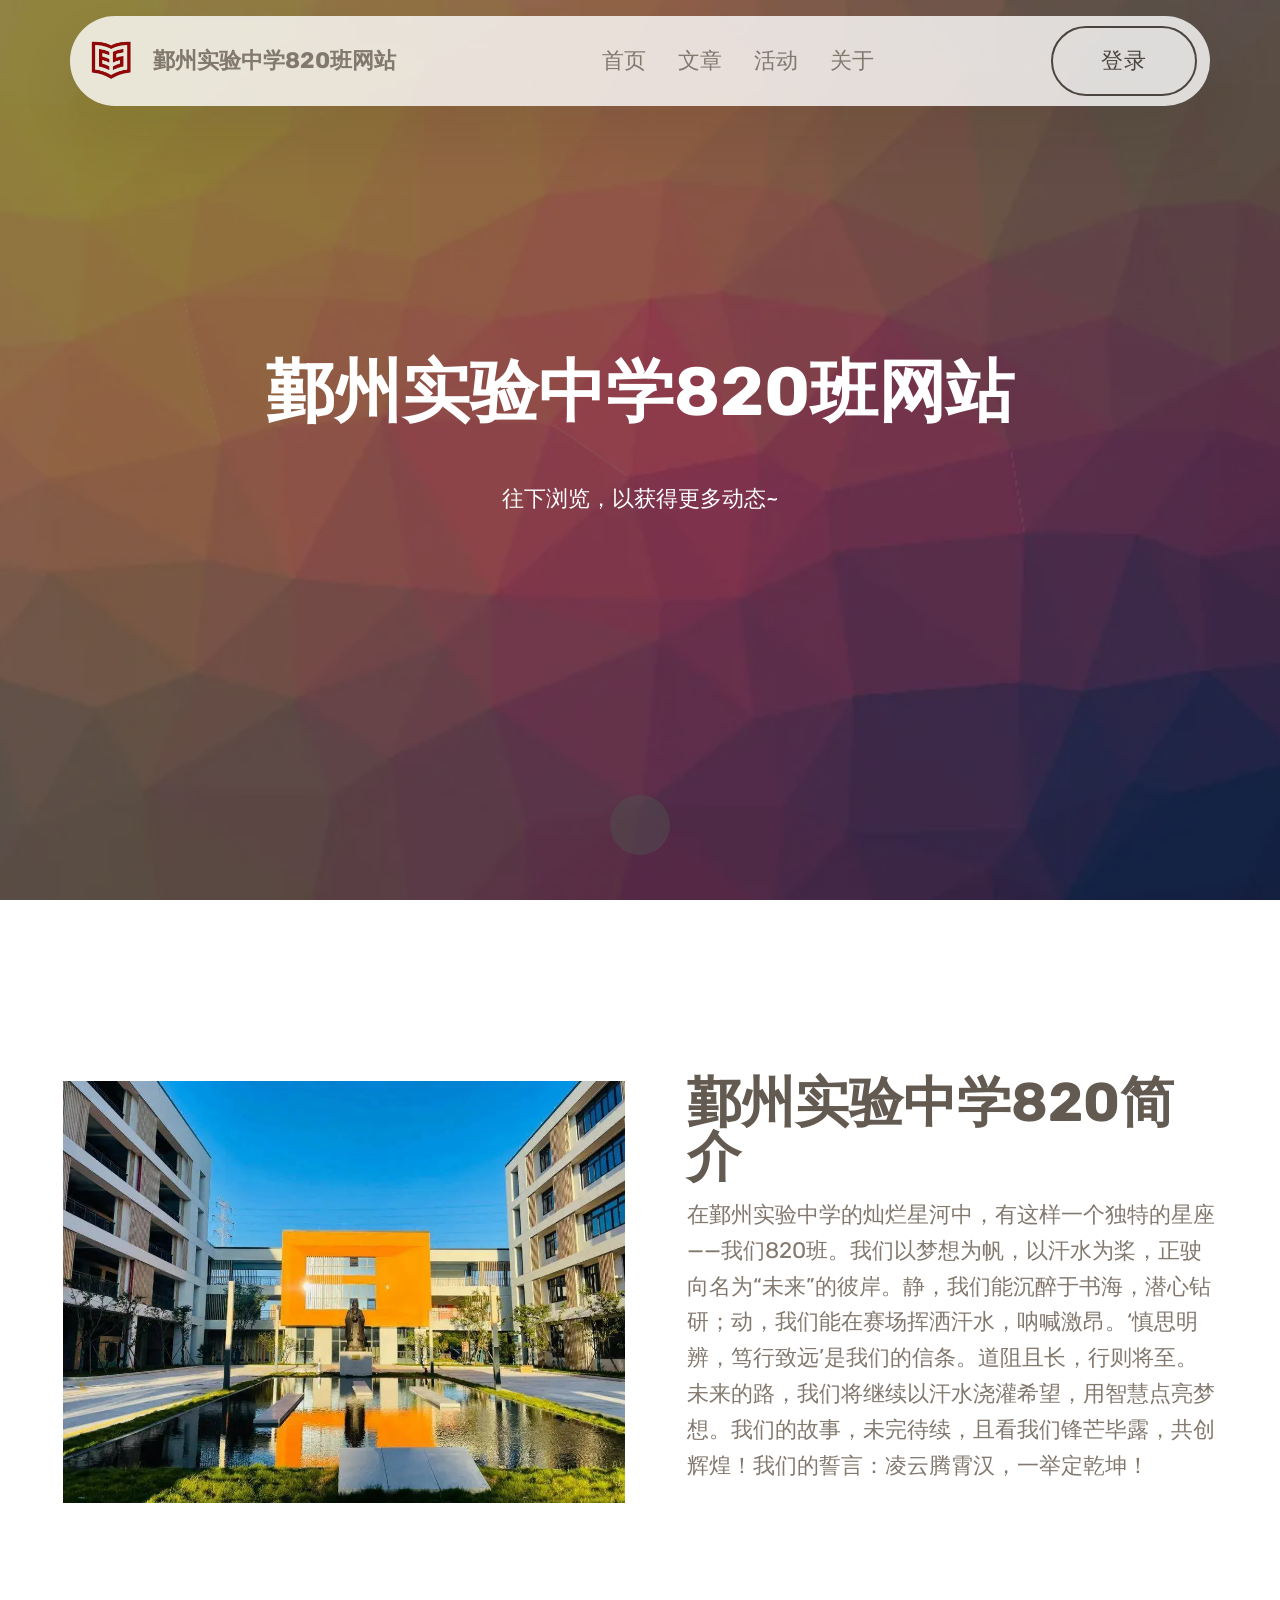
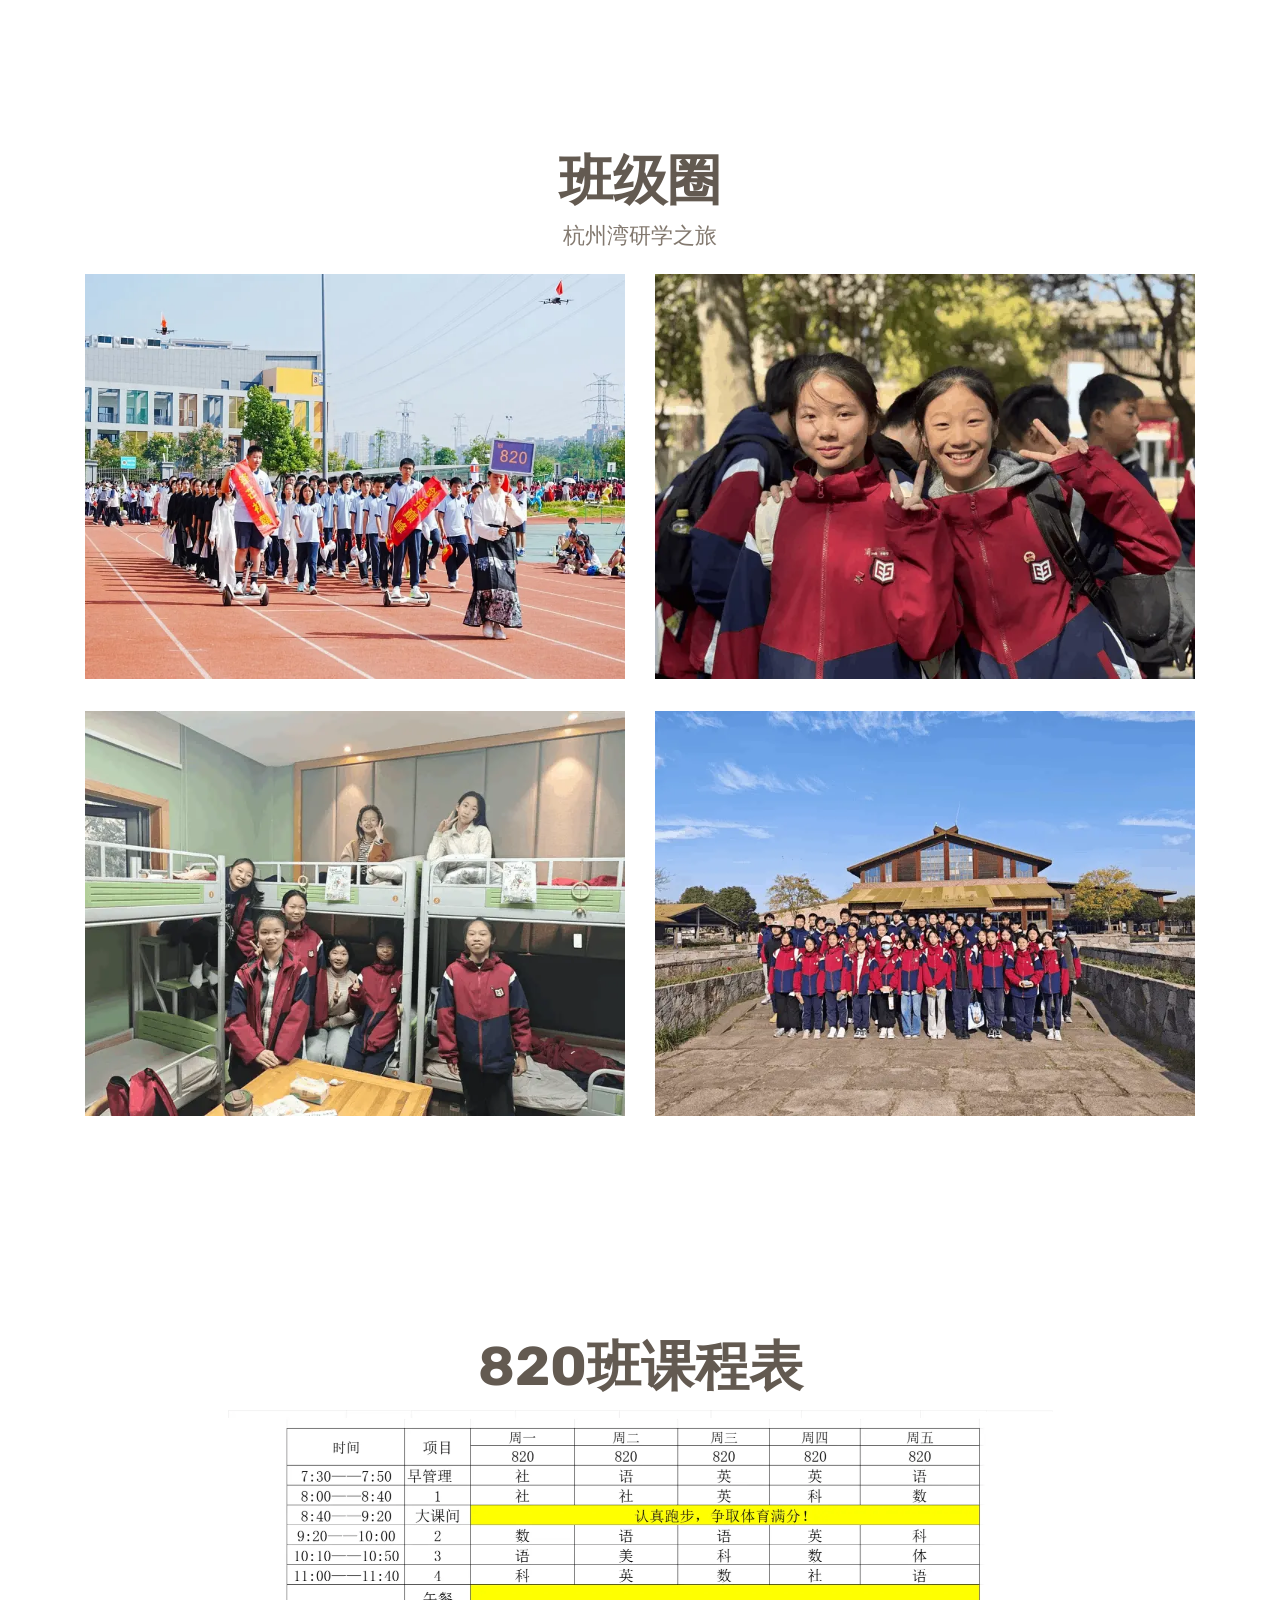
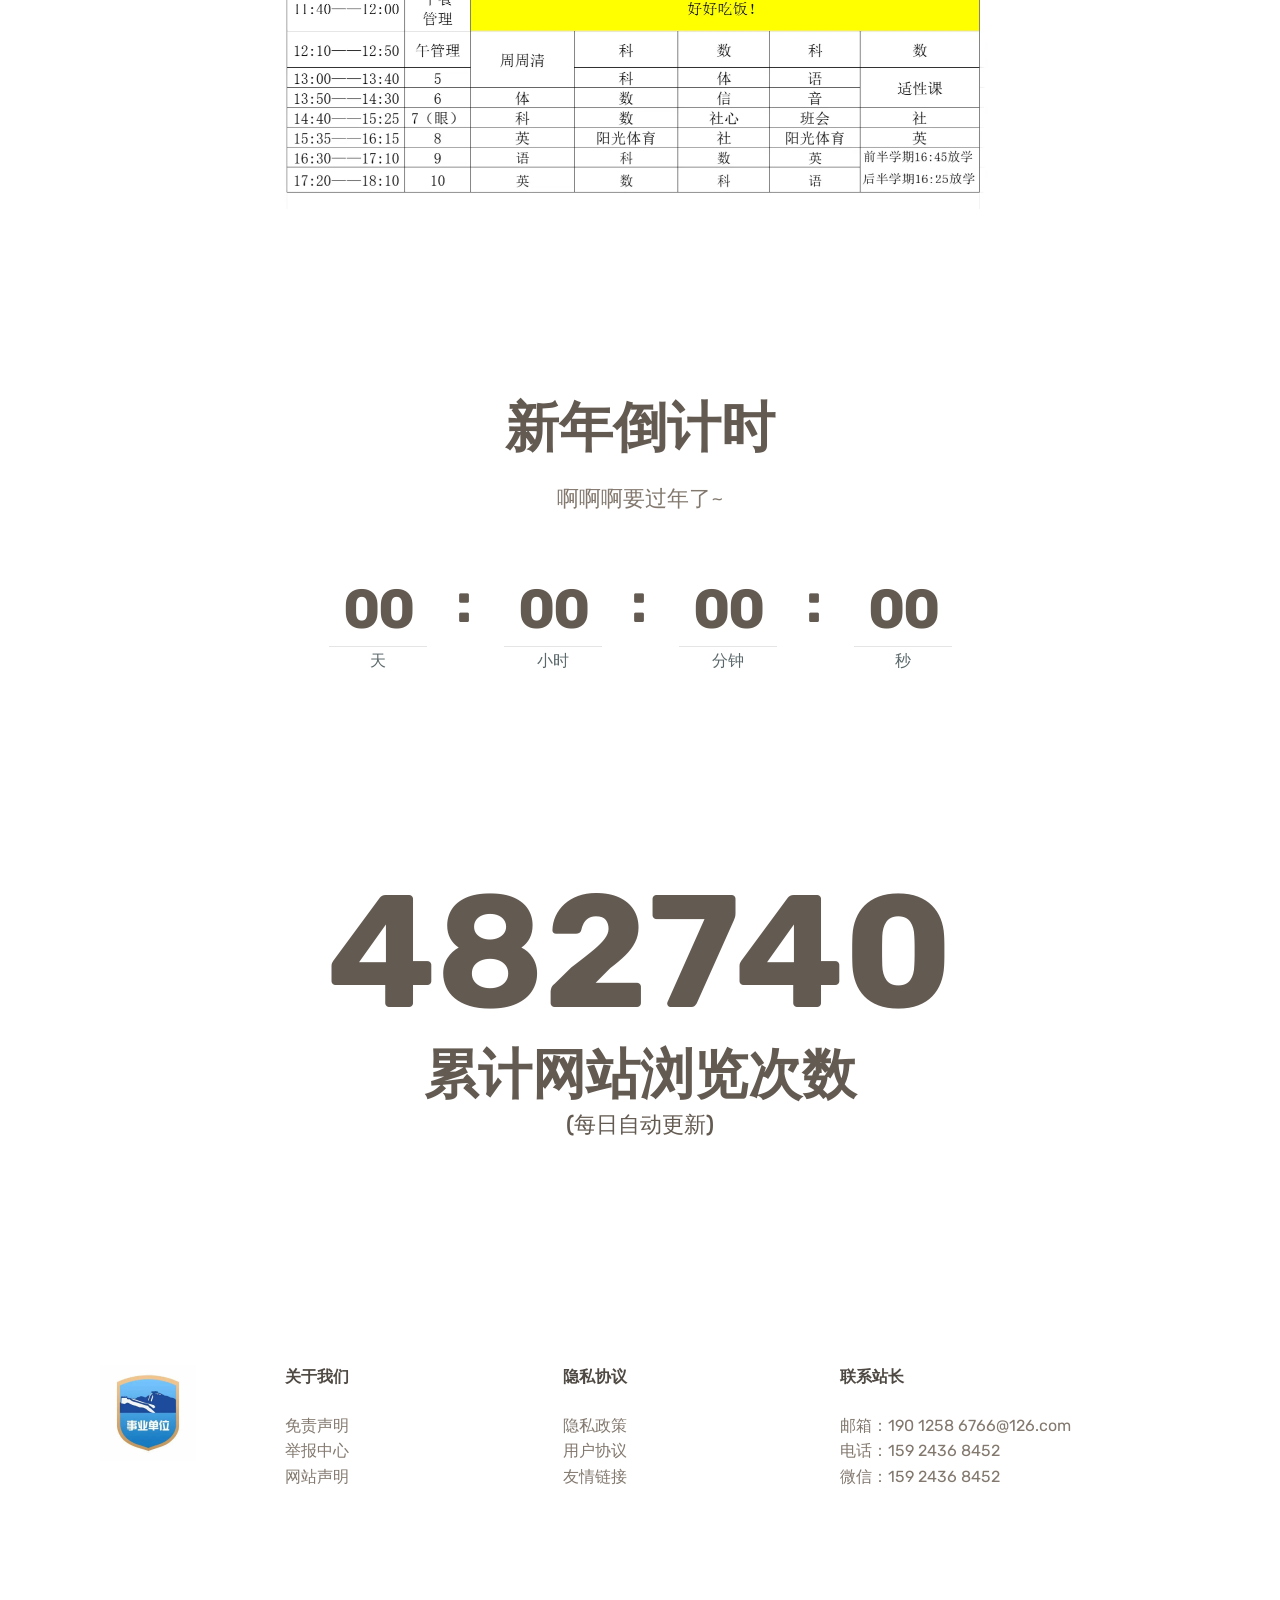
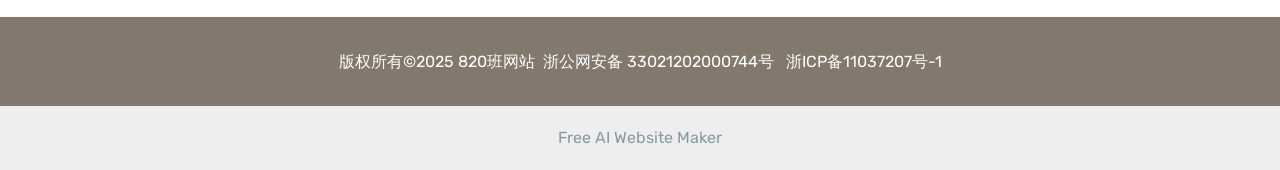
==== index.html @ 83cefc86 "Add files via upload" ====
<!DOCTYPE html>
<html  >
<head>
  <!-- Site made with Mobirise Website Builder v5.9.24, https://mobirise.com -->
  <meta charset="UTF-8">
  <meta http-equiv="X-UA-Compatible" content="IE=edge">
  <meta name="generator" content="Mobirise v5.9.24, mobirise.com">
  <meta name="twitter:card" content="summary_large_image"/>
  <meta name="twitter:image:src" content="assets/images/index-meta.png">
  <meta property="og:image" content="assets/images/index-meta.png">
  <meta name="twitter:title" content="鄞州实验中学820班网站">
  <meta name="viewport" content="width=device-width, initial-scale=1, minimum-scale=1">
  <link rel="shortcut icon" href="assets/images/80.png-96x91.png" type="image/x-icon">
  <meta name="description" content="在鄞州实验中学的灿烂星河中，有这样一个独特的星座——我们820班。我们以梦想为帆，以汗水为桨，正驶向名为“未来”的彼岸。静，我们能沉醉于书海，潜心钻研；动，我们能在赛场挥洒汗水，呐喊激昂。‘慎思明辨，笃行致远’是我们的信条。道阻且长，行则将至。未来的路，我们将继续以汗水浇灌希望，用智慧点亮梦想。我们的故事，未完待续，且看我们锋芒毕露，共创辉煌！我们的誓言：凌云腾霄汉，一举定乾坤！">
  
  
  <title>鄞州实验中学820班网站</title>
  <link rel="stylesheet" href="assets/web/assets/mobirise-icons2/mobirise2.css">
  <link rel="stylesheet" href="assets/web/assets/mobirise-icons/mobirise-icons.css">
  <link rel="stylesheet" href="assets/bootstrap/css/bootstrap.min.css">
  <link rel="stylesheet" href="assets/bootstrap/css/bootstrap-grid.min.css">
  <link rel="stylesheet" href="assets/bootstrap/css/bootstrap-reboot.min.css">
  <link rel="stylesheet" href="assets/web/assets/gdpr-plugin/gdpr-styles.css">
  <link rel="stylesheet" href="assets/tether/tether.min.css">
  <link rel="stylesheet" href="assets/dropdown/css/style.css">
  <link rel="stylesheet" href="assets/socicon/css/styles.css">
  <link rel="stylesheet" href="assets/theme/css/style.css">
  <link rel="preload" href="https://fonts.googleapis.com/css?family=Rubik:300,300i,400,400i,500,500i,700,700i,900,900i&display=swap" as="style" onload="this.onload=null;this.rel='stylesheet'">
  <noscript><link rel="stylesheet" href="https://fonts.googleapis.com/css?family=Rubik:300,300i,400,400i,500,500i,700,700i,900,900i&display=swap"></noscript>
  <link rel="preload" as="style" href="assets/mobirise/css/mbr-additional.css?v=nUseyw"><link rel="stylesheet" href="assets/mobirise/css/mbr-additional.css?v=nUseyw" type="text/css">

  
  
  
</head>
<body>
  
  <section class="menu menu5 cid-uEL78Du2ur" once="menu" id="menu05-l">
	

	<nav class="navbar navbar-dropdown navbar-fixed-top navbar-expand-lg">
		<div class="container">
			<div class="navbar-brand">
				<span class="navbar-logo">
					<a href="http://www.moe.gov.cn" target="_blank">
						<img src="assets/images/80.png-96x91.png" alt="鄞州实验中学校徽" style="height: 3rem;">
					</a>
				</span>
				<span class="navbar-caption-wrap"><a class="navbar-caption text-info text-primary display-5" href="index.html#footer3-z">鄞州实验中学820班网站</a></span>
			</div>
			<button class="navbar-toggler" type="button" data-toggle="collapse" data-bs-toggle="collapse" data-target="#navbarSupportedContent" data-bs-target="#navbarSupportedContent" aria-controls="navbarNavAltMarkup" aria-expanded="false" aria-label="Toggle navigation">
				<div class="hamburger">
					<span></span>
					<span></span>
					<span></span>
					<span></span>
				</div>
			</button>
			<div class="collapse navbar-collapse" id="navbarSupportedContent">
				<ul class="navbar-nav nav-dropdown" data-app-modern-menu="true"><li class="nav-item">
						<a class="nav-link link text-info display-5" href="index.html#header4-h">首页</a>
					</li>
					<li class="nav-item">
						<a class="nav-link link text-info display-5" href="index.html#features17-21" aria-expanded="false">文章</a>
					</li>
					<li class="nav-item"><a class="nav-link link text-info display-5" href="index.html#gallery1-w">活动</a></li><li class="nav-item">
						<a class="nav-link link text-info display-5" href="index.html#footer3-z">关于</a>
					</li></ul>
				<div class="navbar-buttons mbr-section-btn"><a class="btn btn-info-outline display-5" href="https://rz.moe.gov.cn/tacs-uc//login/index?authCode=323430653A3339303A323436633A373030303A313832343A343938653A353831363A613166623137363437383334323633343231393439303535323131&backUrl=http://www.moe.gov.cn/hd/login/cas?refer=&state=http://www.moe.gov.cn/&refer=" target="_blank">登录</a></div>
			</div>
		</div>
	</nav>
</section>

<section class="cid-uFzHqeNHWe mbr-fullscreen mbr-parallax-background" id="header2-s">

    

    <div class="mbr-overlay" style="opacity: 0.5; background-color: rgb(35, 35, 35);"></div>

    <div class="container align-center">
        <div class="row justify-content-md-center">
            <div class="mbr-white col-md-10">
                <h1 class="mbr-section-title mbr-bold pb-3 mbr-fonts-style display-1">鄞州实验中学820班网站</h1>
                <h3 class="mbr-section-subtitle align-center mbr-light pb-3 mbr-fonts-style display-2"></h3>
                <p class="mbr-text pb-3 mbr-fonts-style display-5">往下浏览，以获得更多动态~</p>
                
            </div>
        </div>
    </div>
    <div class="mbr-arrow hidden-sm-down" aria-hidden="true">
        <a href="#next">
            <i class="mbri-down mbr-iconfont"></i>
        </a>
    </div>
</section>

<section class="features17 cid-uHtK2E7dHL" id="features17-21">
    

    
    
    <div class="container-fluid">
        <div class="content-wrapper">
            <div class="row align-items-center">
                <div class="col-12 col-lg-6">
                    <div class="image-wrapper">
                        <a href="https://baike.baidu.com/item/%E5%AE%81%E6%B3%A2%E5%B8%82%E9%84%9E%E5%B7%9E%E5%AE%9E%E9%AA%8C%E4%B8%AD%E5%AD%A6/62876838" target="_blank"><img src="assets/images/mat.jpeg-1080x810.jpg-1080x810.webp" alt="鄞州实验中学校园风光"></a>
                    </div>
                </div>
                <div class="col-12 col-lg">
                    <div class="text-wrapper">
                        <h6 class="card-title mbr-fonts-style display-2"><strong>鄞州实验中学820简介</strong></h6>
                        <p class="mbr-text mbr-fonts-style mb-4 display-5">在鄞州实验中学的灿烂星河中，有这样一个独特的星座——我们820班。我们以梦想为帆，以汗水为桨，正驶向名为“未来”的彼岸。静，我们能沉醉于书海，潜心钻研；动，我们能在赛场挥洒汗水，呐喊激昂。‘慎思明辨，笃行致远’是我们的信条。道阻且长，行则将至。未来的路，我们将继续以汗水浇灌希望，用智慧点亮梦想。我们的故事，未完待续，且看我们锋芒毕露，共创辉煌！我们的誓言：凌云腾霄汉，一举定乾坤！</p>
                        
                    </div>
                </div>
            </div>
        </div>
    </div>
</section>

<section class="gallery1 cid-uG7s3fQnhG" id="gallery1-w">
    
    
    <div class="container">
        <div class="mbr-section-head">
            <h4 class="mbr-section-title mbr-fonts-style align-center mb-0 display-2"><strong>班级圈</strong></h4>
            <h5 class="mbr-section-subtitle mbr-fonts-style align-center mb-0 mt-2 display-5">杭州湾研学之旅</h5>
        </div>
        <div class="row mt-4">
            <div class="item features-image col-12 col-md-6 col-lg-6 active">
                <div class="item-wrapper">
                    <div class="item-img">
                        <a href="index.html#gallery1-w" target="_blank"><img src="assets/images/4eb4a743f92c4a2ea159fa029d236be2.jpeg-1080x724.webp" alt="鄞州实验中学820班班级图片"></a>
                    </div>
                    
                    
                </div>
            </div>
            <div class="item features-image col-12 col-md-6 col-lg-6">
                <div class="item-wrapper">
                    <div class="item-img">
                        <a href="index.html#gallery1-w" target="_blank"><img src="assets/images/d9f1c5ff1b484d0abba1d566f5839fc3-720x540.webp" alt="鄞州实验中学820班班级图片"></a>
                    </div>
                    
                    
                </div>
            </div>
            
            <div class="item features-image col-12 col-md-6 col-lg-6">
                <div class="item-wrapper">
                    <div class="item-img">
                        <a href="index.html#gallery1-w" target="_blank"><img src="assets/images/933137412b6b45e683bbdfe7ee911adc-720x540.webp" alt="鄞州实验中学820班班级图片" title="" data-slide-to="2" data-bs-slide-to="2"></a>
                    </div>
                    
                    
                </div>
            </div><div class="item features-image col-12 col-md-6 col-lg-6">
                <div class="item-wrapper">
                    <div class="item-img">
                        <a href="index.html#gallery1-w" target="_blank"><img src="assets/images/7d7bd830d9214b00995ee8ab5612f538-720x540.webp" alt="鄞州实验中学820班班级图片" data-slide-to="3" data-bs-slide-to="3"></a>
                    </div>
                    
                    
                </div>
            </div>
        </div>
    </div>
</section>

<section class="image3 cid-uGi2BMgxmJ" id="image03-1o">
  

  
  

  <div class="container">
    <div class="row justify-content-center">
      <div class="col-12 col-lg-9">
        <h4 class="mbr-description mbr-fonts-style mb-3 align-center display-2"><strong>820班课程表</strong></h4>
        
        <div class="image-wrapper">
          <a href="index.html#image03-1o"><img class="w-100" src="assets/images/84addc0d-0d6c-4bb4-9e5e-a1d1c8d9f837.png-2-1650x797.webp" alt="鄞州实验中学820班课程表"></a>
        </div>
      </div>
    </div>
  </div>
</section>

<section class="countdown1 cid-uGnxId0BdF" id="countdown1-1u">
    
    
    
    <div class="container ">
        <h2 class="mbr-section-title pb-3 align-center mbr-fonts-style display-2"><strong>新年倒计时</strong></h2>
        <h3 class="mbr-section-subtitle align-center mbr-fonts-style display-5">啊啊啊要过年了~</h3>
        
    </div>
    <div class="container countdown-cont align-center">
        <div class="daysCountdown col-xs-3 col-sm-3 col-md-3" title="天"></div>
        <div class="hoursCountdown col-xs-3 col-sm-3 col-md-3" title="小时"></div> 
        <div class="minutesCountdown col-xs-3 col-sm-3 col-md-3" title="分钟"></div> 
        <div class="secondsCountdown col-xs-3 col-sm-3 col-md-3" title="秒"></div>
        <div class="countdown pt-5 mt-2" data-due-date="2026/01/01"> 
        </div>
    </div>
</section>

<section class="features22 cid-uJti7hLI5e" id="features22-25">

    

    
    
    <div class="container">
        <div class="row justify-content-center">
            <div class="col-12 col-md-8">
                <div class="item mbr-flex">
                    <div class="icon-box w-100">
                        <span class="step-number mbr-fonts-style display-1">482740</span>
                    </div>
                    <div class="text-box">
                        <h4 class="icon-title card-title mbr-black mbr-fonts-style display-2"><strong style="">累计网站浏览次数</strong></h4>
                        <h5 class="icon-text mbr-black mbr-fonts-style display-5">(每日自动更新)</h5>
                        
                    </div>
                </div>
                
                
                
                
                
                
                
            </div>
        </div>
    </div>
</section>

<section class="footer3 cid-uG8d6Pg2Tj" id="footer3-z">

    

    

    <div class="container">
        <div class="media-container-row content">
            <div class="col-md-2 col-sm-4">
                <div class="mb-3 img-logo">
                    <a href="http://bszs.conac.cn/sitename?method=show&id=05FDD4B7206C29B0E053012819AC4C18" target="_blank">
                         <img src="assets/images/oip-c.jpg-384x384.webp" alt="事业单位">
                    </a>
                </div>
                <p class="mbr-fonts-style foot-logo display-7"></p>
            </div>
            <div class="col-md-3 col-sm-4">
                <p class="mb-4 mbr-fonts-style foot-title display-7"><strong>关于我们</strong></p>
                <p class="mbr-text mbr-links-column mbr-fonts-style display-7"><a href="yyds.html#step1-1g" class="text-info" target="_blank">免责声明</a><br><a href="https://www.12377.cn" class="text-info text-primary" target="_blank">举报中心</a><br><a href="1.html#counters5-2l" class="text-info">网站声明</a><a href="https://www.12377.cn" class="text-info" target="_blank"><br></a><br></p>
            </div>
            <div class="col-md-3 col-sm-4">
                <p class="mb-4 mbr-fonts-style foot-title display-7"><strong>隐私协议</strong></p>
                <p class="mbr-text mbr-fonts-style mbr-links-column display-7"><a href="yyds.html#step1-1h" class="text-info" target="_blank">隐私政策</a><br><a href="yyds.html#step1-1a" class="text-info" target="_blank">用户协议</a><br><a href="http://www.moe.gov.cn/index.html" class="text-info" target="_blank">友情链接</a><a href="yyds.html#step1-1a" class="text-info" target="_blank"><br></a><br><br></p>
            </div>
            <div class="col-md-4 col-sm-12">
                <p class="mb-4 mbr-fonts-style foot-title display-7"><strong>联系站长</strong></p>
                <p class="mbr-text form-text mbr-fonts-style display-7">邮箱：190 1258 6766<a href="mailto:lantingguyou@126.com" class="text-info">@126.com</a><br>电话：159 2436 8452<br>微信：159 2436 8452<br></p>
                

            </div>
        </div>
        
    </div>
</section>

<section class="footer4 cid-uEL0j9SiN2" once="footers" id="footer04-k">

    

    

    <div class="container">
        <div class="media-container-row align-center mbr-white">
            <div class="col-12">
                <p class="mbr-text mb-0 mbr-fonts-style display-7">&nbsp;&nbsp;<a href="https://register.ccopyright.com.cn/query.html" class="text-white" target="_blank">版权所有©2025 820班网站&nbsp;</a> <a href="https://beian.mps.gov.cn/#/query/webSearch" class="text-white text-primary" target="_blank">浙公网安备 33021202000744号</a>&nbsp; &nbsp;<a href="https://beian.miit.gov.cn/#/Integrated/index" class="text-white" target="_blank">浙ICP备11037207号-1</a>&nbsp;&nbsp;<br></p>
            </div>
        </div>
    </div>
</section><section class="display-7" style="padding: 0;align-items: center;justify-content: center;flex-wrap: wrap;    align-content: center;display: flex;position: relative;height: 4rem;"><a href="https://mobiri.se/3842432" style="flex: 1 1;height: 4rem;position: absolute;width: 100%;z-index: 1;"><img alt="" style="height: 4rem;" src="[data-uri]"></a><p style="margin: 0;text-align: center;" class="display-7">&#8204;</p><a style="z-index:1" href="https://mobirise.com/builder/ai-website-maker.html">Free AI Website Maker</a></section><script src="assets/popper/popper.min.js"></script>  <script src="assets/web/assets/jquery/jquery.min.js"></script>  <script src="assets/bootstrap/js/bootstrap.min.js"></script>  <script src="assets/tether/tether.min.js"></script>  <script src="assets/smoothscroll/smooth-scroll.js"></script>  <script src="assets/dropdown/js/nav-dropdown.js"></script>  <script src="assets/dropdown/js/navbar-dropdown.js"></script>  <script src="assets/touchswipe/jquery.touch-swipe.min.js"></script>  <script src="assets/parallax/jarallax.min.js"></script>  <script src="assets/countdown/jquery.countdown.min.js"></script>  <script src="assets/theme/js/script.js"></script>  <script src="assets/formoid/formoid.min.js"></script>  
  
  
</body>
</html>
---- assets/web/assets/gdpr-plugin/gdpr-styles.css ----
.gdpr-block {
    padding: 10px;
    font-size: 14px;
    display: block;
    width: 100%;
    text-align: center;
}
.gdpr-block.covert {
	display: none;
}
.textGDPR {
    position: relative;
}
.gdpr-block label span.textGDPR input[name='gdpr']{
    width: 15px;
    height: 15px;
    margin: 0;
    position: absolute;
    top: 3px;
    left: -20px;
}
.gdpr-block label {
    color: #a7a7a7;
    vertical-align: middle;
    user-select: none;
    margin-bottom: 0;
}
---- assets/dropdown/css/style.css ----
.navbar-dropdown {
  left: 0;
  padding: 0;
  position: absolute;
  right: 0;
  top: 0;
  transition: all 0.45s ease;
  z-index: 1030;
  background: #282828; }
  .navbar-dropdown .navbar-logo {
    margin-right: 0.8rem;
    transition: margin 0.3s ease-in-out;
    vertical-align: middle; }
    .navbar-dropdown .navbar-logo img {
      height: 3.125rem;
      transition: all 0.3s ease-in-out; }
    .navbar-dropdown .navbar-logo.mbr-iconfont {
      font-size: 3.125rem;
      line-height: 3.125rem; }
  .navbar-dropdown .navbar-caption {
    font-weight: 700;
    white-space: normal;
    vertical-align: -4px;
    line-height: 3.125rem !important; }
    .navbar-dropdown .navbar-caption, .navbar-dropdown .navbar-caption:hover {
      color: inherit;
      text-decoration: none; }
  .navbar-dropdown .mbr-iconfont + .navbar-caption {
    vertical-align: -1px; }
  .navbar-dropdown.navbar-fixed-top {
    position: fixed; }
  .navbar-dropdown .navbar-brand span {
    vertical-align: -4px; }
  .navbar-dropdown.bg-color.transparent {
    background: none; }
  .navbar-dropdown.navbar-short .navbar-brand {
    padding: 0.625rem 0; }
    .navbar-dropdown.navbar-short .navbar-brand span {
      vertical-align: -1px; }
  .navbar-dropdown.navbar-short .navbar-caption {
    line-height: 2.375rem !important;
    vertical-align: -2px; }
  .navbar-dropdown.navbar-short .navbar-logo {
    margin-right: 0.5rem; }
    .navbar-dropdown.navbar-short .navbar-logo img {
      height: 2.375rem; }
    .navbar-dropdown.navbar-short .navbar-logo.mbr-iconfont {
      font-size: 2.375rem;
      line-height: 2.375rem; }
  .navbar-dropdown.navbar-short .mbr-table-cell {
    height: 3.625rem; }
  .navbar-dropdown .navbar-close {
    left: 0.6875rem;
    position: fixed;
    top: 0.75rem;
    z-index: 1000; }
  .navbar-dropdown .hamburger-icon {
    content: "";
    display: inline-block;
    vertical-align: middle;
    width: 16px;
    -webkit-box-shadow: 0 -6px 0 1px #282828,0 0 0 1px #282828,0 6px 0 1px #282828;
    -moz-box-shadow: 0 -6px 0 1px #282828,0 0 0 1px #282828,0 6px 0 1px #282828;
    box-shadow: 0 -6px 0 1px #282828,0 0 0 1px #282828,0 6px 0 1px #282828; }

.dropdown-menu .dropdown-toggle[data-toggle="dropdown-submenu"]::after {
  border-bottom: 0.35em solid transparent;
  border-left: 0.35em solid;
  border-right: 0;
  border-top: 0.35em solid transparent;
  margin-left: 0.3rem; }

.dropdown-menu .dropdown-item:focus {
  outline: 0; }

.nav-dropdown {
  font-size: 0.75rem;
  font-weight: 500;
  height: auto !important; }
  .nav-dropdown .nav-btn {
    padding-left: 1rem; }
  .nav-dropdown .link {
    margin: .667em 1.667em;
    font-weight: 500;
    padding: 0;
    transition: color .2s ease-in-out; }
    .nav-dropdown .link.dropdown-toggle {
      margin-right: 2.583em; }
      .nav-dropdown .link.dropdown-toggle::after {
        margin-left: .25rem;
        border-top: 0.35em solid;
        border-right: 0.35em solid transparent;
        border-left: 0.35em solid transparent;
        border-bottom: 0; }
      .nav-dropdown .link.dropdown-toggle[aria-expanded="true"] {
        margin: 0;
        padding: 0.667em 3.263em  0.667em 1.667em; }
  .nav-dropdown .link::after,
  .nav-dropdown .dropdown-item::after {
    color: inherit; }
  .nav-dropdown .btn {
    font-size: 0.75rem;
    font-weight: 700;
    letter-spacing: 0;
    margin-bottom: 0;
    padding-left: 1.25rem;
    padding-right: 1.25rem; }
  .nav-dropdown .dropdown-menu {
    border-radius: 0;
    border: 0;
    left: 0;
    margin: 0;
    padding-bottom: 1.25rem;
    padding-top: 1.25rem;
    position: relative; }
  .nav-dropdown .dropdown-submenu {
    margin-left: 0.125rem;
    top: 0; }
  .nav-dropdown .dropdown-item {
    font-weight: 500;
    line-height: 2;
    padding: 0.3846em 4.615em 0.3846em 1.5385em;
    position: relative;
    transition: color .2s ease-in-out, background-color .2s ease-in-out; }
    .nav-dropdown .dropdown-item::after {
      margin-top: -0.3077em;
      position: absolute;
      right: 1.1538em;
      top: 50%; }
    .nav-dropdown .dropdown-item:focus, .nav-dropdown .dropdown-item:hover {
      background: none; }

@media (max-width: 767px) {
  .nav-dropdown.navbar-toggleable-sm {
    bottom: 0;
    display: none;
    left: 0;
    overflow-x: hidden;
    position: fixed;
    top: 0;
    transform: translateX(-100%);
    -ms-transform: translateX(-100%);
    -webkit-transform: translateX(-100%);
    width: 18.75rem;
    z-index: 999; } }
.nav-dropdown.navbar-toggleable-xl {
  bottom: 0;
  display: none;
  left: 0;
  overflow-x: hidden;
  position: fixed;
  top: 0;
  transform: translateX(-100%);
  -ms-transform: translateX(-100%);
  -webkit-transform: translateX(-100%);
  width: 18.75rem;
  z-index: 999; }

.nav-dropdown-sm {
  display: block !important;
  overflow-x: hidden;
  overflow: auto;
  padding-top: 3.875rem; }
  .nav-dropdown-sm::after {
    content: "";
    display: block;
    height: 3rem;
    width: 100%; }
  .nav-dropdown-sm.collapse.in ~ .navbar-close {
    display: block !important; }
  .nav-dropdown-sm.collapsing, .nav-dropdown-sm.collapse.in {
    transform: translateX(0);
    -ms-transform: translateX(0);
    -webkit-transform: translateX(0);
    transition: all 0.25s ease-out;
    -webkit-transition: all 0.25s ease-out;
    background: #282828; }
  .nav-dropdown-sm.collapsing[aria-expanded="false"] {
    transform: translateX(-100%);
    -ms-transform: translateX(-100%);
    -webkit-transform: translateX(-100%); }
  .nav-dropdown-sm .nav-item {
    display: block;
    margin-left: 0 !important;
    padding-left: 0; }
  .nav-dropdown-sm .link,
  .nav-dropdown-sm .dropdown-item {
    border-top: 1px dotted rgba(255, 255, 255, 0.1);
    font-size: 0.8125rem;
    line-height: 1.6;
    margin: 0 !important;
    padding: 0.875rem 2.4rem 0.875rem 1.5625rem !important;
    position: relative;
    white-space: normal; }
    .nav-dropdown-sm .link:focus, .nav-dropdown-sm .link:hover,
    .nav-dropdown-sm .dropdown-item:focus,
    .nav-dropdown-sm .dropdown-item:hover {
      background: rgba(0, 0, 0, 0.2) !important;
      color: #c0a375; }
  .nav-dropdown-sm .nav-btn {
    position: relative;
    padding: 1.5625rem 1.5625rem 0 1.5625rem; }
    .nav-dropdown-sm .nav-btn::before {
      border-top: 1px dotted rgba(255, 255, 255, 0.1);
      content: "";
      left: 0;
      position: absolute;
      top: 0;
      width: 100%; }
    .nav-dropdown-sm .nav-btn + .nav-btn {
      padding-top: 0.625rem; }
      .nav-dropdown-sm .nav-btn + .nav-btn::before {
        display: none; }
  .nav-dropdown-sm .btn {
    padding: 0.625rem 0; }
  .nav-dropdown-sm .dropdown-toggle[data-toggle="dropdown-submenu"]::after {
    margin-left: .25rem;
    border-top: 0.35em solid;
    border-right: 0.35em solid transparent;
    border-left: 0.35em solid transparent;
    border-bottom: 0; }
  .nav-dropdown-sm .dropdown-toggle[data-toggle="dropdown-submenu"][aria-expanded="true"]::after {
    border-top: 0;
    border-right: 0.35em solid transparent;
    border-left: 0.35em solid transparent;
    border-bottom: 0.35em solid; }
  .nav-dropdown-sm .dropdown-menu {
    margin: 0;
    padding: 0;
    position: relative;
    top: 0;
    left: 0;
    width: 100%;
    border: 0;
    float: none;
    border-radius: 0;
    background: none; }
  .nav-dropdown-sm .dropdown-submenu {
    left: 100%;
    margin-left: 0.125rem;
    margin-top: -1.25rem;
    top: 0; }

.navbar-toggleable-sm .nav-dropdown .dropdown-menu {
  position: absolute; }

.navbar-toggleable-sm .nav-dropdown .dropdown-submenu {
  left: 100%;
  margin-left: 0.125rem;
  margin-top: -1.25rem;
  top: 0; }

.navbar-toggleable-sm.opened .nav-dropdown .dropdown-menu {
  position: relative; }

.navbar-toggleable-sm.opened .nav-dropdown .dropdown-submenu {
  left: 0;
  margin-left: 00rem;
  margin-top: 0rem;
  top: 0; }

.is-builder .nav-dropdown.collapsing {
  transition: none !important; }

/*# sourceMappingURL=style.css.map */
---- assets/socicon/css/styles.css ----
@charset "UTF-8";

@font-face {
  font-family: 'Socicon';
  src:  url('../fonts/socicon.eot');
  src:  url('../fonts/socicon.eot?#iefix') format('embedded-opentype'),
    url('../fonts/socicon.woff2') format('woff2'),
    url('../fonts/socicon.ttf') format('truetype'),
    url('../fonts/socicon.woff') format('woff'),
    url('../fonts/socicon.svg#socicon') format('svg');
  font-weight: normal;
  font-style: normal;
}

[data-icon]:before {
  font-family: "socicon" !important;
  content: attr(data-icon);
  font-style: normal !important;
  font-weight: normal !important;
  font-variant: normal !important;
  text-transform: none !important;
  speak: none;
  line-height: 1;
  -webkit-font-smoothing: antialiased;
  -moz-osx-font-smoothing: grayscale;
}

[class^="socicon-"], [class*=" socicon-"] {
  /* use !important to prevent issues with browser extensions that change fonts */
  font-family: 'Socicon' !important;
  speak: none;
  font-style: normal;
  font-weight: normal;
  font-variant: normal;
  text-transform: none;
  line-height: 1;

  /* Better Font Rendering =========== */
  -webkit-font-smoothing: antialiased;
  -moz-osx-font-smoothing: grayscale;
}

.socicon-eitaa:before {
  content: "\e97c";
}
.socicon-soroush:before {
  content: "\e97d";
}
.socicon-bale:before {
  content: "\e97e";
}
.socicon-zazzle:before {
  content: "\e97b";
}
.socicon-society6:before {
  content: "\e97a";
}
.socicon-redbubble:before {
  content: "\e979";
}
.socicon-avvo:before {
  content: "\e978";
}
.socicon-stitcher:before {
  content: "\e977";
}
.socicon-googlehangouts:before {
  content: "\e974";
}
.socicon-dlive:before {
  content: "\e975";
}
.socicon-vsco:before {
  content: "\e976";
}
.socicon-flipboard:before {
  content: "\e973";
}
.socicon-ubuntu:before {
  content: "\e958";
}
.socicon-artstation:before {
  content: "\e959";
}
.socicon-invision:before {
  content: "\e95a";
}
.socicon-torial:before {
  content: "\e95b";
}
.socicon-collectorz:before {
  content: "\e95c";
}
.socicon-seenthis:before {
  content: "\e95d";
}
.socicon-googleplaymusic:before {
  content: "\e95e";
}
.socicon-debian:before {
  content: "\e95f";
}
.socicon-filmfreeway:before {
  content: "\e960";
}
.socicon-gnome:before {
  content: "\e961";
}
.socicon-itchio:before {
  content: "\e962";
}
.socicon-jamendo:before {
  content: "\e963";
}
.socicon-mix:before {
  content: "\e964";
}
.socicon-sharepoint:before {
  content: "\e965";
}
.socicon-tinder:before {
  content: "\e966";
}
.socicon-windguru:before {
  content: "\e967";
}
.socicon-cdbaby:before {
  content: "\e968";
}
.socicon-elementaryos:before {
  content: "\e969";
}
.socicon-stage32:before {
  content: "\e96a";
}
.socicon-tiktok:before {
  content: "\e96b";
}
.socicon-gitter:before {
  content: "\e96c";
}
.socicon-letterboxd:before {
  content: "\e96d";
}
.socicon-threema:before {
  content: "\e96e";
}
.socicon-splice:before {
  content: "\e96f";
}
.socicon-metapop:before {
  content: "\e970";
}
.socicon-naver:before {
  content: "\e971";
}
.socicon-remote:before {
  content: "\e972";
}
.socicon-internet:before {
  content: "\e957";
}
.socicon-moddb:before {
  content: "\e94b";
}
.socicon-indiedb:before {
  content: "\e94c";
}
.socicon-traxsource:before {
  content: "\e94d";
}
.socicon-gamefor:before {
  content: "\e94e";
}
.socicon-pixiv:before {
  content: "\e94f";
}
.socicon-myanimelist:before {
  content: "\e950";
}
.socicon-blackberry:before {
  content: "\e951";
}
.socicon-wickr:before {
  content: "\e952";
}
.socicon-spip:before {
  content: "\e953";
}
.socicon-napster:before {
  content: "\e954";
}
.socicon-beatport:before {
  content: "\e955";
}
.socicon-hackerone:before {
  content: "\e956";
}
.socicon-hackernews:before {
  content: "\e946";
}
.socicon-smashwords:before {
  content: "\e947";
}
.socicon-kobo:before {
  content: "\e948";
}
.socicon-bookbub:before {
  content: "\e949";
}
.socicon-mailru:before {
  content: "\e94a";
}
.socicon-gitlab:before {
  content: "\e945";
}
.socicon-instructables:before {
  content: "\e944";
}
.socicon-portfolio:before {
  content: "\e943";
}
.socicon-codered:before {
  content: "\e940";
}
.socicon-origin:before {
  content: "\e941";
}
.socicon-nextdoor:before {
  content: "\e942";
}
.socicon-udemy:before {
  content: "\e93f";
}
.socicon-livemaster:before {
  content: "\e93e";
}
.socicon-crunchbase:before {
  content: "\e93b";
}
.socicon-homefy:before {
  content: "\e93c";
}
.socicon-calendly:before {
  content: "\e93d";
}
.socicon-realtor:before {
  content: "\e90f";
}
.socicon-tidal:before {
  content: "\e910";
}
.socicon-qobuz:before {
  content: "\e911";
}
.socicon-natgeo:before {
  content: "\e912";
}
.socicon-mastodon:before {
  content: "\e913";
}
.socicon-unsplash:before {
  content: "\e914";
}
.socicon-homeadvisor:before {
  content: "\e915";
}
.socicon-angieslist:before {
  content: "\e916";
}
.socicon-codepen:before {
  content: "\e917";
}
.socicon-slack:before {
  content: "\e918";
}
.socicon-openaigym:before {
  content: "\e919";
}
.socicon-logmein:before {
  content: "\e91a";
}
.socicon-fiverr:before {
  content: "\e91b";
}
.socicon-gotomeeting:before {
  content: "\e91c";
}
.socicon-aliexpress:before {
  content: "\e91d";
}
.socicon-guru:before {
  content: "\e91e";
}
.socicon-appstore:before {
  content: "\e91f";
}
.socicon-homes:before {
  content: "\e920";
}
.socicon-zoom:before {
  content: "\e921";
}
.socicon-alibaba:before {
  content: "\e922";
}
.socicon-craigslist:before {
  content: "\e923";
}
.socicon-wix:before {
  content: "\e924";
}
.socicon-redfin:before {
  content: "\e925";
}
.socicon-googlecalendar:before {
  content: "\e926";
}
.socicon-shopify:before {
  content: "\e927";
}
.socicon-freelancer:before {
  content: "\e928";
}
.socicon-seedrs:before {
  content: "\e929";
}
.socicon-bing:before {
  content: "\e92a";
}
.socicon-doodle:before {
  content: "\e92b";
}
.socicon-bonanza:before {
  content: "\e92c";
}
.socicon-squarespace:before {
  content: "\e92d";
}
.socicon-toptal:before {
  content: "\e92e";
}
.socicon-gust:before {
  content: "\e92f";
}
.socicon-ask:before {
  content: "\e930";
}
.socicon-trulia:before {
  content: "\e931";
}
.socicon-loomly:before {
  content: "\e932";
}
.socicon-ghost:before {
  content: "\e933";
}
.socicon-upwork:before {
  content: "\e934";
}
.socicon-fundable:before {
  content: "\e935";
}
.socicon-booking:before {
  content: "\e936";
}
.socicon-googlemaps:before {
  content: "\e937";
}
.socicon-zillow:before {
  content: "\e938";
}
.socicon-niconico:before {
  content: "\e939";
}
.socicon-toneden:before {
  content: "\e93a";
}
.socicon-augment:before {
  content: "\e908";
}
.socicon-bitbucket:before {
  content: "\e909";
}
.socicon-fyuse:before {
  content: "\e90a";
}
.socicon-yt-gaming:before {
  content: "\e90b";
}
.socicon-sketchfab:before {
  content: "\e90c";
}
.socicon-mobcrush:before {
  content: "\e90d";
}
.socicon-microsoft:before {
  content: "\e90e";
}
.socicon-pandora:before {
  content: "\e907";
}
.socicon-messenger:before {
  content: "\e906";
}
.socicon-gamewisp:before {
  content: "\e905";
}
.socicon-bloglovin:before {
  content: "\e904";
}
.socicon-tunein:before {
  content: "\e903";
}
.socicon-gamejolt:before {
  content: "\e901";
}
.socicon-trello:before {
  content: "\e902";
}
.socicon-spreadshirt:before {
  content: "\e900";
}
.socicon-500px:before {
  content: "\e000";
}
.socicon-8tracks:before {
  content: "\e001";
}
.socicon-airbnb:before {
  content: "\e002";
}
.socicon-alliance:before {
  content: "\e003";
}
.socicon-amazon:before {
  content: "\e004";
}
.socicon-amplement:before {
  content: "\e005";
}
.socicon-android:before {
  content: "\e006";
}
.socicon-angellist:before {
  content: "\e007";
}
.socicon-apple:before {
  content: "\e008";
}
.socicon-appnet:before {
  content: "\e009";
}
.socicon-baidu:before {
  content: "\e00a";
}
.socicon-bandcamp:before {
  content: "\e00b";
}
.socicon-battlenet:before {
  content: "\e00c";
}
.socicon-mixer:before {
  content: "\e00d";
}
.socicon-bebee:before {
  content: "\e00e";
}
.socicon-bebo:before {
  content: "\e00f";
}
.socicon-behance:before {
  content: "\e010";
}
.socicon-blizzard:before {
  content: "\e011";
}
.socicon-blogger:before {
  content: "\e012";
}
.socicon-buffer:before {
  content: "\e013";
}
.socicon-chrome:before {
  content: "\e014";
}
.socicon-coderwall:before {
  content: "\e015";
}
.socicon-curse:before {
  content: "\e016";
}
.socicon-dailymotion:before {
  content: "\e017";
}
.socicon-deezer:before {
  content: "\e018";
}
.socicon-delicious:before {
  content: "\e019";
}
.socicon-deviantart:before {
  content: "\e01a";
}
.socicon-diablo:before {
  content: "\e01b";
}
.socicon-digg:before {
  content: "\e01c";
}
.socicon-discord:before {
  content: "\e01d";
}
.socicon-disqus:before {
  content: "\e01e";
}
.socicon-douban:before {
  content: "\e01f";
}
.socicon-draugiem:before {
  content: "\e020";
}
.socicon-dribbble:before {
  content: "\e021";
}
.socicon-drupal:before {
  content: "\e022";
}
.socicon-ebay:before {
  content: "\e023";
}
.socicon-ello:before {
  content: "\e024";
}
.socicon-endomodo:before {
  content: "\e025";
}
.socicon-envato:before {
  content: "\e026";
}
.socicon-etsy:before {
  content: "\e027";
}
.socicon-facebook:before {
  content: "\e028";
}
.socicon-feedburner:before {
  content: "\e029";
}
.socicon-filmweb:before {
  content: "\e02a";
}
.socicon-firefox:before {
  content: "\e02b";
}
.socicon-flattr:before {
  content: "\e02c";
}
.socicon-flickr:before {
  content: "\e02d";
}
.socicon-formulr:before {
  content: "\e02e";
}
.socicon-forrst:before {
  content: "\e02f";
}
.socicon-foursquare:before {
  content: "\e030";
}
.socicon-friendfeed:before {
  content: "\e031";
}
.socicon-github:before {
  content: "\e032";
}
.socicon-goodreads:before {
  content: "\e033";
}
.socicon-google:before {
  content: "\e034";
}
.socicon-googlescholar:before {
  content: "\e035";
}
.socicon-googlegroups:before {
  content: "\e036";
}
.socicon-googlephotos:before {
  content: "\e037";
}
.socicon-googleplus:before {
  content: "\e038";
}
.socicon-grooveshark:before {
  content: "\e039";
}
.socicon-hackerrank:before {
  content: "\e03a";
}
.socicon-hearthstone:before {
  content: "\e03b";
}
.socicon-hellocoton:before {
  content: "\e03c";
}
.socicon-heroes:before {
  content: "\e03d";
}
.socicon-smashcast:before {
  content: "\e03e";
}
.socicon-horde:before {
  content: "\e03f";
}
.socicon-houzz:before {
  content: "\e040";
}
.socicon-icq:before {
  content: "\e041";
}
.socicon-identica:before {
  content: "\e042";
}
.socicon-imdb:before {
  content: "\e043";
}
.socicon-instagram:before {
  content: "\e044";
}
.socicon-issuu:before {
  content: "\e045";
}
.socicon-istock:before {
  content: "\e046";
}
.socicon-itunes:before {
  content: "\e047";
}
.socicon-keybase:before {
  content: "\e048";
}
.socicon-lanyrd:before {
  content: "\e049";
}
.socicon-lastfm:before {
  content: "\e04a";
}
.socicon-line:before {
  content: "\e04b";
}
.socicon-linkedin:before {
  content: "\e04c";
}
.socicon-livejournal:before {
  content: "\e04d";
}
.socicon-lyft:before {
  content: "\e04e";
}
.socicon-macos:before {
  content: "\e04f";
}
.socicon-mail:before {
  content: "\e050";
}
.socicon-medium:before {
  content: "\e051";
}
.socicon-meetup:before {
  content: "\e052";
}
.socicon-mixcloud:before {
  content: "\e053";
}
.socicon-modelmayhem:before {
  content: "\e054";
}
.socicon-mumble:before {
  content: "\e055";
}
.socicon-myspace:before {
  content: "\e056";
}
.socicon-newsvine:before {
  content: "\e057";
}
.socicon-nintendo:before {
  content: "\e058";
}
.socicon-npm:before {
  content: "\e059";
}
.socicon-odnoklassniki:before {
  content: "\e05a";
}
.socicon-openid:before {
  content: "\e05b";
}
.socicon-opera:before {
  content: "\e05c";
}
.socicon-outlook:before {
  content: "\e05d";
}
.socicon-overwatch:before {
  content: "\e05e";
}
.socicon-patreon:before {
  content: "\e05f";
}
.socicon-paypal:before {
  content: "\e060";
}
.socicon-periscope:before {
  content: "\e061";
}
.socicon-persona:before {
  content: "\e062";
}
.socicon-pinterest:before {
  content: "\e063";
}
.socicon-play:before {
  content: "\e064";
}
.socicon-player:before {
  content: "\e065";
}
.socicon-playstation:before {
  content: "\e066";
}
.socicon-pocket:before {
  content: "\e067";
}
.socicon-qq:before {
  content: "\e068";
}
.socicon-quora:before {
  content: "\e069";
}
.socicon-raidcall:before {
  content: "\e06a";
}
.socicon-ravelry:before {
  content: "\e06b";
}
.socicon-reddit:before {
  content: "\e06c";
}
.socicon-renren:before {
  content: "\e06d";
}
.socicon-researchgate:before {
  content: "\e06e";
}
.socicon-residentadvisor:before {
  content: "\e06f";
}
.socicon-reverbnation:before {
  content: "\e070";
}
.socicon-rss:before {
  content: "\e071";
}
.socicon-sharethis:before {
  content: "\e072";
}
.socicon-skype:before {
  content: "\e073";
}
.socicon-slideshare:before {
  content: "\e074";
}
.socicon-smugmug:before {
  content: "\e075";
}
.socicon-snapchat:before {
  content: "\e076";
}
.socicon-songkick:before {
  content: "\e077";
}
.socicon-soundcloud:before {
  content: "\e078";
}
.socicon-spotify:before {
  content: "\e079";
}
.socicon-stackexchange:before {
  content: "\e07a";
}
.socicon-stackoverflow:before {
  content: "\e07b";
}
.socicon-starcraft:before {
  content: "\e07c";
}
.socicon-stayfriends:before {
  content: "\e07d";
}
.socicon-steam:before {
  content: "\e07e";
}
.socicon-storehouse:before {
  content: "\e07f";
}
.socicon-strava:before {
  content: "\e080";
}
.socicon-streamjar:before {
  content: "\e081";
}
.socicon-stumbleupon:before {
  content: "\e082";
}
.socicon-swarm:before {
  content: "\e083";
}
.socicon-teamspeak:before {
  content: "\e084";
}
.socicon-teamviewer:before {
  content: "\e085";
}
.socicon-technorati:before {
  content: "\e086";
}
.socicon-telegram:before {
  content: "\e087";
}
.socicon-tripadvisor:before {
  content: "\e088";
}
.socicon-tripit:before {
  content: "\e089";
}
.socicon-triplej:before {
  content: "\e08a";
}
.socicon-tumblr:before {
  content: "\e08b";
}
.socicon-twitch:before {
  content: "\e08c";
}
.socicon-twitter:before {
  content: "\e08d";
}
.socicon-uber:before {
  content: "\e08e";
}
.socicon-ventrilo:before {
  content: "\e08f";
}
.socicon-viadeo:before {
  content: "\e090";
}
.socicon-viber:before {
  content: "\e091";
}
.socicon-viewbug:before {
  content: "\e092";
}
.socicon-vimeo:before {
  content: "\e093";
}
.socicon-vine:before {
  content: "\e094";
}
.socicon-vkontakte:before {
  content: "\e095";
}
.socicon-warcraft:before {
  content: "\e096";
}
.socicon-wechat:before {
  content: "\e097";
}
.socicon-weibo:before {
  content: "\e098";
}
.socicon-whatsapp:before {
  content: "\e099";
}
.socicon-wikipedia:before {
  content: "\e09a";
}
.socicon-windows:before {
  content: "\e09b";
}
.socicon-wordpress:before {
  content: "\e09c";
}
.socicon-wykop:before {
  content: "\e09d";
}
.socicon-xbox:before {
  content: "\e09e";
}
.socicon-xing:before {
  content: "\e09f";
}
.socicon-yahoo:before {
  content: "\e0a0";
}
.socicon-yammer:before {
  content: "\e0a1";
}
.socicon-yandex:before {
  content: "\e0a2";
}
.socicon-yelp:before {
  content: "\e0a3";
}
.socicon-younow:before {
  content: "\e0a4";
}
.socicon-youtube:before {
  content: "\e0a5";
}
.socicon-zapier:before {
  content: "\e0a6";
}
.socicon-zerply:before {
  content: "\e0a7";
}
.socicon-zomato:before {
  content: "\e0a8";
}
.socicon-zynga:before {
  content: "\e0a9";
}
---- assets/theme/css/style.css ----
/*!
 * Mobirise v4 theme (https://mobirise.com/)
 * Copyright 2017 Mobirise
 */
section {
  background-color: #eeeeee;
}

.form-control:focus {
  box-shadow: none;
}

:focus {
  outline: none;
}

body {
  font-style: normal;
  line-height: 1.5;
}

section,
.container,
.container-fluid {
  position: relative;
  word-wrap: break-word;
}

a.mbr-iconfont:hover {
  text-decoration: none;
}

.article .lead p,
.article .lead ul,
.article .lead ol,
.article .lead pre,
.article .lead blockquote {
  margin-bottom: 0;
}

ul,
ol,
pre,
blockquote {
  margin-bottom: 2.3125rem;
}

pre {
  background: #f4f4f4;
  padding: 10px 24px;
  white-space: pre-wrap;
}

.inactive {
  -webkit-user-select: none;
  -moz-user-select: none;
  -ms-user-select: none;
  user-select: none;
  pointer-events: none;
  -webkit-user-drag: none;
  user-drag: none;
}

.mbr-section__comments .row {
  justify-content: center;
  -webkit-justify-content: center;
}

a {
  font-style: normal;
  font-weight: 400;
  cursor: pointer;
}

a, a:hover {
  text-decoration: none;
}

figure {
  margin-bottom: 0;
}

body {
  color: #232323;
}

h1,
h2,
h3,
h4,
h5,
h6,
.h1,
.h2,
.h3,
.h4,
.h5,
.h6,
.display-1,
.display-2,
.display-3,
.display-4 {
  line-height: 1;
  word-break: break-word;
  word-wrap: break-word;
}

.mbr-section-title {
  font-style: normal;
  line-height: 1.2;
}

.mbr-section-subtitle {
  line-height: 1.3;
}

.mbr-text {
  font-style: normal;
  line-height: 1.6;
}

b,
strong {
  font-weight: bold;
}

blockquote {
  padding: 10px 0 10px 20px;
  position: relative;
  border-left: 2px solid;
  border-color: #ff3366;
}

input:-webkit-autofill, input:-webkit-autofill:hover, input:-webkit-autofill:focus, input:-webkit-autofill:active {
  transition-delay: 9999s;
  transition-property: background-color, color;
}

textarea[type='hidden'] {
  display: none;
}

body {
  position: relative;
}

section {
  background-position: 50% 50%;
  background-repeat: no-repeat;
  background-size: cover;
}

section .mbr-background-video,
section .mbr-background-video-preview {
  position: absolute;
  bottom: 0;
  left: 0;
  right: 0;
  top: 0;
}

.hidden {
  visibility: hidden;
}

.mbr-z-index20 {
  z-index: 20;
}

/*! Base colors */
.mbr-white {
  color: #ffffff;
}

.mbr-black {
  color: #000000;
}

.mbr-bg-white {
  background-color: #ffffff;
}

.mbr-bg-black {
  background-color: #000000;
}

/*! Text-aligns */
.align-left {
  text-align: left;
}

.align-center {
  text-align: center;
}

.align-right {
  text-align: right;
}

@media (max-width: 767px) {
  .align-left,
  .align-center,
  .align-right,
  .mbr-section-btn,
  .mbr-section-title {
    text-align: center;
  }
}

/*! Font-weight  */
.mbr-light {
  font-weight: 300;
}

.mbr-regular {
  font-weight: 400;
}

.mbr-semibold {
  font-weight: 500;
}

.mbr-bold {
  font-weight: 700;
}

/*! Media  */
.media-size-item {
  -moz-flex: 1 1 auto;
  -o-flex: 1 1 auto;
  flex: 1 1 auto;
}

.media-content {
  flex-basis: 100%;
}

.media-container-row {
  display: flex;
  flex-direction: row;
  flex-wrap: wrap;
  justify-content: center;
  align-content: center;
  align-items: start;
}

.media-container-row .media-size-item {
  width: 400px;
}

.media-container-column {
  display: flex;
  flex-direction: column;
  flex-wrap: wrap;
  justify-content: center;
  align-content: center;
  align-items: stretch;
}

.media-container-column > * {
  width: 100%;
}

@media (min-width: 992px) {
  .media-container-row {
    flex-wrap: nowrap;
  }
}

figure {
  overflow: hidden;
}

figure[mbr-media-size] {
  transition: width 0.1s;
}

.mbr-figure img,
.mbr-figure iframe {
  display: block;
  width: 100%;
}

.card {
  background-color: transparent;
  border: none;
}

.card-box {
  width: 100%;
}

.card-img {
  text-align: center;
  flex-shrink: 0;
  -webkit-flex-shrink: 0;
}

.media {
  max-width: 100%;
  margin: 0 auto;
}

.mbr-figure {
  -ms-grid-row-align: center;
  align-self: center;
}

.media-container > div {
  max-width: 100%;
}

.mbr-figure img,
.card-img img {
  width: 100%;
}

@media (max-width: 991px) {
  .media-size-item {
    width: auto !important;
  }
  .media {
    width: auto;
  }
  .mbr-figure {
    width: 100% !important;
  }
}

/*! Buttons */
.btn {
  font-weight: 500;
  border-width: 2px;
  font-style: normal;
  letter-spacing: 1px;
  margin: .4rem .8rem;
  white-space: normal;
  transition: all .3s ease-in-out;
  display: inline-flex;
  align-items: center;
  justify-content: center;
  word-break: break-word;
  -webkit-align-items: center;
  -webkit-justify-content: center;
  display: -webkit-inline-flex;
}

.btn-sm {
  font-weight: 500;
  letter-spacing: 1px;
  transition: all .3s ease-in-out;
}

.btn-md {
  font-weight: 500;
  letter-spacing: 1px;
  margin: .4rem .8rem !important;
  transition: all .3s ease-in-out;
}

.btn-lg {
  font-weight: 500;
  letter-spacing: 1px;
  margin: .4rem .8rem !important;
  transition: all .3s ease-in-out;
}

.mbr-section-btn {
  margin-left: -0.25rem;
  margin-right: -0.25rem;
  font-size: 0;
}

nav .mbr-section-btn {
  margin-left: 0rem;
  margin-right: 0rem;
}

.btn-form {
  border-radius: 0;
}

.btn-form:hover {
  cursor: pointer;
}

/*! Btn icon margin */
.btn .mbr-iconfont,
.btn.btn-sm .mbr-iconfont {
  cursor: pointer;
  margin-right: 0.5rem;
}

.btn.btn-md .mbr-iconfont,
.btn.btn-md .mbr-iconfont {
  margin-right: 0.8rem;
}

.mbr-regular {
  font-weight: 400;
}

.mbr-semibold {
  font-weight: 500;
}

.mbr-bold {
  font-weight: 700;
}

[type='submit'] {
  -webkit-appearance: none;
}

/*! Full-screen */
.mbr-fullscreen .mbr-overlay {
  min-height: 100vh;
}

.mbr-fullscreen {
  display: flex;
  display: -moz-flex;
  display: -ms-flex;
  display: -o-flex;
  align-items: center;
  -webkit-align-items: center;
  min-height: 100vh;
  padding-top: 3rem;
  padding-bottom: 3rem;
}

/*! Map */
.map {
  height: 25rem;
  position: relative;
}

.map iframe {
  width: 100%;
  height: 100%;
}

.mbr-overlay {
  background-color: #000;
  bottom: 0;
  left: 0;
  opacity: .5;
  position: absolute;
  right: 0;
  top: 0;
  z-index: 0;
  pointer-events: none;
}

/* Form */
blockquote {
  font-style: italic;
  padding: 10px 0 10px 20px;
  font-size: 1.09rem;
  position: relative;
  border-width: 3px;
}

.form-control {
  background-color: #f5f5f5;
  box-shadow: none;
  color: #565656;
  line-height: 1.43;
  min-height: 3.5em;
  padding: 1.07em .5em;
}

.form-control, .form-control:focus {
  border: 1px solid #e8e8e8;
}

.form-active .form-control:invalid {
  border-color: red;
}

.form-control-label {
  position: relative;
  cursor: pointer;
  margin-bottom: .357em;
  padding: 0;
}

.alert {
  color: #ffffff;
  border-radius: 0;
  border: 0;
  font-size: .875rem;
  line-height: 1.5;
  margin-bottom: 1.875rem;
  padding: 1.25rem;
  position: relative;
}

.alert.alert-form::after {
  background-color: inherit;
  bottom: -7px;
  content: "";
  display: block;
  height: 14px;
  left: 50%;
  margin-left: -7px;
  position: absolute;
  transform: rotate(45deg);
  width: 14px;
  -webkit-transform: rotate(45deg);
}

.form-asterisk {
  font-family: initial;
  position: absolute;
  top: -2px;
  font-weight: normal;
}

/*! Scroll to top arrow */
#scrollToTop a i:before {
  content: '';
  position: absolute;
  height: 40%;
  top: 25%;
  background: #fff;
  width: 2px;
  left: calc(50% - 1px);
}

#scrollToTop a i:after {
  content: '';
  position: absolute;
  display: block;
  border-top: 2px solid #fff;
  border-right: 2px solid #fff;
  width: 40%;
  height: 40%;
  left: 30%;
  bottom: 30%;
  transform: rotate(135deg);
  -webkit-transform: rotate(135deg);
}

.mbr-arrow-up {
  bottom: 25px;
  right: 90px;
  position: fixed;
  text-align: right;
  z-index: 5000;
  color: #ffffff;
  font-size: 32px;
  transform: rotate(180deg);
  -webkit-transform: rotate(180deg);
}

.mbr-arrow-up a {
  background: rgba(0, 0, 0, 0.2);
  border-radius: 3px;
  color: #fff;
  display: inline-block;
  height: 60px;
  width: 60px;
  outline-style: none !important;
  position: relative;
  text-decoration: none;
  transition: all 0.3s ease-in-out;
  cursor: pointer;
  text-align: center;
}

.mbr-arrow-up a:hover {
  background-color: rgba(0, 0, 0, 0.4);
}

.mbr-arrow-up a i {
  line-height: 60px;
}

.mbr-arrow-up-icon {
  display: block;
  color: #fff;
}

.mbr-arrow-up-icon::before {
  content: '\203a';
  display: inline-block;
  font-family: serif;
  font-size: 32px;
  line-height: 1;
  font-style: normal;
  position: relative;
  top: 6px;
  left: -4px;
  -webkit-transform: rotate(-90deg);
  transform: rotate(-90deg);
}

/*! Arrow Down */
.mbr-arrow {
  position: absolute;
  bottom: 45px;
  left: 50%;
  width: 60px;
  height: 60px;
  cursor: pointer;
  background-color: rgba(80, 80, 80, 0.5);
  border-radius: 50%;
  -webkit-transform: translateX(-50%);
  transform: translateX(-50%);
}

.mbr-arrow > a {
  display: inline-block;
  text-decoration: none;
  outline-style: none;
  -webkit-animation: arrowdown 1.7s ease-in-out infinite;
  animation: arrowdown 1.7s ease-in-out infinite;
}

.mbr-arrow > a > i {
  position: absolute;
  top: -2px;
  left: 15px;
  font-size: 2rem;
}

@keyframes arrowdown {
  0% {
    transform: translateY(0px);
    -webkit-transform: translateY(0px);
  }
  50% {
    transform: translateY(-5px);
    -webkit-transform: translateY(-5px);
  }
  100% {
    transform: translateY(0px);
    -webkit-transform: translateY(0px);
  }
}

@-webkit-keyframes arrowdown {
  0% {
    transform: translateY(0px);
    -webkit-transform: translateY(0px);
  }
  50% {
    transform: translateY(-5px);
    -webkit-transform: translateY(-5px);
  }
  100% {
    transform: translateY(0px);
    -webkit-transform: translateY(0px);
  }
}

@media (max-width: 500px) {
  .mbr-arrow-up {
    left: 50%;
    right: auto;
    transform: translateX(-50%) rotate(180deg);
    -webkit-transform: translateX(-50%) rotate(180deg);
  }
}

/*Gradients animation*/
@keyframes gradient-animation {
  from {
    background-position: 0% 100%;
    -webkit-animation-timing-function: ease-in-out;
            animation-timing-function: ease-in-out;
  }
  to {
    background-position: 100% 0%;
    -webkit-animation-timing-function: ease-in-out;
            animation-timing-function: ease-in-out;
  }
}

@-webkit-keyframes gradient-animation {
  from {
    background-position: 0% 100%;
    -webkit-animation-timing-function: ease-in-out;
            animation-timing-function: ease-in-out;
  }
  to {
    background-position: 100% 0%;
    -webkit-animation-timing-function: ease-in-out;
            animation-timing-function: ease-in-out;
  }
}

.bg-gradient {
  background-size: 200% 200%;
  animation: gradient-animation 5s infinite alternate;
  -webkit-animation: gradient-animation 5s infinite alternate;
}

.menu .navbar-brand {
  display: -webkit-flex;
}

.menu .navbar-brand span {
  display: flex;
  display: -webkit-flex;
}

.menu .navbar-brand .navbar-caption-wrap {
  display: -webkit-flex;
}

.menu .navbar-brand .navbar-logo img {
  display: -webkit-flex;
}

@media (min-width: 768px) and (max-width: 1023px) {
  .menu .navbar-toggleable-sm .navbar-nav {
    display: -ms-flexbox;
  }
}

@media (max-width: 1023px) {
  .menu .navbar-collapse {
    max-height: 93.5vh;
  }
  .menu .navbar-collapse.show {
    overflow: auto;
  }
}

@media (min-width: 1024px) {
  .menu .navbar-nav.nav-dropdown {
    display: -webkit-flex;
  }
  .menu .navbar-toggleable-sm .navbar-collapse {
    display: -webkit-flex !important;
  }
  .menu .collapsed .navbar-collapse {
    max-height: 93.5vh;
  }
  .menu .collapsed .navbar-collapse.show {
    overflow: auto;
  }
}

@media (max-width: 767px) {
  .menu .navbar-collapse {
    max-height: 80vh;
  }
}

/* Others*/
.note-check a[data-value=Rubik] {
  font-style: normal;
}

.mbr-arrow a {
  color: #ffffff;
}

@media (max-width: 767px) {
  .mbr-arrow {
    display: none;
  }
}

.navbar {
  display: -webkit-flex;
  -webkit-flex-wrap: wrap;
  -webkit-align-items: center;
  -webkit-justify-content: space-between;
}

.navbar-collapse {
  -webkit-flex-basis: 100%;
  -webkit-flex-grow: 1;
  -webkit-align-items: center;
}

.nav-dropdown .link {
  padding: 0.667em 1.667em !important;
  margin: 0 !important;
}

.nav {
  display: -webkit-flex;
  -webkit-flex-wrap: wrap;
}

.row {
  display: -webkit-flex;
  -webkit-flex-wrap: wrap;
}

.justify-content-center {
  -webkit-justify-content: center;
}

.form-inline {
  display: -webkit-flex;
  -webkit-align-items: center;
}

.card-wrapper {
  -webkit-flex: 1;
}

.carousel-control {
  z-index: 10;
  display: -webkit-flex;
  -webkit-align-items: center;
  -webkit-justify-content: center;
}

.carousel-controls {
  display: -webkit-flex;
}

.media {
  display: -webkit-flex;
}

.form-group:focus {
  outline: none;
}

.jq-selectbox__select {
  padding: 1.07em 0.5em;
  position: absolute;
  top: 0;
  left: 0;
  width: 100%;
}

.jq-selectbox__dropdown {
  position: absolute;
  top: 100%;
  left: 0 !important;
  width: 100% !important;
}

.jq-selectbox__trigger-arrow {
  -webkit-transform: translateY(-50%);
          transform: translateY(-50%);
}

.jq-selectbox li {
  padding: 1.07em 0.5em;
}

input[type='range'] {
  padding-left: 0 !important;
  padding-right: 0 !important;
}

.modal-dialog,
.modal-content {
  height: 100%;
}

.modal-dialog .carousel-inner {
  height: calc(100vh - 1.75rem);
}

@media (max-width: 575px) {
  .modal-dialog .carousel-inner {
    height: calc(100vh - 1rem);
  }
}

.carousel-item {
  text-align: center;
}

.carousel-item img {
  margin: auto;
}

.navbar-toggler {
  align-self: flex-start;
  padding: 0.25rem 0.75rem;
  font-size: 1.25rem;
  line-height: 1;
  background: transparent;
  border: 1px solid transparent;
  border-radius: 0.25rem;
}

.navbar-toggler:focus,
.navbar-toggler:hover {
  text-decoration: none;
}

.navbar-toggler-icon {
  display: inline-block;
  width: 1.5em;
  height: 1.5em;
  vertical-align: middle;
  content: '';
  background: no-repeat center center;
  background-size: 100% 100%;
}

.navbar-toggler-left {
  position: absolute;
  left: 1rem;
}

.navbar-toggler-right {
  position: absolute;
  right: 1rem;
}

@media (max-width: 575px) {
  .navbar-toggleable .navbar-nav .dropdown-menu {
    position: static;
    float: none;
  }
  .navbar-toggleable > .container {
    padding-right: 0;
    padding-left: 0;
  }
}

@media (min-width: 576px) {
  .navbar-toggleable {
    flex-direction: row;
    flex-wrap: nowrap;
    align-items: center;
  }
  .navbar-toggleable .navbar-nav {
    flex-direction: row;
  }
  .navbar-toggleable .navbar-nav .nav-link {
    padding-right: 0.5rem;
    padding-left: 0.5rem;
  }
  .navbar-toggleable > .container {
    display: flex;
    flex-wrap: nowrap;
    align-items: center;
  }
  .navbar-toggleable .navbar-collapse {
    display: flex !important;
    width: 100%;
  }
  .navbar-toggleable .navbar-toggler {
    display: none;
  }
}

@media (max-width: 767px) {
  .navbar-toggleable-sm .navbar-nav .dropdown-menu {
    position: static;
    float: none;
  }
  .navbar-toggleable-sm > .container {
    padding-right: 0;
    padding-left: 0;
  }
}

@media (min-width: 768px) {
  .navbar-toggleable-sm {
    flex-direction: row;
    flex-wrap: nowrap;
    align-items: center;
  }
  .navbar-toggleable-sm .navbar-nav {
    flex-direction: row;
  }
  .navbar-toggleable-sm .navbar-nav .nav-link {
    padding-right: 0.5rem;
    padding-left: 0.5rem;
  }
  .navbar-toggleable-sm > .container {
    display: flex;
    flex-wrap: nowrap;
    align-items: center;
  }
  .navbar-toggleable-sm .navbar-collapse {
    display: none;
    width: 100%;
  }
  .navbar-toggleable-sm .navbar-toggler {
    display: none;
  }
}

@media (max-width: 1023px) {
  .navbar-toggleable-md .navbar-nav .dropdown-menu {
    position: static;
    float: none;
  }
  .navbar-toggleable-md > .container {
    padding-right: 0;
    padding-left: 0;
  }
}

@media (min-width: 1024px) {
  .navbar-toggleable-md {
    flex-direction: row;
    flex-wrap: nowrap;
    align-items: center;
  }
  .navbar-toggleable-md .navbar-nav {
    flex-direction: row;
  }
  .navbar-toggleable-md .navbar-nav .nav-link {
    padding-right: 0.5rem;
    padding-left: 0.5rem;
  }
  .navbar-toggleable-md > .container {
    display: flex;
    flex-wrap: nowrap;
    align-items: center;
  }
  .navbar-toggleable-md .navbar-collapse {
    display: flex !important;
    width: 100%;
  }
  .navbar-toggleable-md .navbar-toggler {
    display: none;
  }
}

@media (max-width: 1199px) {
  .navbar-toggleable-lg .navbar-nav .dropdown-menu {
    position: static;
    float: none;
  }
  .navbar-toggleable-lg > .container {
    padding-right: 0;
    padding-left: 0;
  }
}

@media (min-width: 1200px) {
  .navbar-toggleable-lg {
    flex-direction: row;
    flex-wrap: nowrap;
    align-items: center;
  }
  .navbar-toggleable-lg .navbar-nav {
    flex-direction: row;
  }
  .navbar-toggleable-lg .navbar-nav .nav-link {
    padding-right: 0.5rem;
    padding-left: 0.5rem;
  }
  .navbar-toggleable-lg > .container {
    display: flex;
    flex-wrap: nowrap;
    align-items: center;
  }
  .navbar-toggleable-lg .navbar-collapse {
    display: flex !important;
    width: 100%;
  }
  .navbar-toggleable-lg .navbar-toggler {
    display: none;
  }
}

.navbar-toggleable-xl {
  flex-direction: row;
  flex-wrap: nowrap;
  align-items: center;
}

.navbar-toggleable-xl .navbar-nav .dropdown-menu {
  position: static;
  float: none;
}

.navbar-toggleable-xl > .container {
  padding-right: 0;
  padding-left: 0;
}

.navbar-toggleable-xl .navbar-nav {
  flex-direction: row;
}

.navbar-toggleable-xl .navbar-nav .nav-link {
  padding-right: 0.5rem;
  padding-left: 0.5rem;
}

.navbar-toggleable-xl > .container {
  display: flex;
  flex-wrap: nowrap;
  align-items: center;
}

.navbar-toggleable-xl .navbar-collapse {
  display: flex !important;
  width: 100%;
}

.navbar-toggleable-xl .navbar-toggler {
  display: none;
}

.card-img {
  width: auto;
}

.menu .navbar.collapsed:not(.beta-menu) {
  flex-direction: column;
}

.carousel-item.active,
.carousel-item-next,
.carousel-item-prev {
  display: flex;
}

.note-air-layout .dropup .dropdown-menu,
.note-air-layout .navbar-fixed-bottom .dropdown .dropdown-menu {
  bottom: initial !important;
}

html,
body {
  height: auto;
  min-height: 100vh;
}

.dropup .dropdown-toggle::after {
  display: none;
}
.engine {
	position: absolute;
	text-indent: -2400px;
	text-align: center;
	padding: 0;
	top: 0;
	left: -2400px;
}
---- assets/mobirise/css/mbr-additional.css ----
body {
  font-family: Rubik;
}
.display-1 {
  font-family: 'Rubik', sans-serif;
  font-size: 4.25rem;
  font-display: swap;
}
.display-1 > .mbr-iconfont {
  font-size: 6.8rem;
}
.display-2 {
  font-family: 'Rubik', sans-serif;
  font-size: 3.4rem;
  font-display: swap;
}
.display-2 > .mbr-iconfont {
  font-size: 5.44rem;
}
.display-4 {
  font-family: 'Rubik', sans-serif;
  font-size: 1rem;
  font-display: swap;
}
.display-4 > .mbr-iconfont {
  font-size: 1.6rem;
}
.display-5 {
  font-family: 'Rubik', sans-serif;
  font-size: 1.4rem;
  font-display: swap;
}
.display-5 > .mbr-iconfont {
  font-size: 2.24rem;
}
.display-7 {
  font-family: 'Rubik', sans-serif;
  font-size: 1rem;
  font-display: swap;
}
.display-7 > .mbr-iconfont {
  font-size: 1.6rem;
}
/* ---- Fluid typography for mobile devices ---- */
/* 1.4 - font scale ratio ( bootstrap == 1.42857 ) */
/* 100vw - current viewport width */
/* (48 - 20)  48 == 48rem == 768px, 20 == 20rem == 320px(minimal supported viewport) */
/* 0.65 - min scale variable, may vary */
@media (max-width: 768px) {
  .display-1 {
    font-size: 3.4rem;
    font-size: calc( 2.1374999999999997rem + (4.25 - 2.1374999999999997) * ((100vw - 20rem) / (48 - 20)));
    line-height: calc( 1.4 * (2.1374999999999997rem + (4.25 - 2.1374999999999997) * ((100vw - 20rem) / (48 - 20))));
  }
  .display-2 {
    font-size: 2.72rem;
    font-size: calc( 1.8399999999999999rem + (3.4 - 1.8399999999999999) * ((100vw - 20rem) / (48 - 20)));
    line-height: calc( 1.4 * (1.8399999999999999rem + (3.4 - 1.8399999999999999) * ((100vw - 20rem) / (48 - 20))));
  }
  .display-4 {
    font-size: 0.8rem;
    font-size: calc( 1rem + (1 - 1) * ((100vw - 20rem) / (48 - 20)));
    line-height: calc( 1.4 * (1rem + (1 - 1) * ((100vw - 20rem) / (48 - 20))));
  }
  .display-5 {
    font-size: 1.12rem;
    font-size: calc( 1.14rem + (1.4 - 1.14) * ((100vw - 20rem) / (48 - 20)));
    line-height: calc( 1.4 * (1.14rem + (1.4 - 1.14) * ((100vw - 20rem) / (48 - 20))));
  }
}
/* Buttons */
.btn {
  padding: 1rem 3rem;
  border-radius: 3px;
}
.btn-sm {
  padding: 0.6rem 1.5rem;
  border-radius: 3px;
}
.btn-md {
  padding: 1rem 3rem;
  border-radius: 3px;
}
.btn-lg {
  padding: 1.2rem 3.2rem;
  border-radius: 3px;
}
.bg-primary {
  background-color: #879a9f !important;
}
.bg-success {
  background-color: #f7ed4a !important;
}
.bg-info {
  background-color: #82786e !important;
}
.bg-warning {
  background-color: #b2ccd2 !important;
}
.bg-danger {
  background-color: #b1a374 !important;
}
.btn-primary,
.btn-primary:active {
  background-color: #879a9f !important;
  border-color: #879a9f !important;
  color: #ffffff !important;
}
.btn-primary:hover,
.btn-primary:focus,
.btn-primary.focus,
.btn-primary.active {
  color: #ffffff !important;
  background-color: #617479 !important;
  border-color: #617479 !important;
}
.btn-primary.disabled,
.btn-primary:disabled {
  color: #ffffff !important;
  background-color: #617479 !important;
  border-color: #617479 !important;
}
.btn-secondary,
.btn-secondary:active {
  background-color: #ff3366 !important;
  border-color: #ff3366 !important;
  color: #ffffff !important;
}
.btn-secondary:hover,
.btn-secondary:focus,
.btn-secondary.focus,
.btn-secondary.active {
  color: #ffffff !important;
  background-color: #e50039 !important;
  border-color: #e50039 !important;
}
.btn-secondary.disabled,
.btn-secondary:disabled {
  color: #ffffff !important;
  background-color: #e50039 !important;
  border-color: #e50039 !important;
}
.btn-info,
.btn-info:active {
  background-color: #82786e !important;
  border-color: #82786e !important;
  color: #ffffff !important;
}
.btn-info:hover,
.btn-info:focus,
.btn-info.focus,
.btn-info.active {
  color: #ffffff !important;
  background-color: #59524b !important;
  border-color: #59524b !important;
}
.btn-info.disabled,
.btn-info:disabled {
  color: #ffffff !important;
  background-color: #59524b !important;
  border-color: #59524b !important;
}
.btn-success,
.btn-success:active {
  background-color: #f7ed4a !important;
  border-color: #f7ed4a !important;
  color: #3f3c03 !important;
}
.btn-success:hover,
.btn-success:focus,
.btn-success.focus,
.btn-success.active {
  color: #3f3c03 !important;
  background-color: #eadd0a !important;
  border-color: #eadd0a !important;
}
.btn-success.disabled,
.btn-success:disabled {
  color: #3f3c03 !important;
  background-color: #eadd0a !important;
  border-color: #eadd0a !important;
}
.btn-warning,
.btn-warning:active {
  background-color: #b2ccd2 !important;
  border-color: #b2ccd2 !important;
  color: #ffffff !important;
}
.btn-warning:hover,
.btn-warning:focus,
.btn-warning.focus,
.btn-warning.active {
  color: #ffffff !important;
  background-color: #82acb6 !important;
  border-color: #82acb6 !important;
}
.btn-warning.disabled,
.btn-warning:disabled {
  color: #ffffff !important;
  background-color: #82acb6 !important;
  border-color: #82acb6 !important;
}
.btn-danger,
.btn-danger:active {
  background-color: #b1a374 !important;
  border-color: #b1a374 !important;
  color: #ffffff !important;
}
.btn-danger:hover,
.btn-danger:focus,
.btn-danger.focus,
.btn-danger.active {
  color: #ffffff !important;
  background-color: #8b7d4e !important;
  border-color: #8b7d4e !important;
}
.btn-danger.disabled,
.btn-danger:disabled {
  color: #ffffff !important;
  background-color: #8b7d4e !important;
  border-color: #8b7d4e !important;
}
.btn-white {
  color: #333333 !important;
}
.btn-white,
.btn-white:active {
  background-color: #ffffff !important;
  border-color: #ffffff !important;
  color: #808080 !important;
}
.btn-white:hover,
.btn-white:focus,
.btn-white.focus,
.btn-white.active {
  color: #808080 !important;
  background-color: #d9d9d9 !important;
  border-color: #d9d9d9 !important;
}
.btn-white.disabled,
.btn-white:disabled {
  color: #808080 !important;
  background-color: #d9d9d9 !important;
  border-color: #d9d9d9 !important;
}
.btn-black,
.btn-black:active {
  background-color: #333333 !important;
  border-color: #333333 !important;
  color: #ffffff !important;
}
.btn-black:hover,
.btn-black:focus,
.btn-black.focus,
.btn-black.active {
  color: #ffffff !important;
  background-color: #0d0d0d !important;
  border-color: #0d0d0d !important;
}
.btn-black.disabled,
.btn-black:disabled {
  color: #ffffff !important;
  background-color: #0d0d0d !important;
  border-color: #0d0d0d !important;
}
.btn-primary-outline,
.btn-primary-outline:active {
  background: none;
  border-color: #55666b;
  color: #55666b;
}
.btn-primary-outline:hover,
.btn-primary-outline:focus,
.btn-primary-outline.focus,
.btn-primary-outline.active {
  color: #ffffff;
  background-color: #879a9f;
  border-color: #879a9f;
}
.btn-primary-outline.disabled,
.btn-primary-outline:disabled {
  color: #ffffff !important;
  background-color: #879a9f !important;
  border-color: #879a9f !important;
}
.btn-secondary-outline,
.btn-secondary-outline:active {
  background: none;
  border-color: #cc0033;
  color: #cc0033;
}
.btn-secondary-outline:hover,
.btn-secondary-outline:focus,
.btn-secondary-outline.focus,
.btn-secondary-outline.active {
  color: #ffffff;
  background-color: #ff3366;
  border-color: #ff3366;
}
.btn-secondary-outline.disabled,
.btn-secondary-outline:disabled {
  color: #ffffff !important;
  background-color: #ff3366 !important;
  border-color: #ff3366 !important;
}
.btn-info-outline,
.btn-info-outline:active {
  background: none;
  border-color: #4b453f;
  color: #4b453f;
}
.btn-info-outline:hover,
.btn-info-outline:focus,
.btn-info-outline.focus,
.btn-info-outline.active {
  color: #ffffff;
  background-color: #82786e;
  border-color: #82786e;
}
.btn-info-outline.disabled,
.btn-info-outline:disabled {
  color: #ffffff !important;
  background-color: #82786e !important;
  border-color: #82786e !important;
}
.btn-success-outline,
.btn-success-outline:active {
  background: none;
  border-color: #d2c609;
  color: #d2c609;
}
.btn-success-outline:hover,
.btn-success-outline:focus,
.btn-success-outline.focus,
.btn-success-outline.active {
  color: #3f3c03;
  background-color: #f7ed4a;
  border-color: #f7ed4a;
}
.btn-success-outline.disabled,
.btn-success-outline:disabled {
  color: #3f3c03 !important;
  background-color: #f7ed4a !important;
  border-color: #f7ed4a !important;
}
.btn-warning-outline,
.btn-warning-outline:active {
  background: none;
  border-color: #72a1ac;
  color: #72a1ac;
}
.btn-warning-outline:hover,
.btn-warning-outline:focus,
.btn-warning-outline.focus,
.btn-warning-outline.active {
  color: #ffffff;
  background-color: #b2ccd2;
  border-color: #b2ccd2;
}
.btn-warning-outline.disabled,
.btn-warning-outline:disabled {
  color: #ffffff !important;
  background-color: #b2ccd2 !important;
  border-color: #b2ccd2 !important;
}
.btn-danger-outline,
.btn-danger-outline:active {
  background: none;
  border-color: #7a6e45;
  color: #7a6e45;
}
.btn-danger-outline:hover,
.btn-danger-outline:focus,
.btn-danger-outline.focus,
.btn-danger-outline.active {
  color: #ffffff;
  background-color: #b1a374;
  border-color: #b1a374;
}
.btn-danger-outline.disabled,
.btn-danger-outline:disabled {
  color: #ffffff !important;
  background-color: #b1a374 !important;
  border-color: #b1a374 !important;
}
.btn-black-outline,
.btn-black-outline:active {
  background: none;
  border-color: #000000;
  color: #000000;
}
.btn-black-outline:hover,
.btn-black-outline:focus,
.btn-black-outline.focus,
.btn-black-outline.active {
  color: #ffffff;
  background-color: #333333;
  border-color: #333333;
}
.btn-black-outline.disabled,
.btn-black-outline:disabled {
  color: #ffffff !important;
  background-color: #333333 !important;
  border-color: #333333 !important;
}
.btn-white-outline,
.btn-white-outline:active,
.btn-white-outline.active {
  background: none;
  border-color: #ffffff;
  color: #ffffff;
}
.btn-white-outline:hover,
.btn-white-outline:focus,
.btn-white-outline.focus {
  color: #333333;
  background-color: #ffffff;
  border-color: #ffffff;
}
.text-primary {
  color: #879a9f !important;
}
.text-secondary {
  color: #ff3366 !important;
}
.text-success {
  color: #f7ed4a !important;
}
.text-info {
  color: #82786e !important;
}
.text-warning {
  color: #b2ccd2 !important;
}
.text-danger {
  color: #b1a374 !important;
}
.text-white {
  color: #ffffff !important;
}
.text-black {
  color: #000000 !important;
}
a.text-primary:hover,
a.text-primary:focus {
  color: #55666b !important;
}
a.text-secondary:hover,
a.text-secondary:focus {
  color: #cc0033 !important;
}
a.text-success:hover,
a.text-success:focus {
  color: #d2c609 !important;
}
a.text-info:hover,
a.text-info:focus {
  color: #4b453f !important;
}
a.text-warning:hover,
a.text-warning:focus {
  color: #72a1ac !important;
}
a.text-danger:hover,
a.text-danger:focus {
  color: #7a6e45 !important;
}
a.text-white:hover,
a.text-white:focus {
  color: #b3b3b3 !important;
}
a.text-black:hover,
a.text-black:focus {
  color: #4d4d4d !important;
}
.alert-success {
  background-color: #70c770;
}
.alert-info {
  background-color: #82786e;
}
.alert-warning {
  background-color: #b2ccd2;
}
.alert-danger {
  background-color: #b1a374;
}
.mbr-section-btn a.btn:not(.btn-form) {
  border-radius: 100px;
}
.mbr-section-btn a.btn:not(.btn-form):hover,
.mbr-section-btn a.btn:not(.btn-form):focus {
  box-shadow: none !important;
}
.mbr-section-btn a.btn:not(.btn-form):hover,
.mbr-section-btn a.btn:not(.btn-form):focus {
  box-shadow: 0 10px 40px 0 rgba(0, 0, 0, 0.2) !important;
  -webkit-box-shadow: 0 10px 40px 0 rgba(0, 0, 0, 0.2) !important;
}
.mbr-gallery-filter li a {
  border-radius: 100px !important;
}
.mbr-gallery-filter li.active .btn {
  background-color: #879a9f;
  border-color: #879a9f;
  color: #ffffff;
}
.mbr-gallery-filter li.active .btn:focus {
  box-shadow: none;
}
.nav-tabs .nav-link {
  border-radius: 100px !important;
}
a,
a:hover {
  color: #879a9f;
}
.mbr-plan-header.bg-primary .mbr-plan-subtitle,
.mbr-plan-header.bg-primary .mbr-plan-price-desc {
  color: #ced6d8;
}
.mbr-plan-header.bg-success .mbr-plan-subtitle,
.mbr-plan-header.bg-success .mbr-plan-price-desc {
  color: #ffffff;
}
.mbr-plan-header.bg-info .mbr-plan-subtitle,
.mbr-plan-header.bg-info .mbr-plan-price-desc {
  color: #beb8b2;
}
.mbr-plan-header.bg-warning .mbr-plan-subtitle,
.mbr-plan-header.bg-warning .mbr-plan-price-desc {
  color: #ffffff;
}
.mbr-plan-header.bg-danger .mbr-plan-subtitle,
.mbr-plan-header.bg-danger .mbr-plan-price-desc {
  color: #dfd9c6;
}
/* Scroll to top button*/
.scrollToTop_wraper {
  display: none;
}
.form-control {
  font-family: 'Rubik', sans-serif;
  font-size: 1rem;
  font-display: swap;
}
.form-control > .mbr-iconfont {
  font-size: 1.6rem;
}
blockquote {
  border-color: #879a9f;
}
/* Forms */
.mbr-form .btn {
  margin: .4rem 0;
}
.mbr-form .input-group-btn a.btn {
  border-radius: 100px !important;
}
.mbr-form .input-group-btn a.btn:hover {
  box-shadow: 0 10px 40px 0 rgba(0, 0, 0, 0.2);
}
.mbr-form .input-group-btn button[type="submit"] {
  border-radius: 100px !important;
  padding: 1rem 3rem;
}
.mbr-form .input-group-btn button[type="submit"]:hover {
  box-shadow: 0 10px 40px 0 rgba(0, 0, 0, 0.2);
}
@media (max-width: 767px) {
  .btn {
    font-size: .75rem !important;
  }
  .btn .mbr-iconfont {
    font-size: 1rem !important;
  }
}
/* Footer */
.mbr-footer-content li::before,
.mbr-footer .mbr-contacts li::before {
  background: #879a9f;
}
.mbr-footer-content li a:hover,
.mbr-footer .mbr-contacts li a:hover {
  color: #879a9f;
}
.footer3 input[type="email"],
.footer4 input[type="email"] {
  border-radius: 100px !important;
}
.footer3 .input-group-btn a.btn,
.footer4 .input-group-btn a.btn {
  border-radius: 100px !important;
}
.footer3 .input-group-btn button[type="submit"],
.footer4 .input-group-btn button[type="submit"] {
  border-radius: 100px !important;
}
/* Headers*/
.header13 .form-inline input[type="email"],
.header14 .form-inline input[type="email"] {
  border-radius: 100px;
}
.header13 .form-inline input[type="text"],
.header14 .form-inline input[type="text"] {
  border-radius: 100px;
}
.header13 .form-inline input[type="tel"],
.header14 .form-inline input[type="tel"] {
  border-radius: 100px;
}
.header13 .form-inline a.btn,
.header14 .form-inline a.btn {
  border-radius: 100px;
}
.header13 .form-inline button,
.header14 .form-inline button {
  border-radius: 100px !important;
}
@media screen and (-ms-high-contrast: active), (-ms-high-contrast: none) {
  .card-wrapper {
    flex: auto !important;
  }
}
.jq-selectbox li:hover,
.jq-selectbox li.selected {
  background-color: #879a9f;
  color: #ffffff;
}
.jq-selectbox .jq-selectbox__trigger-arrow,
.jq-number__spin.minus:after,
.jq-number__spin.plus:after {
  transition: 0.4s;
  border-top-color: currentColor;
  border-bottom-color: currentColor;
}
.jq-selectbox:hover .jq-selectbox__trigger-arrow,
.jq-number__spin.minus:hover:after,
.jq-number__spin.plus:hover:after {
  border-top-color: #879a9f;
  border-bottom-color: #879a9f;
}
.xdsoft_datetimepicker .xdsoft_calendar td.xdsoft_default,
.xdsoft_datetimepicker .xdsoft_calendar td.xdsoft_current,
.xdsoft_datetimepicker .xdsoft_timepicker .xdsoft_time_box > div > div.xdsoft_current {
  color: #000000 !important;
  background-color: #879a9f !important;
  box-shadow: none !important;
}
.xdsoft_datetimepicker .xdsoft_calendar td:hover,
.xdsoft_datetimepicker .xdsoft_timepicker .xdsoft_time_box > div > div:hover {
  color: #ffffff !important;
  background: #ff3366 !important;
  box-shadow: none !important;
}
.lazy-bg {
  background-image: none !important;
}
.lazy-placeholder:not(section),
.lazy-none {
  display: block;
  position: relative;
  padding-bottom: 56.25%;
}
iframe.lazy-placeholder,
.lazy-placeholder:after {
  content: '';
  position: absolute;
  width: 100px;
  height: 100px;
  background: transparent no-repeat center;
  background-size: contain;
  top: 50%;
  left: 50%;
  transform: translateX(-50%) translateY(-50%);
  background-image: url("data:image/svg+xml;charset=UTF-8,%3csvg width='32' height='32' viewBox='0 0 64 64' xmlns='http://www.w3.org/2000/svg' stroke='%23879a9f' %3e%3cg fill='none' fill-rule='evenodd'%3e%3cg transform='translate(16 16)' stroke-width='2'%3e%3ccircle stroke-opacity='.5' cx='16' cy='16' r='16'/%3e%3cpath d='M32 16c0-9.94-8.06-16-16-16'%3e%3canimateTransform attributeName='transform' type='rotate' from='0 16 16' to='360 16 16' dur='1s' repeatCount='indefinite'/%3e%3c/path%3e%3c/g%3e%3c/g%3e%3c/svg%3e");
}
section.lazy-placeholder:after {
  opacity: 0.3;
}
.cid-uEL78Du2ur {
  z-index: 1000;
  width: 100%;
  position: relative;
}
.cid-uEL78Du2ur .dropdown-item:before {
  font-family: Moririse2 !important;
  content: "\e966";
  display: inline-block;
  width: 0;
  position: absolute;
  left: 1rem;
  top: 0.5rem;
  margin-right: 0.5rem;
  line-height: 1;
  font-size: inherit;
  vertical-align: middle;
  text-align: center;
  overflow: hidden;
  transform: scale(0, 1);
  transition: all 0.25s ease-in-out;
}
@media (max-width: 767px) {
  .cid-uEL78Du2ur .navbar-toggler {
    transform: scale(0.8);
  }
}
.cid-uEL78Du2ur .navbar-brand {
  flex-shrink: 0;
  align-items: center;
  margin-right: 0;
  padding: 10px 0;
  transition: all 0.3s;
  word-break: break-word;
  z-index: 1;
}
.cid-uEL78Du2ur .navbar-brand img {
  max-width: 100%;
  max-height: 100%;
}
.cid-uEL78Du2ur .navbar-brand .navbar-caption {
  line-height: inherit !important;
}
.cid-uEL78Du2ur .navbar-brand .navbar-logo a {
  outline: none;
}
.cid-uEL78Du2ur .navbar-nav {
  margin: auto;
  margin-left: 0;
  margin-left: auto;
}
.cid-uEL78Du2ur .navbar-nav .nav-item {
  padding: 0 !important;
  transition: 0.3s all !important;
}
.cid-uEL78Du2ur .navbar-nav .nav-item .nav-link {
  padding: 16px !important;
  margin: 0 !important;
  border-radius: 1rem !important;
  transition: 0.3s all !important;
}
.cid-uEL78Du2ur .navbar-nav .nav-item .nav-link:hover {
  background-color: rgba(27, 31, 10, 0.06);
}
.cid-uEL78Du2ur .navbar-nav .open .nav-link::after {
  transform: rotate(180deg);
}
@media (min-width: 992px) {
  .cid-uEL78Du2ur .navbar-nav .open .nav-link::before {
    content: "";
    width: 100%;
    height: 20px;
    top: 100%;
    background: transparent;
    position: absolute;
  }
}
.cid-uEL78Du2ur .navbar-nav .dropdown-item {
  padding: 12px !important;
  border-radius: 0.5rem !important;
  margin: 0 8px !important;
  transition: 0.3s all !important;
}
.cid-uEL78Du2ur .navbar-nav .dropdown-item:hover {
  background-color: rgba(27, 31, 10, 0.06);
}
@media (min-width: 992px) {
  .cid-uEL78Du2ur .navbar-nav {
    padding-left: 1.5rem;
  }
}
.cid-uEL78Du2ur .nav-link {
  width: fit-content;
  position: relative;
}
.cid-uEL78Du2ur .navbar-logo {
  margin: 0 !important;
}
@media (max-width: 767px) {
  .cid-uEL78Du2ur .navbar-logo {
    padding-left: 0;
  }
}
.cid-uEL78Du2ur .navbar-caption {
  padding-left: 1rem;
  padding-right: 0.5rem;
}
@media (max-width: 767px) {
  .cid-uEL78Du2ur .nav-dropdown {
    padding-bottom: 0.5rem;
  }
}
.cid-uEL78Du2ur .nav-dropdown .link.dropdown-toggle::after {
  margin-left: 0.5rem;
  margin-top: 0.2rem;
  transition: 0.3s all;
}
.cid-uEL78Du2ur .container {
  display: flex;
  height: 90px;
  padding: 0.5rem 0.6rem 0.5rem 1rem;
  flex-wrap: nowrap;
  background: rgba(255, 255, 255, 0.8) !important;
  left: 0;
  right: 0;
  -webkit-box-pack: justify;
  -ms-flex-pack: justify;
  justify-content: flex-end;
  -webkit-box-align: center;
  -webkit-align-items: center;
  -ms-flex-align: center;
  align-items: center;
  border-radius: 100vw;
  margin-top: 1rem;
  background-color: #ffffff;
  box-shadow: 0 30px 60px 0 rgba(27, 31, 10, 0.08);
}
@media (max-width: 992px) {
  .cid-uEL78Du2ur .container {
    padding-right: 2rem;
  }
}
@media (max-width: 767px) {
  .cid-uEL78Du2ur .container {
    width: 95%;
    height: 56px !important;
    padding: 0.5rem;
    margin-top: 0rem;
  }
}
.cid-uEL78Du2ur .iconfont-wrapper {
  font-size: 1.5rem;
  padding-right: 0.5rem;
}
.cid-uEL78Du2ur .dropdown-menu {
  flex-wrap: wrap;
  flex-direction: column;
  max-width: 100%;
  padding: 12px 4px !important;
  border-radius: 1.5rem;
  transition: 0.3s all !important;
  min-width: auto;
  background: #ffffff;
  background: rgba(255, 255, 255, 0.8) !important;
}
.cid-uEL78Du2ur .nav-item:focus,
.cid-uEL78Du2ur .nav-link:focus {
  outline: none;
}
.cid-uEL78Du2ur .dropdown .dropdown-menu .dropdown-item {
  width: auto;
  transition: all 0.25s ease-in-out;
}
.cid-uEL78Du2ur .dropdown .dropdown-menu .dropdown-item::after {
  right: 0.5rem;
}
.cid-uEL78Du2ur .dropdown .dropdown-menu .dropdown-item .mbr-iconfont {
  margin-right: 0.5rem;
  vertical-align: sub;
}
.cid-uEL78Du2ur .dropdown .dropdown-menu .dropdown-item .mbr-iconfont:before {
  display: inline-block;
  transform: scale(1, 1);
  transition: all 0.25s ease-in-out;
}
.cid-uEL78Du2ur .collapsed .dropdown-menu .dropdown-item:before {
  display: none;
}
.cid-uEL78Du2ur .collapsed .dropdown .dropdown-menu .dropdown-item {
  padding: 0.235em 1.5em 0.235em 1.5em !important;
  transition: none;
  margin: 0 !important;
}
.cid-uEL78Du2ur .navbar {
  min-height: 90px;
  transition: all 0.3s;
  border-bottom: 1px solid transparent;
  background: transparent !important;
  padding: 0 !important;
  border: none !important;
  box-shadow: none !important;
  border-radius: 0 !important;
}
.cid-uEL78Du2ur .navbar.opened {
  transition: all 0.3s;
}
.cid-uEL78Du2ur .navbar .dropdown-item {
  padding: 0.5rem 1.8rem;
}
.cid-uEL78Du2ur .navbar .navbar-logo img {
  width: auto;
}
.cid-uEL78Du2ur .navbar .navbar-collapse {
  z-index: 1;
  justify-content: flex-end;
}
.cid-uEL78Du2ur .navbar.collapsed {
  justify-content: center;
}
.cid-uEL78Du2ur .navbar.collapsed .nav-item .nav-link::before {
  display: none;
}
.cid-uEL78Du2ur .navbar.collapsed.opened .dropdown-menu {
  top: 0;
}
@media (min-width: 992px) {
  .cid-uEL78Du2ur .navbar.collapsed.opened:not(.navbar-short) .navbar-collapse {
    max-height: calc(98.5vh - 3rem);
  }
}
.cid-uEL78Du2ur .navbar.collapsed .dropdown-menu .dropdown-submenu {
  left: 0 !important;
}
.cid-uEL78Du2ur .navbar.collapsed .dropdown-menu .dropdown-item:after {
  right: auto;
}
.cid-uEL78Du2ur .navbar.collapsed .dropdown-menu .dropdown-toggle[data-toggle="dropdown-submenu"]:after {
  margin-left: 0.5rem;
  margin-top: 0.2rem;
  border-top: 0.35em solid;
  border-right: 0.35em solid transparent;
  border-left: 0.35em solid transparent;
  border-bottom: 0;
  top: 41%;
}
.cid-uEL78Du2ur .navbar.collapsed ul.navbar-nav li {
  margin: auto;
}
.cid-uEL78Du2ur .navbar.collapsed .dropdown-menu .dropdown-item {
  padding: 0.25rem 1.5rem;
  text-align: center;
}
.cid-uEL78Du2ur .navbar.collapsed .icons-menu {
  padding-left: 0;
  padding-right: 0;
  padding-top: 0.5rem;
  padding-bottom: 0.5rem;
}
@media (max-width: 767px) {
  .cid-uEL78Du2ur .navbar {
    min-height: 72px;
  }
  .cid-uEL78Du2ur .navbar .navbar-logo img {
    height: 2.5rem !important;
  }
}
@media (max-width: 991px) {
  .cid-uEL78Du2ur .navbar .nav-item .nav-link::before {
    display: none;
  }
  .cid-uEL78Du2ur .navbar.opened .dropdown-menu {
    top: 0;
  }
  .cid-uEL78Du2ur .navbar .dropdown-menu .dropdown-submenu {
    left: 0 !important;
  }
  .cid-uEL78Du2ur .navbar .dropdown-menu .dropdown-item:after {
    right: auto;
  }
  .cid-uEL78Du2ur .navbar .dropdown-menu .dropdown-toggle[data-toggle="dropdown-submenu"]:after {
    margin-left: 0.5rem;
    margin-top: 0.2rem;
    border-top: 0.35em solid;
    border-right: 0.35em solid transparent;
    border-left: 0.35em solid transparent;
    border-bottom: 0;
    top: 40%;
  }
  .cid-uEL78Du2ur .navbar .dropdown-menu .dropdown-item {
    padding: 0.25rem 1.5rem !important;
    text-align: center;
  }
  .cid-uEL78Du2ur .navbar .navbar-brand {
    flex-shrink: initial;
    flex-basis: auto;
    word-break: break-word;
    padding-right: 10px;
  }
  .cid-uEL78Du2ur .navbar .navbar-toggler {
    flex-basis: auto;
  }
  .cid-uEL78Du2ur .navbar .icons-menu {
    padding-left: 0;
    padding-top: 0.5rem;
    padding-bottom: 0.5rem;
  }
}
.cid-uEL78Du2ur .navbar.navbar-short .navbar-logo img {
  height: 2rem;
}
.cid-uEL78Du2ur .dropdown-item.active,
.cid-uEL78Du2ur .dropdown-item:active {
  background-color: transparent;
}
.cid-uEL78Du2ur .navbar-expand-lg .navbar-nav .nav-link {
  padding: 0;
}
.cid-uEL78Du2ur .nav-dropdown .link.dropdown-toggle {
  margin-right: 1.667em;
}
.cid-uEL78Du2ur .nav-dropdown .link.dropdown-toggle[aria-expanded="true"] {
  margin-right: 0;
  padding: 0.667em 1.667em;
}
.cid-uEL78Du2ur .navbar.navbar-expand-lg .dropdown .dropdown-menu {
  background: #ffffff;
}
.cid-uEL78Du2ur .navbar.navbar-expand-lg .dropdown .dropdown-menu .dropdown-submenu {
  margin: 0;
  left: 105%;
  transform: none;
  top: -12px;
}
.cid-uEL78Du2ur .navbar .dropdown.open > .dropdown-menu {
  display: flex;
}
.cid-uEL78Du2ur ul.navbar-nav {
  flex-wrap: wrap;
}
.cid-uEL78Du2ur .navbar-buttons {
  text-align: center;
  min-width: 140px;
}
@media (max-width: 992px) {
  .cid-uEL78Du2ur .navbar-buttons {
    text-align: left;
  }
}
.cid-uEL78Du2ur button.navbar-toggler {
  outline: none;
  width: 31px;
  height: 20px;
  cursor: pointer;
  transition: all 0.2s;
  position: relative;
  align-self: center;
}
.cid-uEL78Du2ur button.navbar-toggler .hamburger span {
  position: absolute;
  right: 0;
  width: 30px;
  height: 2px;
  border-right: 5px;
  background-color: #000000;
}
.cid-uEL78Du2ur button.navbar-toggler .hamburger span:nth-child(1) {
  top: 0;
  transition: all 0.2s;
}
.cid-uEL78Du2ur button.navbar-toggler .hamburger span:nth-child(2) {
  top: 8px;
  transition: all 0.15s;
}
.cid-uEL78Du2ur button.navbar-toggler .hamburger span:nth-child(3) {
  top: 8px;
  transition: all 0.15s;
}
.cid-uEL78Du2ur button.navbar-toggler .hamburger span:nth-child(4) {
  top: 16px;
  transition: all 0.2s;
}
.cid-uEL78Du2ur nav.opened .hamburger span:nth-child(1) {
  top: 8px;
  width: 0;
  opacity: 0;
  right: 50%;
  transition: all 0.2s;
}
.cid-uEL78Du2ur nav.opened .hamburger span:nth-child(2) {
  transform: rotate(45deg);
  transition: all 0.25s;
}
.cid-uEL78Du2ur nav.opened .hamburger span:nth-child(3) {
  transform: rotate(-45deg);
  transition: all 0.25s;
}
.cid-uEL78Du2ur nav.opened .hamburger span:nth-child(4) {
  top: 8px;
  width: 0;
  opacity: 0;
  right: 50%;
  transition: all 0.2s;
}
.cid-uEL78Du2ur .navbar-dropdown {
  padding: 0 1rem;
}
.cid-uEL78Du2ur a.nav-link {
  display: flex;
  align-items: center;
  justify-content: center;
}
.cid-uEL78Du2ur .icons-menu {
  flex-wrap: nowrap;
  display: flex;
  justify-content: center;
  padding-left: 1rem;
  padding-right: 1rem;
  padding-top: 0.3rem;
  text-align: center;
}
@media (max-width: 992px) {
  .cid-uEL78Du2ur .icons-menu {
    justify-content: flex-start;
    margin-bottom: 0.5rem;
  }
}
@media screen and (-ms-high-contrast: active), (-ms-high-contrast: none) {
  .cid-uEL78Du2ur .navbar {
    height: 70px;
  }
  .cid-uEL78Du2ur .navbar.opened {
    height: auto;
  }
  .cid-uEL78Du2ur .nav-item .nav-link:hover::before {
    width: 175%;
    max-width: calc(100% + 2rem);
    left: -1rem;
  }
}
.cid-uEL78Du2ur .navbar .dropdown > .dropdown-menu {
  display: none;
  width: max-content;
  max-width: 500px !important;
  transform: translateX(-50%);
  top: calc(100% + 20px);
  left: 50%;
}
.cid-uEL78Du2ur .navbar .dropdown > .dropdown-menu .dropdown-item {
  line-height: 1 !important;
}
.cid-uEL78Du2ur .navbar .dropdown > .dropdown-menu .dropdown .dropdown-item {
  align-items: center;
  display: flex;
  height: max-content !important;
  min-height: max-content !important;
}
.cid-uEL78Du2ur .navbar .dropdown > .dropdown-menu .dropdown .dropdown-item::after {
  display: inline-block;
  position: static;
  margin-left: 0.5rem;
  margin-top: 0;
  margin-right: 0;
  margin-bottom: 0;
  transition: 0.3s all;
  transform: rotate(-90deg);
}
.cid-uEL78Du2ur .navbar .dropdown > .dropdown-menu .dropdown.open .dropdown-item::after {
  transform: rotate(0deg);
}
.cid-uEL78Du2ur .mbr-section-btn {
  margin: -0.6rem -0.6rem;
}
.cid-uEL78Du2ur .navbar-toggler {
  margin-left: 12px;
  margin-right: 8px;
  order: 1000;
}
@media (max-width: 991px) {
  .cid-uEL78Du2ur .navbar-brand {
    margin-right: auto;
  }
  .cid-uEL78Du2ur .navbar-collapse {
    z-index: -1 !important;
    position: absolute;
    top: 110%;
    left: 0;
    width: 100%;
    padding: 1rem;
    border-radius: 1.5rem;
    background: #ffffff;
    opacity: 1;
    border-color: rgba(255, 255, 255, 0.8) !important;
    background: rgba(255, 255, 255, 0.8) !important;
    backdrop-filter: blur(8px);
  }
  .cid-uEL78Du2ur .navbar-nav .nav-item .nav-link::after {
    margin-left: 10px;
  }
  .cid-uEL78Du2ur .navbar-nav .dropdown-item:hover {
    background-color: rgba(27, 31, 10, 0.06);
  }
  .cid-uEL78Du2ur .navbar .dropdown > .dropdown-menu {
    max-width: 100% !important;
    transform: translateX(0);
    top: 10px;
    left: 0;
    padding: 8px !important;
    border-radius: 1rem;
    background-color: rgba(27, 31, 10, 0.04) !important;
  }
  .cid-uEL78Du2ur .navbar .dropdown > .dropdown-menu .dropdown-item {
    padding: 8px !important;
    line-height: 1 !important;
    margin-bottom: 4px !important;
  }
  .cid-uEL78Du2ur .navbar .dropdown > .dropdown-menu .dropdown .dropdown-item {
    align-items: center;
    display: flex;
    height: max-content !important;
    min-height: max-content !important;
  }
  .cid-uEL78Du2ur .navbar .dropdown > .dropdown-menu .dropdown .dropdown-item::after {
    display: inline-block;
    position: static;
    margin-left: 0.5rem;
    margin-top: 0;
    margin-right: 0;
    margin-bottom: 0;
    transition: 0.3s all;
    transform: rotate(0deg);
  }
  .cid-uEL78Du2ur .navbar .dropdown > .dropdown-menu .dropdown.open .dropdown-item::after {
    transform: rotate(180deg);
  }
  .cid-uEL78Du2ur .navbar .dropdown > .dropdown-menu .dropdown-submenu {
    position: static;
    width: 100%;
    max-width: 100% !important;
    transform: translateX(0) !important;
    top: 0;
    left: 0;
    padding: 8px !important;
    border-radius: 1rem;
    background-color: rgba(27, 31, 10, 0.04) !important;
  }
  .cid-uEL78Du2ur .navbar .dropdown.open > .dropdown-menu {
    display: flex !important;
    flex-direction: column;
    align-items: flex-start;
  }
}
@media (max-width: 575px) {
  .cid-uEL78Du2ur .navbar-collapse {
    padding: 1rem;
  }
}
.cid-uFzHqeNHWe {
  background-image: url("../../../assets/images/image.png-1040x585.webp");
}
.cid-uHtK2E7dHL {
  padding-top: 6rem;
  padding-bottom: 6rem;
  background-color: #ffffff;
}
.cid-uHtK2E7dHL .mbr-fallback-image.disabled {
  display: none;
}
.cid-uHtK2E7dHL .mbr-fallback-image {
  display: block;
  background-size: cover;
  background-position: center center;
  width: 100%;
  height: 100%;
  position: absolute;
  top: 0;
}
.cid-uHtK2E7dHL .content-wrapper {
  background: #ffffff;
}
@media (max-width: 991px) {
  .cid-uHtK2E7dHL .content-wrapper .image-wrapper {
    margin-bottom: 2rem;
  }
}
@media (max-width: 767px) {
  .cid-uHtK2E7dHL .content-wrapper {
    padding: 1rem;
  }
}
@media (min-width: 768px) and (max-width: 991px) {
  .cid-uHtK2E7dHL .content-wrapper {
    padding: 2rem;
  }
}
@media (min-width: 992px) {
  .cid-uHtK2E7dHL .content-wrapper {
    padding: 5rem 3rem;
  }
  .cid-uHtK2E7dHL .content-wrapper .text-wrapper {
    padding-left: 2rem;
  }
}
.cid-uHtK2E7dHL .image-wrapper img {
  width: 100%;
  object-fit: cover;
}
.cid-uHtK2E7dHL .card-title {
  color: #635a51;
}
.cid-uHtK2E7dHL .mbr-text,
.cid-uHtK2E7dHL .mbr-section-btn {
  color: #82786e;
}
.cid-uG7s3fQnhG {
  padding-top: 4rem;
  padding-bottom: 6rem;
  background-color: #ffffff;
}
.cid-uG7s3fQnhG img,
.cid-uG7s3fQnhG .item-img {
  width: 100%;
  height: 100%;
  object-fit: cover;
}
.cid-uG7s3fQnhG .item:focus,
.cid-uG7s3fQnhG span:focus {
  outline: none;
}
.cid-uG7s3fQnhG .item {
  cursor: pointer;
  margin-bottom: 2rem;
  position: relative;
}
.cid-uG7s3fQnhG .item-wrapper {
  position: unset;
  border-radius: 4px;
  background: #ffffff;
  height: 100%;
  display: flex;
  flex-flow: column nowrap;
}
@media (min-width: 992px) {
  .cid-uG7s3fQnhG .item-wrapper .item-content {
    padding: 2rem;
  }
}
@media (max-width: 991px) {
  .cid-uG7s3fQnhG .item-wrapper .item-content {
    padding: 1rem;
  }
}
.cid-uG7s3fQnhG .mbr-section-btn {
  margin-top: auto !important;
}
.cid-uG7s3fQnhG .mbr-section-title {
  color: #635a51;
}
.cid-uG7s3fQnhG .mbr-section-subtitle {
  color: #82786e;
}
.cid-uGi2BMgxmJ {
  padding-top: 6rem;
  padding-bottom: 6rem;
  background-color: #ffffff;
}
.cid-uGi2BMgxmJ .mbr-fallback-image.disabled {
  display: none;
}
.cid-uGi2BMgxmJ .mbr-fallback-image {
  display: block;
  background-size: cover;
  background-position: center center;
  width: 100%;
  height: 100%;
  position: absolute;
  top: 0;
}
.cid-uGi2BMgxmJ .row {
  flex-direction: row-reverse;
}
.cid-uGi2BMgxmJ .mbr-description {
  color: #635a51;
}
.cid-uGnxId0BdF {
  padding-top: 90px;
  padding-bottom: 90px;
  background-color: #ffffff;
}
.cid-uGnxId0BdF .mbr-section-subtitle {
  color: #82786e;
  font-weight: 300;
}
.cid-uGnxId0BdF .number-wrap {
  color: #5b686b;
  border-color: rgba(255, 255, 255, 0.15);
  position: relative;
  display: inline-block;
  text-align: center;
  padding: 5px 10px 13px 10px;
  margin: 0;
  min-width: 118px;
  border-radius: 2px;
  max-width: 100%;
}
.cid-uGnxId0BdF .number {
  font-style: normal;
  font-weight: 700;
  font-size: 55px;
  text-transform: none;
  letter-spacing: -2px;
  word-spacing: 0;
  line-height: 1.3;
  color: #635a51;
}
.cid-uGnxId0BdF .period {
  display: block;
  padding-top: 2px;
  border-top: 1px solid rgba(0, 0, 0, 0.1);
}
.cid-uGnxId0BdF .dot {
  position: absolute;
  top: -10px;
  right: -1em;
  width: 1em;
  display: block;
  height: 83%;
  overflow: hidden;
  font-style: normal;
  font-weight: 700;
  font-size: 55px;
  line-height: 89.65px;
  text-transform: none;
  letter-spacing: 0;
  word-spacing: 0;
  color: #635a51;
}
.cid-uGnxId0BdF .countdown-cont {
  max-width: 700px;
  margin: 0 auto;
}
@media (max-width: 768px) {
  .cid-uGnxId0BdF .dot {
    display: none;
  }
}
@media (max-width: 543px) {
  .cid-uGnxId0BdF .number-wrap {
    margin-bottom: 15px;
  }
}
@media (max-width: 550px) {
  .cid-uGnxId0BdF .col-xs-3 {
    padding-left: 0;
    padding-right: 0;
    max-width: 25%;
    flex: 0 0 25%;
  }
  .cid-uGnxId0BdF .number-wrap {
    min-width: auto;
  }
}
@media (max-width: 440px) {
  .cid-uGnxId0BdF .number,
  .cid-uGnxId0BdF .dot {
    font-size: 40px;
  }
}
@media (max-width: 380px) {
  .cid-uGnxId0BdF .period {
    font-size: 0.8rem;
  }
}
.cid-uGnxId0BdF H2 {
  color: #635a51;
}
.cid-uJti7hLI5e {
  padding-top: 6rem;
  padding-bottom: 6rem;
  background-color: #ffffff;
}
.cid-uJti7hLI5e .mbr-fallback-image.disabled {
  display: none;
}
.cid-uJti7hLI5e .mbr-fallback-image {
  display: block;
  background-size: cover;
  background-position: center center;
  width: 100%;
  height: 100%;
  position: absolute;
  top: 0;
}
.cid-uJti7hLI5e .item {
  display: flex;
  align-items: center;
  margin-bottom: 4rem;
  flex-direction: column;
}
.cid-uJti7hLI5e .icon-box {
  margin-bottom: 1rem;
  text-align: center;
  display: inline-block;
}
.cid-uJti7hLI5e .text-box {
  text-align: center;
}
.cid-uJti7hLI5e span {
  font-size: 10rem;
  color: #6592e6;
  font-weight: bold;
  display: block;
}
@media (max-width: 991px) {
  .cid-uJti7hLI5e .card {
    margin-bottom: 2rem;
  }
  .cid-uJti7hLI5e .card-wrapper {
    margin-bottom: 2rem;
  }
}
@media (max-width: 768px) {
  .cid-uJti7hLI5e span {
    font-size: 21vw;
  }
}
.cid-uJti7hLI5e .item .icon-box .step-number {
  color: #82786e;
}
.cid-uJti7hLI5e .icon-title,
.cid-uJti7hLI5e .mbr-section-btn,
.cid-uJti7hLI5e .item .icon-box .step-number {
  color: #635a51;
}
.cid-uJti7hLI5e .icon-text,
.cid-uJti7hLI5e .mbr-section-btn {
  color: #635a51;
}
.cid-uG8d6Pg2Tj {
  padding-top: 60px;
  padding-bottom: 60px;
  background-color: #ffffff;
}
.cid-uG8d6Pg2Tj .form-text {
  color: #82786e;
}
@media (max-width: 767px) {
  .cid-uG8d6Pg2Tj .content {
    text-align: center;
  }
  .cid-uG8d6Pg2Tj .content > div:not(:last-child) {
    margin-bottom: 2rem;
  }
}
.cid-uG8d6Pg2Tj .img-logo img {
  height: 6rem;
  display: block;
  width: auto;
}
.cid-uG8d6Pg2Tj .form-group,
.cid-uG8d6Pg2Tj .input-group-btn {
  padding: 0;
}
.cid-uG8d6Pg2Tj .form-control {
  font-size: .75rem;
  text-align: center;
  min-width: 150px;
}
.cid-uG8d6Pg2Tj .input-group-btn .btn {
  padding: .75rem 1.5625rem !important;
  margin-left: .625rem;
  text-transform: none;
  color: #fff;
  text-align: center;
}
.cid-uG8d6Pg2Tj .copyright .mbr-text {
  color: #767676;
}
@media (max-width: 767px) {
  .cid-uG8d6Pg2Tj .footer-lower .copyright {
    margin-bottom: 1rem;
    text-align: center;
  }
}
.cid-uG8d6Pg2Tj .footer-lower hr {
  margin: 1rem 0;
  border-color: #000;
  opacity: .05;
}
.cid-uG8d6Pg2Tj .footer-lower .social-list {
  padding-left: 0;
  margin-bottom: 0;
  list-style: none;
  display: flex;
  -webkit-flex-wrap: wrap;
  flex-wrap: wrap;
  -webkit-justify-content: flex-end;
  justify-content: flex-end;
}
.cid-uG8d6Pg2Tj .footer-lower .social-list .mbr-iconfont-social {
  font-size: 1.3rem;
  color: #232323;
}
.cid-uG8d6Pg2Tj .footer-lower .social-list .soc-item {
  margin: 0 .5rem;
}
.cid-uG8d6Pg2Tj .footer-lower .social-list a {
  margin: 0;
  opacity: .5;
  -webkit-transition: .2s linear;
  transition: .2s linear;
}
.cid-uG8d6Pg2Tj .footer-lower .social-list a:hover {
  opacity: 1;
}
@media (max-width: 767px) {
  .cid-uG8d6Pg2Tj .footer-lower .social-list {
    -webkit-justify-content: center;
    justify-content: center;
  }
}
@media (max-width: 767px) {
  .cid-uG8d6Pg2Tj .foot-logo {
    text-align: center !important;
  }
  .cid-uG8d6Pg2Tj .foot-title {
    text-align: center !important;
  }
  .cid-uG8d6Pg2Tj .mbr-text {
    text-align: center !important;
  }
  .cid-uG8d6Pg2Tj .form-group {
    margin: 0;
  }
}
.cid-uG8d6Pg2Tj .foot-title {
  color: #4f4943;
}
.cid-uG8d6Pg2Tj .foot-logo {
  color: #879a9f;
}
.cid-uG8d6Pg2Tj .mbr-links-column {
  color: #82786e;
}
.cid-uEL0j9SiN2 {
  padding-top: 2rem;
  padding-bottom: 2rem;
  background-color: #82786e;
  overflow: hidden;
}
.cid-uG9Un975F1 {
  padding-top: 90px;
  padding-bottom: 90px;
  background-color: #ffffff;
}
.cid-uG9Un975F1 .mbr-section-subtitle {
  color: #4f4943;
  text-align: center;
  font-weight: 300;
}
.cid-uG9Un975F1 .step {
  width: 64px;
  height: 64px;
  font-size: 32px;
  border-radius: 50%;
  border: 2px solid #efefef;
  color: #4f4943;
}
@media (max-width: 767px) {
  .cid-uG9Un975F1 .step {
    width: 48px;
    height: 48px;
    font-size: 24px;
  }
}
.cid-uG9Un975F1 .separline {
  position: relative;
}
.cid-uG9Un975F1 .separline:after {
  top: 68px;
  left: 30px;
  position: absolute;
  content: "";
  width: 2px;
  height: calc(100% - (32px + 4px) * 2);
  background-color: #efefef;
}
@media (max-width: 767px) {
  .cid-uG9Un975F1 .separline:after {
    top: 52px;
    left: 22px;
    height: calc(100% - 56px);
  }
}
.cid-uG9Un975F1 .mbr-section-title {
  color: #232323;
}
.cid-uG9Un975F1 .mbr-step-title {
  color: #4f4943;
}
.cid-uG9Un975F1 .mbr-step-text {
  color: #4f4943;
}
.cid-uGa3LfMQrT {
  padding-top: 90px;
  padding-bottom: 90px;
  background-color: #ffffff;
}
.cid-uGa3LfMQrT .mbr-section-subtitle {
  color: #767676;
  text-align: center;
  font-weight: 300;
}
.cid-uGa3LfMQrT .step {
  width: 64px;
  height: 64px;
  font-size: 32px;
  border-radius: 50%;
  border: 2px solid #efefef;
  color: #4f4943;
}
@media (max-width: 767px) {
  .cid-uGa3LfMQrT .step {
    width: 48px;
    height: 48px;
    font-size: 24px;
  }
}
.cid-uGa3LfMQrT .separline {
  position: relative;
}
.cid-uGa3LfMQrT .separline:after {
  top: 68px;
  left: 30px;
  position: absolute;
  content: "";
  width: 2px;
  height: calc(100% - (32px + 4px) * 2);
  background-color: #efefef;
}
@media (max-width: 767px) {
  .cid-uGa3LfMQrT .separline:after {
    top: 52px;
    left: 22px;
    height: calc(100% - 56px);
  }
}
.cid-uGa3LfMQrT .mbr-step-text {
  color: #4f4943;
}
.cid-uGa3LfMQrT .mbr-step-title {
  color: #4f4943;
}
.cid-uGa5E5z4Po {
  padding-top: 90px;
  padding-bottom: 90px;
  background-color: #ffffff;
}
.cid-uGa5E5z4Po .mbr-section-subtitle {
  color: #767676;
  text-align: center;
  font-weight: 300;
}
.cid-uGa5E5z4Po .step {
  width: 64px;
  height: 64px;
  font-size: 32px;
  border-radius: 50%;
  border: 2px solid #efefef;
  color: #4f4943;
}
@media (max-width: 767px) {
  .cid-uGa5E5z4Po .step {
    width: 48px;
    height: 48px;
    font-size: 24px;
  }
}
.cid-uGa5E5z4Po .separline {
  position: relative;
}
.cid-uGa5E5z4Po .separline:after {
  top: 68px;
  left: 30px;
  position: absolute;
  content: "";
  width: 2px;
  height: calc(100% - (32px + 4px) * 2);
  background-color: #efefef;
}
@media (max-width: 767px) {
  .cid-uGa5E5z4Po .separline:after {
    top: 52px;
    left: 22px;
    height: calc(100% - 56px);
  }
}
.cid-uGa5E5z4Po .mbr-step-text {
  color: #4f4943;
}
.cid-uGa5E5z4Po .mbr-step-title {
  color: #4f4943;
}
.cid-v4wDZbKlpM {
  padding-top: 90px;
  padding-bottom: 90px;
  background-color: #ffffff;
}
.cid-v4wDZbKlpM .mbr-section-subtitle {
  color: #767676;
  font-weight: 300;
}
.cid-v4wDZbKlpM .mbr-content-text {
  color: #232323;
  margin-bottom: 0;
  text-align: left;
}
.cid-v4wDZbKlpM .card {
  word-wrap: break-word;
  flex-shrink: 0;
  -webkit-flex-shrink: 0;
}
.cid-v4wDZbKlpM .img-text {
  width: 64px;
  height: 64px;
  font-size: 32px;
  border: 2px solid #efefef;
  border-radius: 50%;
}
@media (max-width: 991px) {
  .cid-v4wDZbKlpM .img-text {
    width: 48px;
    height: 48px;
    font-size: 24px;
  }
}
@media (min-width: 992px) {
  .cid-v4wDZbKlpM .cards-block {
    border-top: 2px solid #efefef;
  }
}
.cid-v4wDZbKlpM .cards-block .card {
  border-bottom: 2px solid #efefef;
  border-radius: 0;
}
.cid-v4wDZbKlpM .cards-container {
  display: flex;
  -webkit-flex-direction: row;
  flex-direction: row;
  -webkit-flex-wrap: wrap;
  flex-wrap: wrap;
  -webkit-justify-content: center;
  justify-content: center;
  word-break: break-word;
}
@media (max-width: 767px) {
  .cid-v4wDZbKlpM .panel-item {
    flex-direction: column;
    align-items: center;
  }
  .cid-v4wDZbKlpM .panel-item .card-img {
    padding: 0;
    padding-bottom: 1rem;
  }
}
.cid-uEL0j9SiN2 {
  padding-top: 2rem;
  padding-bottom: 2rem;
  background-color: #82786e;
  overflow: hidden;
}
---- assets/mobirise/css/mbr-additional.css ----
body {
  font-family: Rubik;
}
.display-1 {
  font-family: 'Rubik', sans-serif;
  font-size: 4.25rem;
  font-display: swap;
}
.display-1 > .mbr-iconfont {
  font-size: 6.8rem;
}
.display-2 {
  font-family: 'Rubik', sans-serif;
  font-size: 3.4rem;
  font-display: swap;
}
.display-2 > .mbr-iconfont {
  font-size: 5.44rem;
}
.display-4 {
  font-family: 'Rubik', sans-serif;
  font-size: 1rem;
  font-display: swap;
}
.display-4 > .mbr-iconfont {
  font-size: 1.6rem;
}
.display-5 {
  font-family: 'Rubik', sans-serif;
  font-size: 1.4rem;
  font-display: swap;
}
.display-5 > .mbr-iconfont {
  font-size: 2.24rem;
}
.display-7 {
  font-family: 'Rubik', sans-serif;
  font-size: 1rem;
  font-display: swap;
}
.display-7 > .mbr-iconfont {
  font-size: 1.6rem;
}
/* ---- Fluid typography for mobile devices ---- */
/* 1.4 - font scale ratio ( bootstrap == 1.42857 ) */
/* 100vw - current viewport width */
/* (48 - 20)  48 == 48rem == 768px, 20 == 20rem == 320px(minimal supported viewport) */
/* 0.65 - min scale variable, may vary */
@media (max-width: 768px) {
  .display-1 {
    font-size: 3.4rem;
    font-size: calc( 2.1374999999999997rem + (4.25 - 2.1374999999999997) * ((100vw - 20rem) / (48 - 20)));
    line-height: calc( 1.4 * (2.1374999999999997rem + (4.25 - 2.1374999999999997) * ((100vw - 20rem) / (48 - 20))));
  }
  .display-2 {
    font-size: 2.72rem;
    font-size: calc( 1.8399999999999999rem + (3.4 - 1.8399999999999999) * ((100vw - 20rem) / (48 - 20)));
    line-height: calc( 1.4 * (1.8399999999999999rem + (3.4 - 1.8399999999999999) * ((100vw - 20rem) / (48 - 20))));
  }
  .display-4 {
    font-size: 0.8rem;
    font-size: calc( 1rem + (1 - 1) * ((100vw - 20rem) / (48 - 20)));
    line-height: calc( 1.4 * (1rem + (1 - 1) * ((100vw - 20rem) / (48 - 20))));
  }
  .display-5 {
    font-size: 1.12rem;
    font-size: calc( 1.14rem + (1.4 - 1.14) * ((100vw - 20rem) / (48 - 20)));
    line-height: calc( 1.4 * (1.14rem + (1.4 - 1.14) * ((100vw - 20rem) / (48 - 20))));
  }
}
/* Buttons */
.btn {
  padding: 1rem 3rem;
  border-radius: 3px;
}
.btn-sm {
  padding: 0.6rem 1.5rem;
  border-radius: 3px;
}
.btn-md {
  padding: 1rem 3rem;
  border-radius: 3px;
}
.btn-lg {
  padding: 1.2rem 3.2rem;
  border-radius: 3px;
}
.bg-primary {
  background-color: #879a9f !important;
}
.bg-success {
  background-color: #f7ed4a !important;
}
.bg-info {
  background-color: #82786e !important;
}
.bg-warning {
  background-color: #b2ccd2 !important;
}
.bg-danger {
  background-color: #b1a374 !important;
}
.btn-primary,
.btn-primary:active {
  background-color: #879a9f !important;
  border-color: #879a9f !important;
  color: #ffffff !important;
}
.btn-primary:hover,
.btn-primary:focus,
.btn-primary.focus,
.btn-primary.active {
  color: #ffffff !important;
  background-color: #617479 !important;
  border-color: #617479 !important;
}
.btn-primary.disabled,
.btn-primary:disabled {
  color: #ffffff !important;
  background-color: #617479 !important;
  border-color: #617479 !important;
}
.btn-secondary,
.btn-secondary:active {
  background-color: #ff3366 !important;
  border-color: #ff3366 !important;
  color: #ffffff !important;
}
.btn-secondary:hover,
.btn-secondary:focus,
.btn-secondary.focus,
.btn-secondary.active {
  color: #ffffff !important;
  background-color: #e50039 !important;
  border-color: #e50039 !important;
}
.btn-secondary.disabled,
.btn-secondary:disabled {
  color: #ffffff !important;
  background-color: #e50039 !important;
  border-color: #e50039 !important;
}
.btn-info,
.btn-info:active {
  background-color: #82786e !important;
  border-color: #82786e !important;
  color: #ffffff !important;
}
.btn-info:hover,
.btn-info:focus,
.btn-info.focus,
.btn-info.active {
  color: #ffffff !important;
  background-color: #59524b !important;
  border-color: #59524b !important;
}
.btn-info.disabled,
.btn-info:disabled {
  color: #ffffff !important;
  background-color: #59524b !important;
  border-color: #59524b !important;
}
.btn-success,
.btn-success:active {
  background-color: #f7ed4a !important;
  border-color: #f7ed4a !important;
  color: #3f3c03 !important;
}
.btn-success:hover,
.btn-success:focus,
.btn-success.focus,
.btn-success.active {
  color: #3f3c03 !important;
  background-color: #eadd0a !important;
  border-color: #eadd0a !important;
}
.btn-success.disabled,
.btn-success:disabled {
  color: #3f3c03 !important;
  background-color: #eadd0a !important;
  border-color: #eadd0a !important;
}
.btn-warning,
.btn-warning:active {
  background-color: #b2ccd2 !important;
  border-color: #b2ccd2 !important;
  color: #ffffff !important;
}
.btn-warning:hover,
.btn-warning:focus,
.btn-warning.focus,
.btn-warning.active {
  color: #ffffff !important;
  background-color: #82acb6 !important;
  border-color: #82acb6 !important;
}
.btn-warning.disabled,
.btn-warning:disabled {
  color: #ffffff !important;
  background-color: #82acb6 !important;
  border-color: #82acb6 !important;
}
.btn-danger,
.btn-danger:active {
  background-color: #b1a374 !important;
  border-color: #b1a374 !important;
  color: #ffffff !important;
}
.btn-danger:hover,
.btn-danger:focus,
.btn-danger.focus,
.btn-danger.active {
  color: #ffffff !important;
  background-color: #8b7d4e !important;
  border-color: #8b7d4e !important;
}
.btn-danger.disabled,
.btn-danger:disabled {
  color: #ffffff !important;
  background-color: #8b7d4e !important;
  border-color: #8b7d4e !important;
}
.btn-white {
  color: #333333 !important;
}
.btn-white,
.btn-white:active {
  background-color: #ffffff !important;
  border-color: #ffffff !important;
  color: #808080 !important;
}
.btn-white:hover,
.btn-white:focus,
.btn-white.focus,
.btn-white.active {
  color: #808080 !important;
  background-color: #d9d9d9 !important;
  border-color: #d9d9d9 !important;
}
.btn-white.disabled,
.btn-white:disabled {
  color: #808080 !important;
  background-color: #d9d9d9 !important;
  border-color: #d9d9d9 !important;
}
.btn-black,
.btn-black:active {
  background-color: #333333 !important;
  border-color: #333333 !important;
  color: #ffffff !important;
}
.btn-black:hover,
.btn-black:focus,
.btn-black.focus,
.btn-black.active {
  color: #ffffff !important;
  background-color: #0d0d0d !important;
  border-color: #0d0d0d !important;
}
.btn-black.disabled,
.btn-black:disabled {
  color: #ffffff !important;
  background-color: #0d0d0d !important;
  border-color: #0d0d0d !important;
}
.btn-primary-outline,
.btn-primary-outline:active {
  background: none;
  border-color: #55666b;
  color: #55666b;
}
.btn-primary-outline:hover,
.btn-primary-outline:focus,
.btn-primary-outline.focus,
.btn-primary-outline.active {
  color: #ffffff;
  background-color: #879a9f;
  border-color: #879a9f;
}
.btn-primary-outline.disabled,
.btn-primary-outline:disabled {
  color: #ffffff !important;
  background-color: #879a9f !important;
  border-color: #879a9f !important;
}
.btn-secondary-outline,
.btn-secondary-outline:active {
  background: none;
  border-color: #cc0033;
  color: #cc0033;
}
.btn-secondary-outline:hover,
.btn-secondary-outline:focus,
.btn-secondary-outline.focus,
.btn-secondary-outline.active {
  color: #ffffff;
  background-color: #ff3366;
  border-color: #ff3366;
}
.btn-secondary-outline.disabled,
.btn-secondary-outline:disabled {
  color: #ffffff !important;
  background-color: #ff3366 !important;
  border-color: #ff3366 !important;
}
.btn-info-outline,
.btn-info-outline:active {
  background: none;
  border-color: #4b453f;
  color: #4b453f;
}
.btn-info-outline:hover,
.btn-info-outline:focus,
.btn-info-outline.focus,
.btn-info-outline.active {
  color: #ffffff;
  background-color: #82786e;
  border-color: #82786e;
}
.btn-info-outline.disabled,
.btn-info-outline:disabled {
  color: #ffffff !important;
  background-color: #82786e !important;
  border-color: #82786e !important;
}
.btn-success-outline,
.btn-success-outline:active {
  background: none;
  border-color: #d2c609;
  color: #d2c609;
}
.btn-success-outline:hover,
.btn-success-outline:focus,
.btn-success-outline.focus,
.btn-success-outline.active {
  color: #3f3c03;
  background-color: #f7ed4a;
  border-color: #f7ed4a;
}
.btn-success-outline.disabled,
.btn-success-outline:disabled {
  color: #3f3c03 !important;
  background-color: #f7ed4a !important;
  border-color: #f7ed4a !important;
}
.btn-warning-outline,
.btn-warning-outline:active {
  background: none;
  border-color: #72a1ac;
  color: #72a1ac;
}
.btn-warning-outline:hover,
.btn-warning-outline:focus,
.btn-warning-outline.focus,
.btn-warning-outline.active {
  color: #ffffff;
  background-color: #b2ccd2;
  border-color: #b2ccd2;
}
.btn-warning-outline.disabled,
.btn-warning-outline:disabled {
  color: #ffffff !important;
  background-color: #b2ccd2 !important;
  border-color: #b2ccd2 !important;
}
.btn-danger-outline,
.btn-danger-outline:active {
  background: none;
  border-color: #7a6e45;
  color: #7a6e45;
}
.btn-danger-outline:hover,
.btn-danger-outline:focus,
.btn-danger-outline.focus,
.btn-danger-outline.active {
  color: #ffffff;
  background-color: #b1a374;
  border-color: #b1a374;
}
.btn-danger-outline.disabled,
.btn-danger-outline:disabled {
  color: #ffffff !important;
  background-color: #b1a374 !important;
  border-color: #b1a374 !important;
}
.btn-black-outline,
.btn-black-outline:active {
  background: none;
  border-color: #000000;
  color: #000000;
}
.btn-black-outline:hover,
.btn-black-outline:focus,
.btn-black-outline.focus,
.btn-black-outline.active {
  color: #ffffff;
  background-color: #333333;
  border-color: #333333;
}
.btn-black-outline.disabled,
.btn-black-outline:disabled {
  color: #ffffff !important;
  background-color: #333333 !important;
  border-color: #333333 !important;
}
.btn-white-outline,
.btn-white-outline:active,
.btn-white-outline.active {
  background: none;
  border-color: #ffffff;
  color: #ffffff;
}
.btn-white-outline:hover,
.btn-white-outline:focus,
.btn-white-outline.focus {
  color: #333333;
  background-color: #ffffff;
  border-color: #ffffff;
}
.text-primary {
  color: #879a9f !important;
}
.text-secondary {
  color: #ff3366 !important;
}
.text-success {
  color: #f7ed4a !important;
}
.text-info {
  color: #82786e !important;
}
.text-warning {
  color: #b2ccd2 !important;
}
.text-danger {
  color: #b1a374 !important;
}
.text-white {
  color: #ffffff !important;
}
.text-black {
  color: #000000 !important;
}
a.text-primary:hover,
a.text-primary:focus {
  color: #55666b !important;
}
a.text-secondary:hover,
a.text-secondary:focus {
  color: #cc0033 !important;
}
a.text-success:hover,
a.text-success:focus {
  color: #d2c609 !important;
}
a.text-info:hover,
a.text-info:focus {
  color: #4b453f !important;
}
a.text-warning:hover,
a.text-warning:focus {
  color: #72a1ac !important;
}
a.text-danger:hover,
a.text-danger:focus {
  color: #7a6e45 !important;
}
a.text-white:hover,
a.text-white:focus {
  color: #b3b3b3 !important;
}
a.text-black:hover,
a.text-black:focus {
  color: #4d4d4d !important;
}
.alert-success {
  background-color: #70c770;
}
.alert-info {
  background-color: #82786e;
}
.alert-warning {
  background-color: #b2ccd2;
}
.alert-danger {
  background-color: #b1a374;
}
.mbr-section-btn a.btn:not(.btn-form) {
  border-radius: 100px;
}
.mbr-section-btn a.btn:not(.btn-form):hover,
.mbr-section-btn a.btn:not(.btn-form):focus {
  box-shadow: none !important;
}
.mbr-section-btn a.btn:not(.btn-form):hover,
.mbr-section-btn a.btn:not(.btn-form):focus {
  box-shadow: 0 10px 40px 0 rgba(0, 0, 0, 0.2) !important;
  -webkit-box-shadow: 0 10px 40px 0 rgba(0, 0, 0, 0.2) !important;
}
.mbr-gallery-filter li a {
  border-radius: 100px !important;
}
.mbr-gallery-filter li.active .btn {
  background-color: #879a9f;
  border-color: #879a9f;
  color: #ffffff;
}
.mbr-gallery-filter li.active .btn:focus {
  box-shadow: none;
}
.nav-tabs .nav-link {
  border-radius: 100px !important;
}
a,
a:hover {
  color: #879a9f;
}
.mbr-plan-header.bg-primary .mbr-plan-subtitle,
.mbr-plan-header.bg-primary .mbr-plan-price-desc {
  color: #ced6d8;
}
.mbr-plan-header.bg-success .mbr-plan-subtitle,
.mbr-plan-header.bg-success .mbr-plan-price-desc {
  color: #ffffff;
}
.mbr-plan-header.bg-info .mbr-plan-subtitle,
.mbr-plan-header.bg-info .mbr-plan-price-desc {
  color: #beb8b2;
}
.mbr-plan-header.bg-warning .mbr-plan-subtitle,
.mbr-plan-header.bg-warning .mbr-plan-price-desc {
  color: #ffffff;
}
.mbr-plan-header.bg-danger .mbr-plan-subtitle,
.mbr-plan-header.bg-danger .mbr-plan-price-desc {
  color: #dfd9c6;
}
/* Scroll to top button*/
.scrollToTop_wraper {
  display: none;
}
.form-control {
  font-family: 'Rubik', sans-serif;
  font-size: 1rem;
  font-display: swap;
}
.form-control > .mbr-iconfont {
  font-size: 1.6rem;
}
blockquote {
  border-color: #879a9f;
}
/* Forms */
.mbr-form .btn {
  margin: .4rem 0;
}
.mbr-form .input-group-btn a.btn {
  border-radius: 100px !important;
}
.mbr-form .input-group-btn a.btn:hover {
  box-shadow: 0 10px 40px 0 rgba(0, 0, 0, 0.2);
}
.mbr-form .input-group-btn button[type="submit"] {
  border-radius: 100px !important;
  padding: 1rem 3rem;
}
.mbr-form .input-group-btn button[type="submit"]:hover {
  box-shadow: 0 10px 40px 0 rgba(0, 0, 0, 0.2);
}
@media (max-width: 767px) {
  .btn {
    font-size: .75rem !important;
  }
  .btn .mbr-iconfont {
    font-size: 1rem !important;
  }
}
/* Footer */
.mbr-footer-content li::before,
.mbr-footer .mbr-contacts li::before {
  background: #879a9f;
}
.mbr-footer-content li a:hover,
.mbr-footer .mbr-contacts li a:hover {
  color: #879a9f;
}
.footer3 input[type="email"],
.footer4 input[type="email"] {
  border-radius: 100px !important;
}
.footer3 .input-group-btn a.btn,
.footer4 .input-group-btn a.btn {
  border-radius: 100px !important;
}
.footer3 .input-group-btn button[type="submit"],
.footer4 .input-group-btn button[type="submit"] {
  border-radius: 100px !important;
}
/* Headers*/
.header13 .form-inline input[type="email"],
.header14 .form-inline input[type="email"] {
  border-radius: 100px;
}
.header13 .form-inline input[type="text"],
.header14 .form-inline input[type="text"] {
  border-radius: 100px;
}
.header13 .form-inline input[type="tel"],
.header14 .form-inline input[type="tel"] {
  border-radius: 100px;
}
.header13 .form-inline a.btn,
.header14 .form-inline a.btn {
  border-radius: 100px;
}
.header13 .form-inline button,
.header14 .form-inline button {
  border-radius: 100px !important;
}
@media screen and (-ms-high-contrast: active), (-ms-high-contrast: none) {
  .card-wrapper {
    flex: auto !important;
  }
}
.jq-selectbox li:hover,
.jq-selectbox li.selected {
  background-color: #879a9f;
  color: #ffffff;
}
.jq-selectbox .jq-selectbox__trigger-arrow,
.jq-number__spin.minus:after,
.jq-number__spin.plus:after {
  transition: 0.4s;
  border-top-color: currentColor;
  border-bottom-color: currentColor;
}
.jq-selectbox:hover .jq-selectbox__trigger-arrow,
.jq-number__spin.minus:hover:after,
.jq-number__spin.plus:hover:after {
  border-top-color: #879a9f;
  border-bottom-color: #879a9f;
}
.xdsoft_datetimepicker .xdsoft_calendar td.xdsoft_default,
.xdsoft_datetimepicker .xdsoft_calendar td.xdsoft_current,
.xdsoft_datetimepicker .xdsoft_timepicker .xdsoft_time_box > div > div.xdsoft_current {
  color: #000000 !important;
  background-color: #879a9f !important;
  box-shadow: none !important;
}
.xdsoft_datetimepicker .xdsoft_calendar td:hover,
.xdsoft_datetimepicker .xdsoft_timepicker .xdsoft_time_box > div > div:hover {
  color: #ffffff !important;
  background: #ff3366 !important;
  box-shadow: none !important;
}
.lazy-bg {
  background-image: none !important;
}
.lazy-placeholder:not(section),
.lazy-none {
  display: block;
  position: relative;
  padding-bottom: 56.25%;
}
iframe.lazy-placeholder,
.lazy-placeholder:after {
  content: '';
  position: absolute;
  width: 100px;
  height: 100px;
  background: transparent no-repeat center;
  background-size: contain;
  top: 50%;
  left: 50%;
  transform: translateX(-50%) translateY(-50%);
  background-image: url("data:image/svg+xml;charset=UTF-8,%3csvg width='32' height='32' viewBox='0 0 64 64' xmlns='http://www.w3.org/2000/svg' stroke='%23879a9f' %3e%3cg fill='none' fill-rule='evenodd'%3e%3cg transform='translate(16 16)' stroke-width='2'%3e%3ccircle stroke-opacity='.5' cx='16' cy='16' r='16'/%3e%3cpath d='M32 16c0-9.94-8.06-16-16-16'%3e%3canimateTransform attributeName='transform' type='rotate' from='0 16 16' to='360 16 16' dur='1s' repeatCount='indefinite'/%3e%3c/path%3e%3c/g%3e%3c/g%3e%3c/svg%3e");
}
section.lazy-placeholder:after {
  opacity: 0.3;
}
.cid-uEL78Du2ur {
  z-index: 1000;
  width: 100%;
  position: relative;
}
.cid-uEL78Du2ur .dropdown-item:before {
  font-family: Moririse2 !important;
  content: "\e966";
  display: inline-block;
  width: 0;
  position: absolute;
  left: 1rem;
  top: 0.5rem;
  margin-right: 0.5rem;
  line-height: 1;
  font-size: inherit;
  vertical-align: middle;
  text-align: center;
  overflow: hidden;
  transform: scale(0, 1);
  transition: all 0.25s ease-in-out;
}
@media (max-width: 767px) {
  .cid-uEL78Du2ur .navbar-toggler {
    transform: scale(0.8);
  }
}
.cid-uEL78Du2ur .navbar-brand {
  flex-shrink: 0;
  align-items: center;
  margin-right: 0;
  padding: 10px 0;
  transition: all 0.3s;
  word-break: break-word;
  z-index: 1;
}
.cid-uEL78Du2ur .navbar-brand img {
  max-width: 100%;
  max-height: 100%;
}
.cid-uEL78Du2ur .navbar-brand .navbar-caption {
  line-height: inherit !important;
}
.cid-uEL78Du2ur .navbar-brand .navbar-logo a {
  outline: none;
}
.cid-uEL78Du2ur .navbar-nav {
  margin: auto;
  margin-left: 0;
  margin-left: auto;
}
.cid-uEL78Du2ur .navbar-nav .nav-item {
  padding: 0 !important;
  transition: 0.3s all !important;
}
.cid-uEL78Du2ur .navbar-nav .nav-item .nav-link {
  padding: 16px !important;
  margin: 0 !important;
  border-radius: 1rem !important;
  transition: 0.3s all !important;
}
.cid-uEL78Du2ur .navbar-nav .nav-item .nav-link:hover {
  background-color: rgba(27, 31, 10, 0.06);
}
.cid-uEL78Du2ur .navbar-nav .open .nav-link::after {
  transform: rotate(180deg);
}
@media (min-width: 992px) {
  .cid-uEL78Du2ur .navbar-nav .open .nav-link::before {
    content: "";
    width: 100%;
    height: 20px;
    top: 100%;
    background: transparent;
    position: absolute;
  }
}
.cid-uEL78Du2ur .navbar-nav .dropdown-item {
  padding: 12px !important;
  border-radius: 0.5rem !important;
  margin: 0 8px !important;
  transition: 0.3s all !important;
}
.cid-uEL78Du2ur .navbar-nav .dropdown-item:hover {
  background-color: rgba(27, 31, 10, 0.06);
}
@media (min-width: 992px) {
  .cid-uEL78Du2ur .navbar-nav {
    padding-left: 1.5rem;
  }
}
.cid-uEL78Du2ur .nav-link {
  width: fit-content;
  position: relative;
}
.cid-uEL78Du2ur .navbar-logo {
  margin: 0 !important;
}
@media (max-width: 767px) {
  .cid-uEL78Du2ur .navbar-logo {
    padding-left: 0;
  }
}
.cid-uEL78Du2ur .navbar-caption {
  padding-left: 1rem;
  padding-right: 0.5rem;
}
@media (max-width: 767px) {
  .cid-uEL78Du2ur .nav-dropdown {
    padding-bottom: 0.5rem;
  }
}
.cid-uEL78Du2ur .nav-dropdown .link.dropdown-toggle::after {
  margin-left: 0.5rem;
  margin-top: 0.2rem;
  transition: 0.3s all;
}
.cid-uEL78Du2ur .container {
  display: flex;
  height: 90px;
  padding: 0.5rem 0.6rem 0.5rem 1rem;
  flex-wrap: nowrap;
  background: rgba(255, 255, 255, 0.8) !important;
  left: 0;
  right: 0;
  -webkit-box-pack: justify;
  -ms-flex-pack: justify;
  justify-content: flex-end;
  -webkit-box-align: center;
  -webkit-align-items: center;
  -ms-flex-align: center;
  align-items: center;
  border-radius: 100vw;
  margin-top: 1rem;
  background-color: #ffffff;
  box-shadow: 0 30px 60px 0 rgba(27, 31, 10, 0.08);
}
@media (max-width: 992px) {
  .cid-uEL78Du2ur .container {
    padding-right: 2rem;
  }
}
@media (max-width: 767px) {
  .cid-uEL78Du2ur .container {
    width: 95%;
    height: 56px !important;
    padding: 0.5rem;
    margin-top: 0rem;
  }
}
.cid-uEL78Du2ur .iconfont-wrapper {
  font-size: 1.5rem;
  padding-right: 0.5rem;
}
.cid-uEL78Du2ur .dropdown-menu {
  flex-wrap: wrap;
  flex-direction: column;
  max-width: 100%;
  padding: 12px 4px !important;
  border-radius: 1.5rem;
  transition: 0.3s all !important;
  min-width: auto;
  background: #ffffff;
  background: rgba(255, 255, 255, 0.8) !important;
}
.cid-uEL78Du2ur .nav-item:focus,
.cid-uEL78Du2ur .nav-link:focus {
  outline: none;
}
.cid-uEL78Du2ur .dropdown .dropdown-menu .dropdown-item {
  width: auto;
  transition: all 0.25s ease-in-out;
}
.cid-uEL78Du2ur .dropdown .dropdown-menu .dropdown-item::after {
  right: 0.5rem;
}
.cid-uEL78Du2ur .dropdown .dropdown-menu .dropdown-item .mbr-iconfont {
  margin-right: 0.5rem;
  vertical-align: sub;
}
.cid-uEL78Du2ur .dropdown .dropdown-menu .dropdown-item .mbr-iconfont:before {
  display: inline-block;
  transform: scale(1, 1);
  transition: all 0.25s ease-in-out;
}
.cid-uEL78Du2ur .collapsed .dropdown-menu .dropdown-item:before {
  display: none;
}
.cid-uEL78Du2ur .collapsed .dropdown .dropdown-menu .dropdown-item {
  padding: 0.235em 1.5em 0.235em 1.5em !important;
  transition: none;
  margin: 0 !important;
}
.cid-uEL78Du2ur .navbar {
  min-height: 90px;
  transition: all 0.3s;
  border-bottom: 1px solid transparent;
  background: transparent !important;
  padding: 0 !important;
  border: none !important;
  box-shadow: none !important;
  border-radius: 0 !important;
}
.cid-uEL78Du2ur .navbar.opened {
  transition: all 0.3s;
}
.cid-uEL78Du2ur .navbar .dropdown-item {
  padding: 0.5rem 1.8rem;
}
.cid-uEL78Du2ur .navbar .navbar-logo img {
  width: auto;
}
.cid-uEL78Du2ur .navbar .navbar-collapse {
  z-index: 1;
  justify-content: flex-end;
}
.cid-uEL78Du2ur .navbar.collapsed {
  justify-content: center;
}
.cid-uEL78Du2ur .navbar.collapsed .nav-item .nav-link::before {
  display: none;
}
.cid-uEL78Du2ur .navbar.collapsed.opened .dropdown-menu {
  top: 0;
}
@media (min-width: 992px) {
  .cid-uEL78Du2ur .navbar.collapsed.opened:not(.navbar-short) .navbar-collapse {
    max-height: calc(98.5vh - 3rem);
  }
}
.cid-uEL78Du2ur .navbar.collapsed .dropdown-menu .dropdown-submenu {
  left: 0 !important;
}
.cid-uEL78Du2ur .navbar.collapsed .dropdown-menu .dropdown-item:after {
  right: auto;
}
.cid-uEL78Du2ur .navbar.collapsed .dropdown-menu .dropdown-toggle[data-toggle="dropdown-submenu"]:after {
  margin-left: 0.5rem;
  margin-top: 0.2rem;
  border-top: 0.35em solid;
  border-right: 0.35em solid transparent;
  border-left: 0.35em solid transparent;
  border-bottom: 0;
  top: 41%;
}
.cid-uEL78Du2ur .navbar.collapsed ul.navbar-nav li {
  margin: auto;
}
.cid-uEL78Du2ur .navbar.collapsed .dropdown-menu .dropdown-item {
  padding: 0.25rem 1.5rem;
  text-align: center;
}
.cid-uEL78Du2ur .navbar.collapsed .icons-menu {
  padding-left: 0;
  padding-right: 0;
  padding-top: 0.5rem;
  padding-bottom: 0.5rem;
}
@media (max-width: 767px) {
  .cid-uEL78Du2ur .navbar {
    min-height: 72px;
  }
  .cid-uEL78Du2ur .navbar .navbar-logo img {
    height: 2.5rem !important;
  }
}
@media (max-width: 991px) {
  .cid-uEL78Du2ur .navbar .nav-item .nav-link::before {
    display: none;
  }
  .cid-uEL78Du2ur .navbar.opened .dropdown-menu {
    top: 0;
  }
  .cid-uEL78Du2ur .navbar .dropdown-menu .dropdown-submenu {
    left: 0 !important;
  }
  .cid-uEL78Du2ur .navbar .dropdown-menu .dropdown-item:after {
    right: auto;
  }
  .cid-uEL78Du2ur .navbar .dropdown-menu .dropdown-toggle[data-toggle="dropdown-submenu"]:after {
    margin-left: 0.5rem;
    margin-top: 0.2rem;
    border-top: 0.35em solid;
    border-right: 0.35em solid transparent;
    border-left: 0.35em solid transparent;
    border-bottom: 0;
    top: 40%;
  }
  .cid-uEL78Du2ur .navbar .dropdown-menu .dropdown-item {
    padding: 0.25rem 1.5rem !important;
    text-align: center;
  }
  .cid-uEL78Du2ur .navbar .navbar-brand {
    flex-shrink: initial;
    flex-basis: auto;
    word-break: break-word;
    padding-right: 10px;
  }
  .cid-uEL78Du2ur .navbar .navbar-toggler {
    flex-basis: auto;
  }
  .cid-uEL78Du2ur .navbar .icons-menu {
    padding-left: 0;
    padding-top: 0.5rem;
    padding-bottom: 0.5rem;
  }
}
.cid-uEL78Du2ur .navbar.navbar-short .navbar-logo img {
  height: 2rem;
}
.cid-uEL78Du2ur .dropdown-item.active,
.cid-uEL78Du2ur .dropdown-item:active {
  background-color: transparent;
}
.cid-uEL78Du2ur .navbar-expand-lg .navbar-nav .nav-link {
  padding: 0;
}
.cid-uEL78Du2ur .nav-dropdown .link.dropdown-toggle {
  margin-right: 1.667em;
}
.cid-uEL78Du2ur .nav-dropdown .link.dropdown-toggle[aria-expanded="true"] {
  margin-right: 0;
  padding: 0.667em 1.667em;
}
.cid-uEL78Du2ur .navbar.navbar-expand-lg .dropdown .dropdown-menu {
  background: #ffffff;
}
.cid-uEL78Du2ur .navbar.navbar-expand-lg .dropdown .dropdown-menu .dropdown-submenu {
  margin: 0;
  left: 105%;
  transform: none;
  top: -12px;
}
.cid-uEL78Du2ur .navbar .dropdown.open > .dropdown-menu {
  display: flex;
}
.cid-uEL78Du2ur ul.navbar-nav {
  flex-wrap: wrap;
}
.cid-uEL78Du2ur .navbar-buttons {
  text-align: center;
  min-width: 140px;
}
@media (max-width: 992px) {
  .cid-uEL78Du2ur .navbar-buttons {
    text-align: left;
  }
}
.cid-uEL78Du2ur button.navbar-toggler {
  outline: none;
  width: 31px;
  height: 20px;
  cursor: pointer;
  transition: all 0.2s;
  position: relative;
  align-self: center;
}
.cid-uEL78Du2ur button.navbar-toggler .hamburger span {
  position: absolute;
  right: 0;
  width: 30px;
  height: 2px;
  border-right: 5px;
  background-color: #000000;
}
.cid-uEL78Du2ur button.navbar-toggler .hamburger span:nth-child(1) {
  top: 0;
  transition: all 0.2s;
}
.cid-uEL78Du2ur button.navbar-toggler .hamburger span:nth-child(2) {
  top: 8px;
  transition: all 0.15s;
}
.cid-uEL78Du2ur button.navbar-toggler .hamburger span:nth-child(3) {
  top: 8px;
  transition: all 0.15s;
}
.cid-uEL78Du2ur button.navbar-toggler .hamburger span:nth-child(4) {
  top: 16px;
  transition: all 0.2s;
}
.cid-uEL78Du2ur nav.opened .hamburger span:nth-child(1) {
  top: 8px;
  width: 0;
  opacity: 0;
  right: 50%;
  transition: all 0.2s;
}
.cid-uEL78Du2ur nav.opened .hamburger span:nth-child(2) {
  transform: rotate(45deg);
  transition: all 0.25s;
}
.cid-uEL78Du2ur nav.opened .hamburger span:nth-child(3) {
  transform: rotate(-45deg);
  transition: all 0.25s;
}
.cid-uEL78Du2ur nav.opened .hamburger span:nth-child(4) {
  top: 8px;
  width: 0;
  opacity: 0;
  right: 50%;
  transition: all 0.2s;
}
.cid-uEL78Du2ur .navbar-dropdown {
  padding: 0 1rem;
}
.cid-uEL78Du2ur a.nav-link {
  display: flex;
  align-items: center;
  justify-content: center;
}
.cid-uEL78Du2ur .icons-menu {
  flex-wrap: nowrap;
  display: flex;
  justify-content: center;
  padding-left: 1rem;
  padding-right: 1rem;
  padding-top: 0.3rem;
  text-align: center;
}
@media (max-width: 992px) {
  .cid-uEL78Du2ur .icons-menu {
    justify-content: flex-start;
    margin-bottom: 0.5rem;
  }
}
@media screen and (-ms-high-contrast: active), (-ms-high-contrast: none) {
  .cid-uEL78Du2ur .navbar {
    height: 70px;
  }
  .cid-uEL78Du2ur .navbar.opened {
    height: auto;
  }
  .cid-uEL78Du2ur .nav-item .nav-link:hover::before {
    width: 175%;
    max-width: calc(100% + 2rem);
    left: -1rem;
  }
}
.cid-uEL78Du2ur .navbar .dropdown > .dropdown-menu {
  display: none;
  width: max-content;
  max-width: 500px !important;
  transform: translateX(-50%);
  top: calc(100% + 20px);
  left: 50%;
}
.cid-uEL78Du2ur .navbar .dropdown > .dropdown-menu .dropdown-item {
  line-height: 1 !important;
}
.cid-uEL78Du2ur .navbar .dropdown > .dropdown-menu .dropdown .dropdown-item {
  align-items: center;
  display: flex;
  height: max-content !important;
  min-height: max-content !important;
}
.cid-uEL78Du2ur .navbar .dropdown > .dropdown-menu .dropdown .dropdown-item::after {
  display: inline-block;
  position: static;
  margin-left: 0.5rem;
  margin-top: 0;
  margin-right: 0;
  margin-bottom: 0;
  transition: 0.3s all;
  transform: rotate(-90deg);
}
.cid-uEL78Du2ur .navbar .dropdown > .dropdown-menu .dropdown.open .dropdown-item::after {
  transform: rotate(0deg);
}
.cid-uEL78Du2ur .mbr-section-btn {
  margin: -0.6rem -0.6rem;
}
.cid-uEL78Du2ur .navbar-toggler {
  margin-left: 12px;
  margin-right: 8px;
  order: 1000;
}
@media (max-width: 991px) {
  .cid-uEL78Du2ur .navbar-brand {
    margin-right: auto;
  }
  .cid-uEL78Du2ur .navbar-collapse {
    z-index: -1 !important;
    position: absolute;
    top: 110%;
    left: 0;
    width: 100%;
    padding: 1rem;
    border-radius: 1.5rem;
    background: #ffffff;
    opacity: 1;
    border-color: rgba(255, 255, 255, 0.8) !important;
    background: rgba(255, 255, 255, 0.8) !important;
    backdrop-filter: blur(8px);
  }
  .cid-uEL78Du2ur .navbar-nav .nav-item .nav-link::after {
    margin-left: 10px;
  }
  .cid-uEL78Du2ur .navbar-nav .dropdown-item:hover {
    background-color: rgba(27, 31, 10, 0.06);
  }
  .cid-uEL78Du2ur .navbar .dropdown > .dropdown-menu {
    max-width: 100% !important;
    transform: translateX(0);
    top: 10px;
    left: 0;
    padding: 8px !important;
    border-radius: 1rem;
    background-color: rgba(27, 31, 10, 0.04) !important;
  }
  .cid-uEL78Du2ur .navbar .dropdown > .dropdown-menu .dropdown-item {
    padding: 8px !important;
    line-height: 1 !important;
    margin-bottom: 4px !important;
  }
  .cid-uEL78Du2ur .navbar .dropdown > .dropdown-menu .dropdown .dropdown-item {
    align-items: center;
    display: flex;
    height: max-content !important;
    min-height: max-content !important;
  }
  .cid-uEL78Du2ur .navbar .dropdown > .dropdown-menu .dropdown .dropdown-item::after {
    display: inline-block;
    position: static;
    margin-left: 0.5rem;
    margin-top: 0;
    margin-right: 0;
    margin-bottom: 0;
    transition: 0.3s all;
    transform: rotate(0deg);
  }
  .cid-uEL78Du2ur .navbar .dropdown > .dropdown-menu .dropdown.open .dropdown-item::after {
    transform: rotate(180deg);
  }
  .cid-uEL78Du2ur .navbar .dropdown > .dropdown-menu .dropdown-submenu {
    position: static;
    width: 100%;
    max-width: 100% !important;
    transform: translateX(0) !important;
    top: 0;
    left: 0;
    padding: 8px !important;
    border-radius: 1rem;
    background-color: rgba(27, 31, 10, 0.04) !important;
  }
  .cid-uEL78Du2ur .navbar .dropdown.open > .dropdown-menu {
    display: flex !important;
    flex-direction: column;
    align-items: flex-start;
  }
}
@media (max-width: 575px) {
  .cid-uEL78Du2ur .navbar-collapse {
    padding: 1rem;
  }
}
.cid-uFzHqeNHWe {
  background-image: url("../../../assets/images/image.png-1040x585.webp");
}
.cid-uHtK2E7dHL {
  padding-top: 6rem;
  padding-bottom: 6rem;
  background-color: #ffffff;
}
.cid-uHtK2E7dHL .mbr-fallback-image.disabled {
  display: none;
}
.cid-uHtK2E7dHL .mbr-fallback-image {
  display: block;
  background-size: cover;
  background-position: center center;
  width: 100%;
  height: 100%;
  position: absolute;
  top: 0;
}
.cid-uHtK2E7dHL .content-wrapper {
  background: #ffffff;
}
@media (max-width: 991px) {
  .cid-uHtK2E7dHL .content-wrapper .image-wrapper {
    margin-bottom: 2rem;
  }
}
@media (max-width: 767px) {
  .cid-uHtK2E7dHL .content-wrapper {
    padding: 1rem;
  }
}
@media (min-width: 768px) and (max-width: 991px) {
  .cid-uHtK2E7dHL .content-wrapper {
    padding: 2rem;
  }
}
@media (min-width: 992px) {
  .cid-uHtK2E7dHL .content-wrapper {
    padding: 5rem 3rem;
  }
  .cid-uHtK2E7dHL .content-wrapper .text-wrapper {
    padding-left: 2rem;
  }
}
.cid-uHtK2E7dHL .image-wrapper img {
  width: 100%;
  object-fit: cover;
}
.cid-uHtK2E7dHL .card-title {
  color: #635a51;
}
.cid-uHtK2E7dHL .mbr-text,
.cid-uHtK2E7dHL .mbr-section-btn {
  color: #82786e;
}
.cid-uG7s3fQnhG {
  padding-top: 4rem;
  padding-bottom: 6rem;
  background-color: #ffffff;
}
.cid-uG7s3fQnhG img,
.cid-uG7s3fQnhG .item-img {
  width: 100%;
  height: 100%;
  object-fit: cover;
}
.cid-uG7s3fQnhG .item:focus,
.cid-uG7s3fQnhG span:focus {
  outline: none;
}
.cid-uG7s3fQnhG .item {
  cursor: pointer;
  margin-bottom: 2rem;
  position: relative;
}
.cid-uG7s3fQnhG .item-wrapper {
  position: unset;
  border-radius: 4px;
  background: #ffffff;
  height: 100%;
  display: flex;
  flex-flow: column nowrap;
}
@media (min-width: 992px) {
  .cid-uG7s3fQnhG .item-wrapper .item-content {
    padding: 2rem;
  }
}
@media (max-width: 991px) {
  .cid-uG7s3fQnhG .item-wrapper .item-content {
    padding: 1rem;
  }
}
.cid-uG7s3fQnhG .mbr-section-btn {
  margin-top: auto !important;
}
.cid-uG7s3fQnhG .mbr-section-title {
  color: #635a51;
}
.cid-uG7s3fQnhG .mbr-section-subtitle {
  color: #82786e;
}
.cid-uGi2BMgxmJ {
  padding-top: 6rem;
  padding-bottom: 6rem;
  background-color: #ffffff;
}
.cid-uGi2BMgxmJ .mbr-fallback-image.disabled {
  display: none;
}
.cid-uGi2BMgxmJ .mbr-fallback-image {
  display: block;
  background-size: cover;
  background-position: center center;
  width: 100%;
  height: 100%;
  position: absolute;
  top: 0;
}
.cid-uGi2BMgxmJ .row {
  flex-direction: row-reverse;
}
.cid-uGi2BMgxmJ .mbr-description {
  color: #635a51;
}
.cid-uGnxId0BdF {
  padding-top: 90px;
  padding-bottom: 90px;
  background-color: #ffffff;
}
.cid-uGnxId0BdF .mbr-section-subtitle {
  color: #82786e;
  font-weight: 300;
}
.cid-uGnxId0BdF .number-wrap {
  color: #5b686b;
  border-color: rgba(255, 255, 255, 0.15);
  position: relative;
  display: inline-block;
  text-align: center;
  padding: 5px 10px 13px 10px;
  margin: 0;
  min-width: 118px;
  border-radius: 2px;
  max-width: 100%;
}
.cid-uGnxId0BdF .number {
  font-style: normal;
  font-weight: 700;
  font-size: 55px;
  text-transform: none;
  letter-spacing: -2px;
  word-spacing: 0;
  line-height: 1.3;
  color: #635a51;
}
.cid-uGnxId0BdF .period {
  display: block;
  padding-top: 2px;
  border-top: 1px solid rgba(0, 0, 0, 0.1);
}
.cid-uGnxId0BdF .dot {
  position: absolute;
  top: -10px;
  right: -1em;
  width: 1em;
  display: block;
  height: 83%;
  overflow: hidden;
  font-style: normal;
  font-weight: 700;
  font-size: 55px;
  line-height: 89.65px;
  text-transform: none;
  letter-spacing: 0;
  word-spacing: 0;
  color: #635a51;
}
.cid-uGnxId0BdF .countdown-cont {
  max-width: 700px;
  margin: 0 auto;
}
@media (max-width: 768px) {
  .cid-uGnxId0BdF .dot {
    display: none;
  }
}
@media (max-width: 543px) {
  .cid-uGnxId0BdF .number-wrap {
    margin-bottom: 15px;
  }
}
@media (max-width: 550px) {
  .cid-uGnxId0BdF .col-xs-3 {
    padding-left: 0;
    padding-right: 0;
    max-width: 25%;
    flex: 0 0 25%;
  }
  .cid-uGnxId0BdF .number-wrap {
    min-width: auto;
  }
}
@media (max-width: 440px) {
  .cid-uGnxId0BdF .number,
  .cid-uGnxId0BdF .dot {
    font-size: 40px;
  }
}
@media (max-width: 380px) {
  .cid-uGnxId0BdF .period {
    font-size: 0.8rem;
  }
}
.cid-uGnxId0BdF H2 {
  color: #635a51;
}
.cid-uJti7hLI5e {
  padding-top: 6rem;
  padding-bottom: 6rem;
  background-color: #ffffff;
}
.cid-uJti7hLI5e .mbr-fallback-image.disabled {
  display: none;
}
.cid-uJti7hLI5e .mbr-fallback-image {
  display: block;
  background-size: cover;
  background-position: center center;
  width: 100%;
  height: 100%;
  position: absolute;
  top: 0;
}
.cid-uJti7hLI5e .item {
  display: flex;
  align-items: center;
  margin-bottom: 4rem;
  flex-direction: column;
}
.cid-uJti7hLI5e .icon-box {
  margin-bottom: 1rem;
  text-align: center;
  display: inline-block;
}
.cid-uJti7hLI5e .text-box {
  text-align: center;
}
.cid-uJti7hLI5e span {
  font-size: 10rem;
  color: #6592e6;
  font-weight: bold;
  display: block;
}
@media (max-width: 991px) {
  .cid-uJti7hLI5e .card {
    margin-bottom: 2rem;
  }
  .cid-uJti7hLI5e .card-wrapper {
    margin-bottom: 2rem;
  }
}
@media (max-width: 768px) {
  .cid-uJti7hLI5e span {
    font-size: 21vw;
  }
}
.cid-uJti7hLI5e .item .icon-box .step-number {
  color: #82786e;
}
.cid-uJti7hLI5e .icon-title,
.cid-uJti7hLI5e .mbr-section-btn,
.cid-uJti7hLI5e .item .icon-box .step-number {
  color: #635a51;
}
.cid-uJti7hLI5e .icon-text,
.cid-uJti7hLI5e .mbr-section-btn {
  color: #635a51;
}
.cid-uG8d6Pg2Tj {
  padding-top: 60px;
  padding-bottom: 60px;
  background-color: #ffffff;
}
.cid-uG8d6Pg2Tj .form-text {
  color: #82786e;
}
@media (max-width: 767px) {
  .cid-uG8d6Pg2Tj .content {
    text-align: center;
  }
  .cid-uG8d6Pg2Tj .content > div:not(:last-child) {
    margin-bottom: 2rem;
  }
}
.cid-uG8d6Pg2Tj .img-logo img {
  height: 6rem;
  display: block;
  width: auto;
}
.cid-uG8d6Pg2Tj .form-group,
.cid-uG8d6Pg2Tj .input-group-btn {
  padding: 0;
}
.cid-uG8d6Pg2Tj .form-control {
  font-size: .75rem;
  text-align: center;
  min-width: 150px;
}
.cid-uG8d6Pg2Tj .input-group-btn .btn {
  padding: .75rem 1.5625rem !important;
  margin-left: .625rem;
  text-transform: none;
  color: #fff;
  text-align: center;
}
.cid-uG8d6Pg2Tj .copyright .mbr-text {
  color: #767676;
}
@media (max-width: 767px) {
  .cid-uG8d6Pg2Tj .footer-lower .copyright {
    margin-bottom: 1rem;
    text-align: center;
  }
}
.cid-uG8d6Pg2Tj .footer-lower hr {
  margin: 1rem 0;
  border-color: #000;
  opacity: .05;
}
.cid-uG8d6Pg2Tj .footer-lower .social-list {
  padding-left: 0;
  margin-bottom: 0;
  list-style: none;
  display: flex;
  -webkit-flex-wrap: wrap;
  flex-wrap: wrap;
  -webkit-justify-content: flex-end;
  justify-content: flex-end;
}
.cid-uG8d6Pg2Tj .footer-lower .social-list .mbr-iconfont-social {
  font-size: 1.3rem;
  color: #232323;
}
.cid-uG8d6Pg2Tj .footer-lower .social-list .soc-item {
  margin: 0 .5rem;
}
.cid-uG8d6Pg2Tj .footer-lower .social-list a {
  margin: 0;
  opacity: .5;
  -webkit-transition: .2s linear;
  transition: .2s linear;
}
.cid-uG8d6Pg2Tj .footer-lower .social-list a:hover {
  opacity: 1;
}
@media (max-width: 767px) {
  .cid-uG8d6Pg2Tj .footer-lower .social-list {
    -webkit-justify-content: center;
    justify-content: center;
  }
}
@media (max-width: 767px) {
  .cid-uG8d6Pg2Tj .foot-logo {
    text-align: center !important;
  }
  .cid-uG8d6Pg2Tj .foot-title {
    text-align: center !important;
  }
  .cid-uG8d6Pg2Tj .mbr-text {
    text-align: center !important;
  }
  .cid-uG8d6Pg2Tj .form-group {
    margin: 0;
  }
}
.cid-uG8d6Pg2Tj .foot-title {
  color: #4f4943;
}
.cid-uG8d6Pg2Tj .foot-logo {
  color: #879a9f;
}
.cid-uG8d6Pg2Tj .mbr-links-column {
  color: #82786e;
}
.cid-uEL0j9SiN2 {
  padding-top: 2rem;
  padding-bottom: 2rem;
  background-color: #82786e;
  overflow: hidden;
}
.cid-uG9Un975F1 {
  padding-top: 90px;
  padding-bottom: 90px;
  background-color: #ffffff;
}
.cid-uG9Un975F1 .mbr-section-subtitle {
  color: #4f4943;
  text-align: center;
  font-weight: 300;
}
.cid-uG9Un975F1 .step {
  width: 64px;
  height: 64px;
  font-size: 32px;
  border-radius: 50%;
  border: 2px solid #efefef;
  color: #4f4943;
}
@media (max-width: 767px) {
  .cid-uG9Un975F1 .step {
    width: 48px;
    height: 48px;
    font-size: 24px;
  }
}
.cid-uG9Un975F1 .separline {
  position: relative;
}
.cid-uG9Un975F1 .separline:after {
  top: 68px;
  left: 30px;
  position: absolute;
  content: "";
  width: 2px;
  height: calc(100% - (32px + 4px) * 2);
  background-color: #efefef;
}
@media (max-width: 767px) {
  .cid-uG9Un975F1 .separline:after {
    top: 52px;
    left: 22px;
    height: calc(100% - 56px);
  }
}
.cid-uG9Un975F1 .mbr-section-title {
  color: #232323;
}
.cid-uG9Un975F1 .mbr-step-title {
  color: #4f4943;
}
.cid-uG9Un975F1 .mbr-step-text {
  color: #4f4943;
}
.cid-uGa3LfMQrT {
  padding-top: 90px;
  padding-bottom: 90px;
  background-color: #ffffff;
}
.cid-uGa3LfMQrT .mbr-section-subtitle {
  color: #767676;
  text-align: center;
  font-weight: 300;
}
.cid-uGa3LfMQrT .step {
  width: 64px;
  height: 64px;
  font-size: 32px;
  border-radius: 50%;
  border: 2px solid #efefef;
  color: #4f4943;
}
@media (max-width: 767px) {
  .cid-uGa3LfMQrT .step {
    width: 48px;
    height: 48px;
    font-size: 24px;
  }
}
.cid-uGa3LfMQrT .separline {
  position: relative;
}
.cid-uGa3LfMQrT .separline:after {
  top: 68px;
  left: 30px;
  position: absolute;
  content: "";
  width: 2px;
  height: calc(100% - (32px + 4px) * 2);
  background-color: #efefef;
}
@media (max-width: 767px) {
  .cid-uGa3LfMQrT .separline:after {
    top: 52px;
    left: 22px;
    height: calc(100% - 56px);
  }
}
.cid-uGa3LfMQrT .mbr-step-text {
  color: #4f4943;
}
.cid-uGa3LfMQrT .mbr-step-title {
  color: #4f4943;
}
.cid-uGa5E5z4Po {
  padding-top: 90px;
  padding-bottom: 90px;
  background-color: #ffffff;
}
.cid-uGa5E5z4Po .mbr-section-subtitle {
  color: #767676;
  text-align: center;
  font-weight: 300;
}
.cid-uGa5E5z4Po .step {
  width: 64px;
  height: 64px;
  font-size: 32px;
  border-radius: 50%;
  border: 2px solid #efefef;
  color: #4f4943;
}
@media (max-width: 767px) {
  .cid-uGa5E5z4Po .step {
    width: 48px;
    height: 48px;
    font-size: 24px;
  }
}
.cid-uGa5E5z4Po .separline {
  position: relative;
}
.cid-uGa5E5z4Po .separline:after {
  top: 68px;
  left: 30px;
  position: absolute;
  content: "";
  width: 2px;
  height: calc(100% - (32px + 4px) * 2);
  background-color: #efefef;
}
@media (max-width: 767px) {
  .cid-uGa5E5z4Po .separline:after {
    top: 52px;
    left: 22px;
    height: calc(100% - 56px);
  }
}
.cid-uGa5E5z4Po .mbr-step-text {
  color: #4f4943;
}
.cid-uGa5E5z4Po .mbr-step-title {
  color: #4f4943;
}
.cid-v4wDZbKlpM {
  padding-top: 90px;
  padding-bottom: 90px;
  background-color: #ffffff;
}
.cid-v4wDZbKlpM .mbr-section-subtitle {
  color: #767676;
  font-weight: 300;
}
.cid-v4wDZbKlpM .mbr-content-text {
  color: #232323;
  margin-bottom: 0;
  text-align: left;
}
.cid-v4wDZbKlpM .card {
  word-wrap: break-word;
  flex-shrink: 0;
  -webkit-flex-shrink: 0;
}
.cid-v4wDZbKlpM .img-text {
  width: 64px;
  height: 64px;
  font-size: 32px;
  border: 2px solid #efefef;
  border-radius: 50%;
}
@media (max-width: 991px) {
  .cid-v4wDZbKlpM .img-text {
    width: 48px;
    height: 48px;
    font-size: 24px;
  }
}
@media (min-width: 992px) {
  .cid-v4wDZbKlpM .cards-block {
    border-top: 2px solid #efefef;
  }
}
.cid-v4wDZbKlpM .cards-block .card {
  border-bottom: 2px solid #efefef;
  border-radius: 0;
}
.cid-v4wDZbKlpM .cards-container {
  display: flex;
  -webkit-flex-direction: row;
  flex-direction: row;
  -webkit-flex-wrap: wrap;
  flex-wrap: wrap;
  -webkit-justify-content: center;
  justify-content: center;
  word-break: break-word;
}
@media (max-width: 767px) {
  .cid-v4wDZbKlpM .panel-item {
    flex-direction: column;
    align-items: center;
  }
  .cid-v4wDZbKlpM .panel-item .card-img {
    padding: 0;
    padding-bottom: 1rem;
  }
}
.cid-uEL0j9SiN2 {
  padding-top: 2rem;
  padding-bottom: 2rem;
  background-color: #82786e;
  overflow: hidden;
}
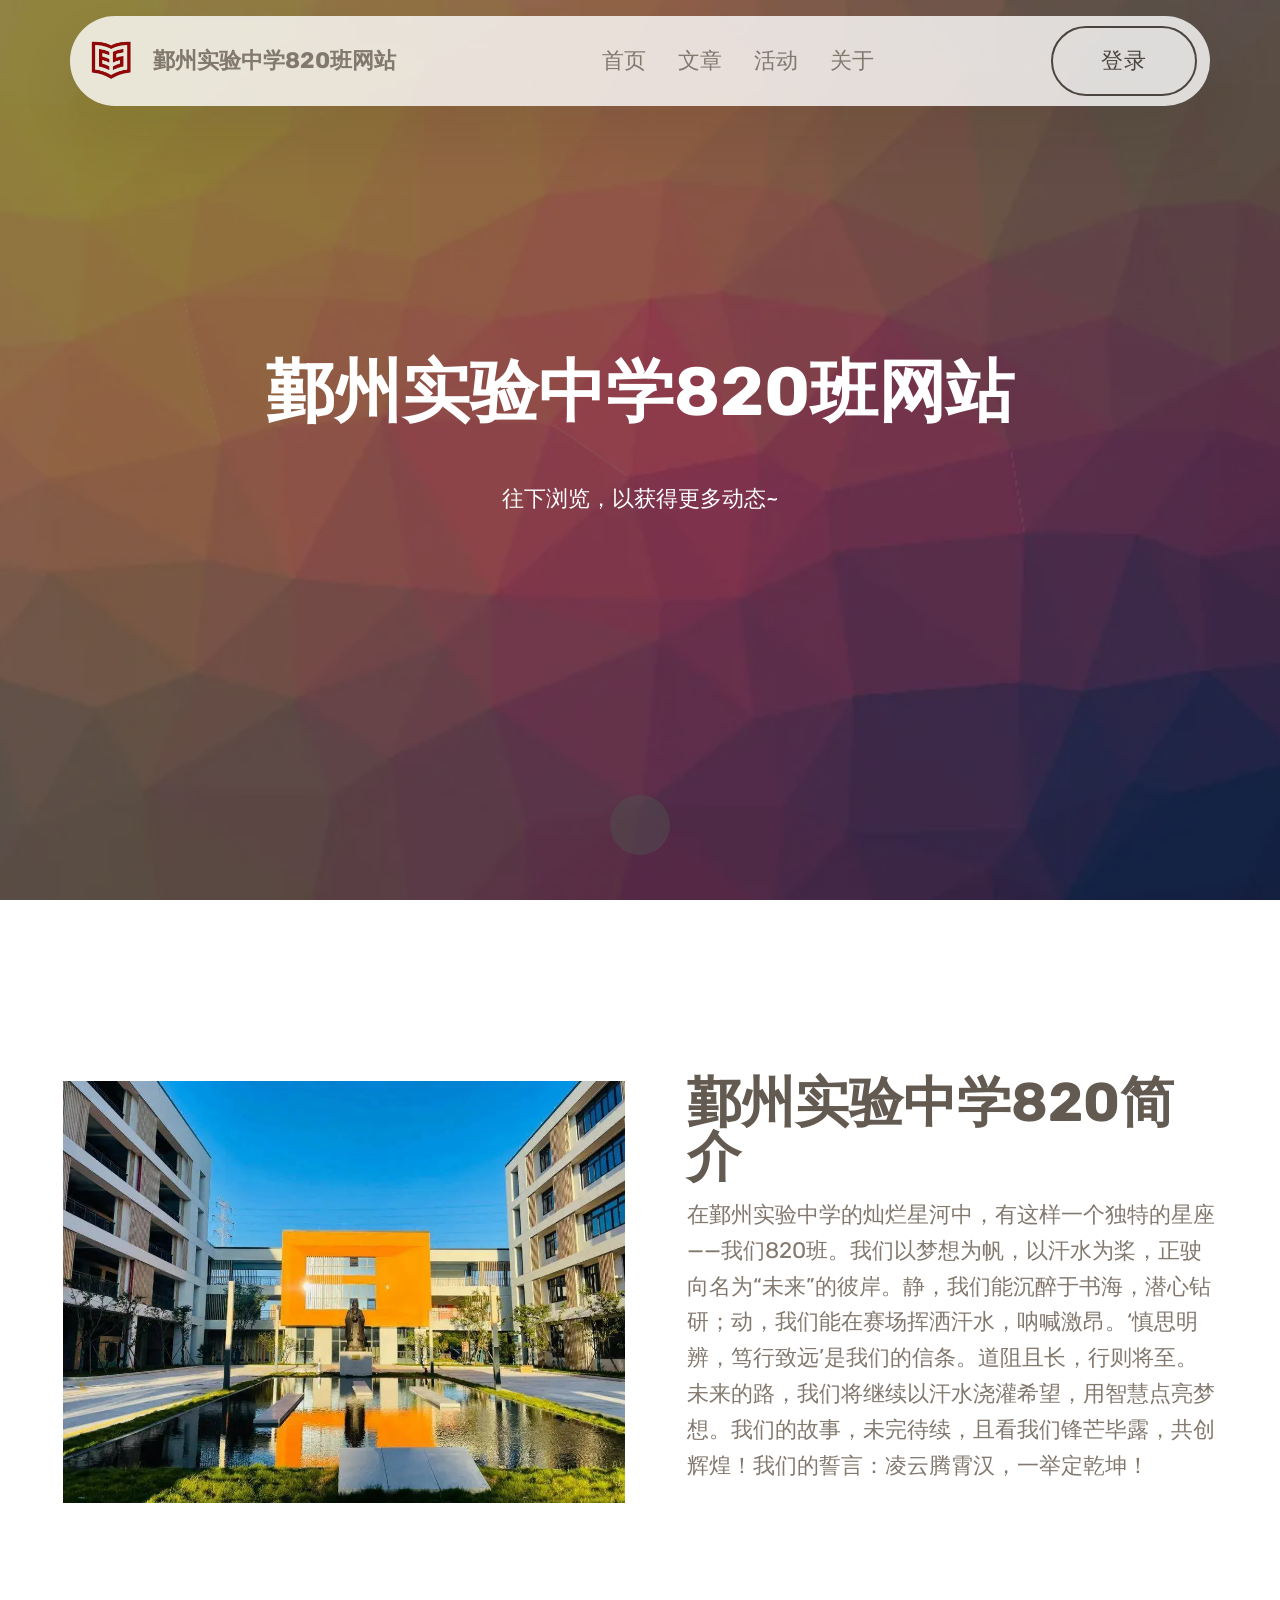
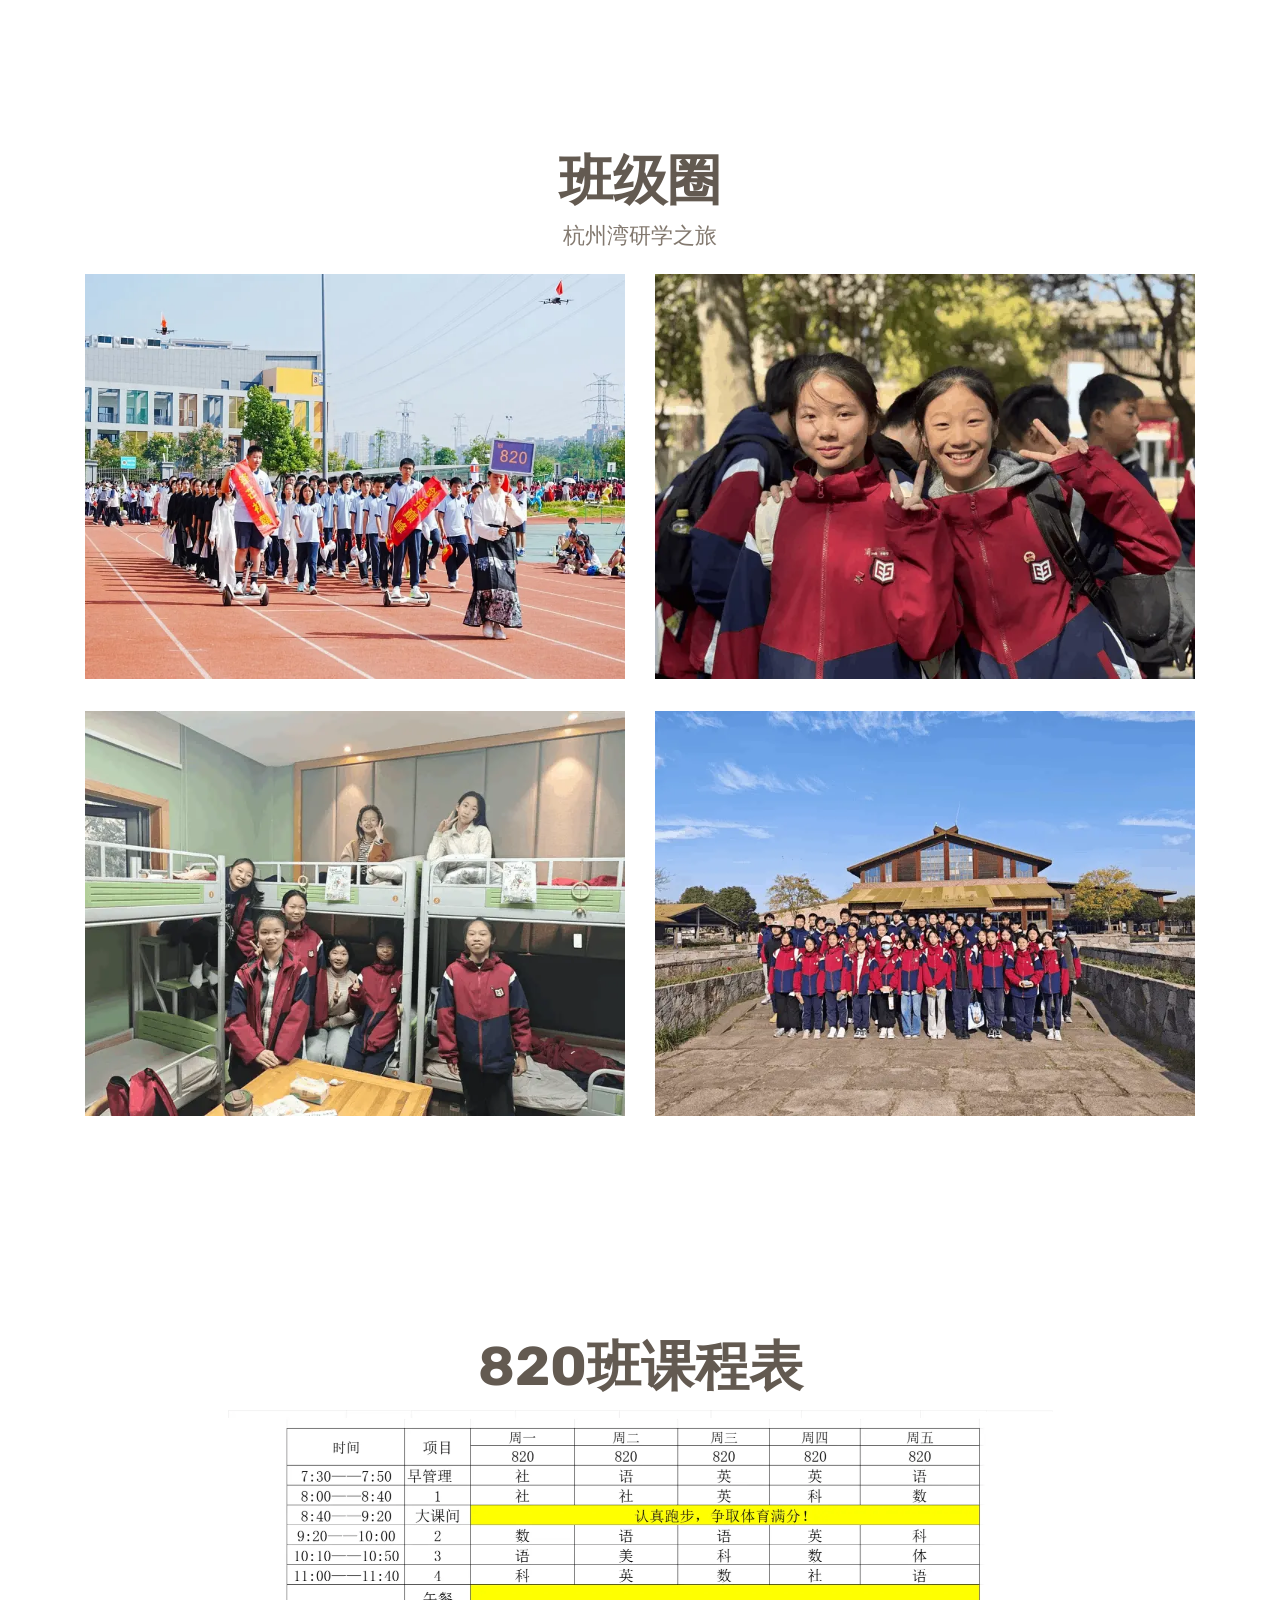
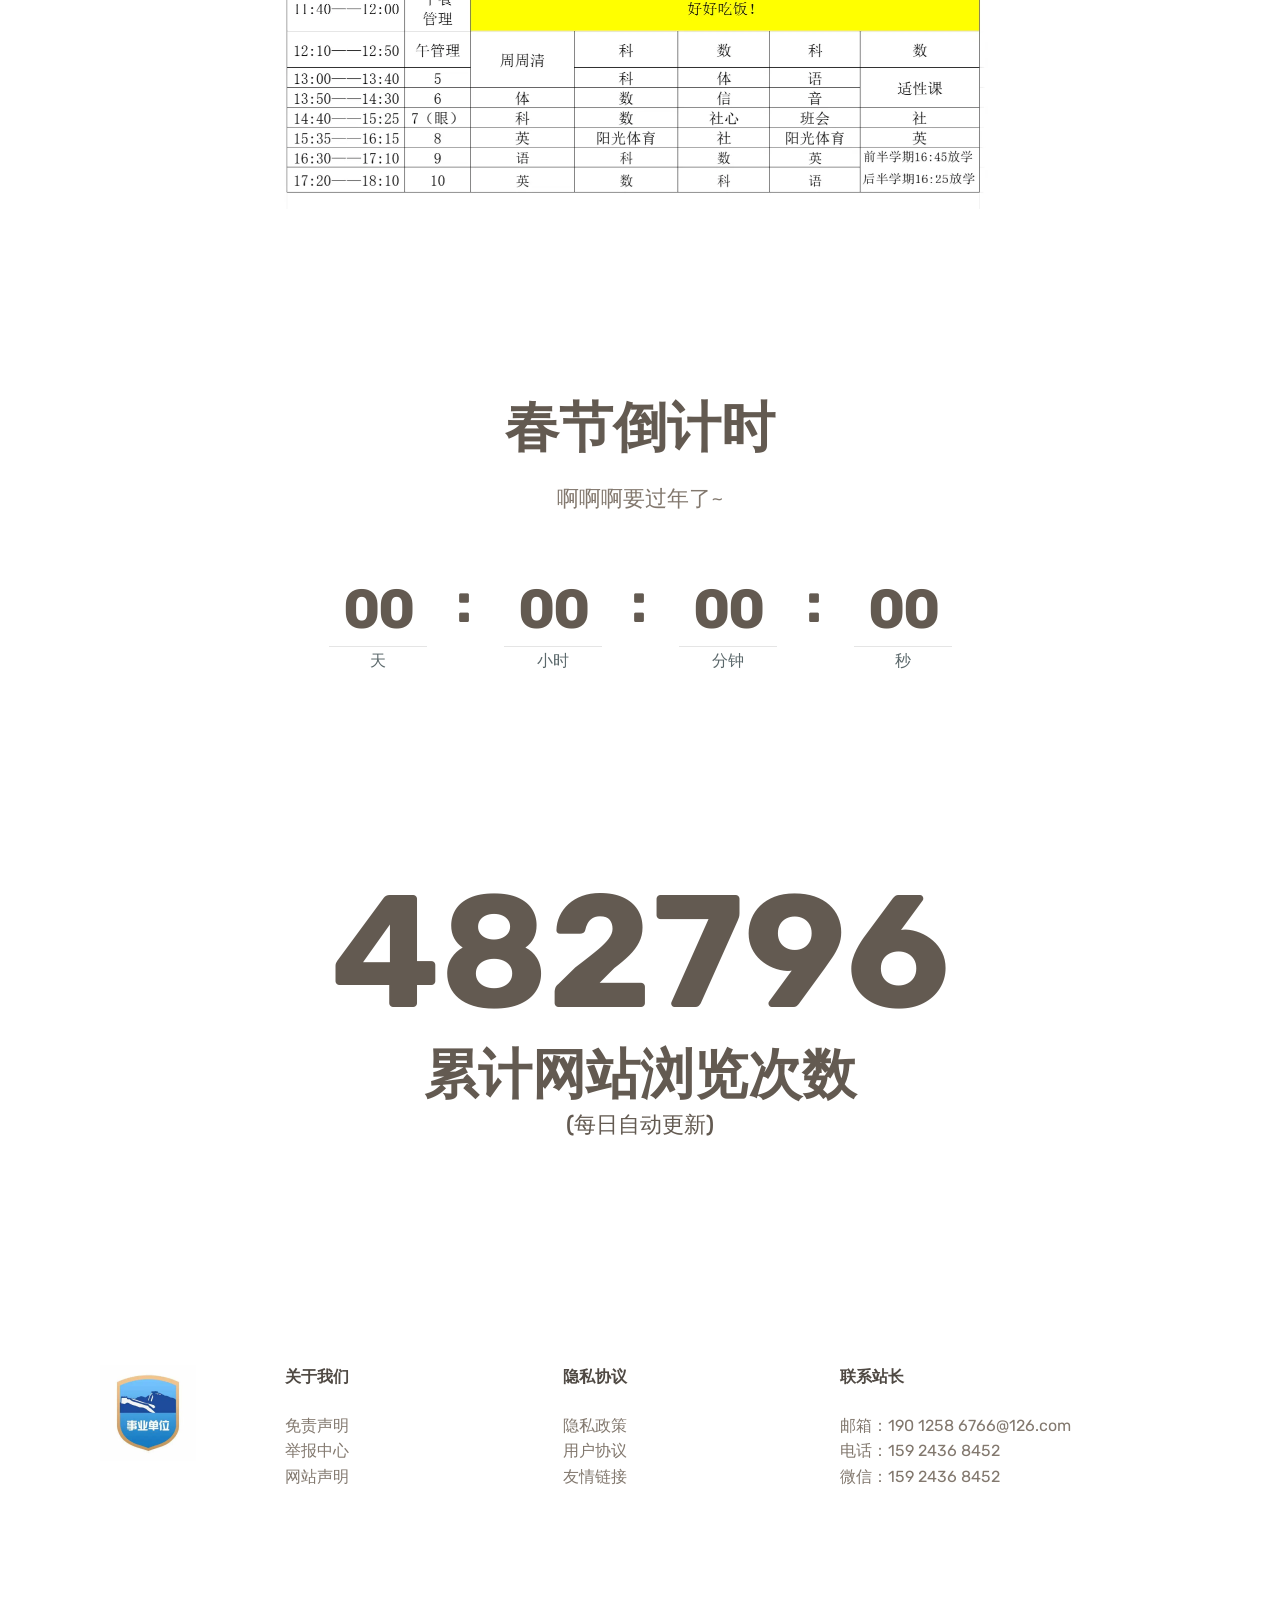
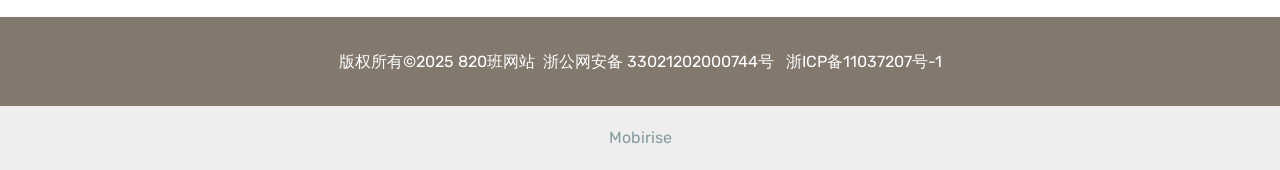
==== commit e84def86: "Add files via upload" ====
--- a/index.html
+++ b/index.html
@@ -27,7 +27,7 @@
   <link rel="stylesheet" href="assets/theme/css/style.css">
   <link rel="preload" href="https://fonts.googleapis.com/css?family=Rubik:300,300i,400,400i,500,500i,700,700i,900,900i&display=swap" as="style" onload="this.onload=null;this.rel='stylesheet'">
   <noscript><link rel="stylesheet" href="https://fonts.googleapis.com/css?family=Rubik:300,300i,400,400i,500,500i,700,700i,900,900i&display=swap"></noscript>
-  <link rel="preload" as="style" href="assets/mobirise/css/mbr-additional.css?v=nUseyw"><link rel="stylesheet" href="assets/mobirise/css/mbr-additional.css?v=nUseyw" type="text/css">
+  <link rel="preload" as="style" href="assets/mobirise/css/mbr-additional.css?v=KI88Ev"><link rel="stylesheet" href="assets/mobirise/css/mbr-additional.css?v=KI88Ev" type="text/css">
 
   
   
@@ -193,7 +193,7 @@
     
     
     <div class="container ">
-        <h2 class="mbr-section-title pb-3 align-center mbr-fonts-style display-2"><strong>新年倒计时</strong></h2>
+        <h2 class="mbr-section-title pb-3 align-center mbr-fonts-style display-2"><strong>春节倒计时</strong></h2>
         <h3 class="mbr-section-subtitle align-center mbr-fonts-style display-5">啊啊啊要过年了~</h3>
         
     </div>
@@ -202,7 +202,7 @@
         <div class="hoursCountdown col-xs-3 col-sm-3 col-md-3" title="小时"></div> 
         <div class="minutesCountdown col-xs-3 col-sm-3 col-md-3" title="分钟"></div> 
         <div class="secondsCountdown col-xs-3 col-sm-3 col-md-3" title="秒"></div>
-        <div class="countdown pt-5 mt-2" data-due-date="2026/01/01"> 
+        <div class="countdown pt-5 mt-2" data-due-date="2026/02/15"> 
         </div>
     </div>
 </section>
@@ -218,7 +218,7 @@
             <div class="col-12 col-md-8">
                 <div class="item mbr-flex">
                     <div class="icon-box w-100">
-                        <span class="step-number mbr-fonts-style display-1">482740</span>
+                        <span class="step-number mbr-fonts-style display-1">482796</span>
                     </div>
                     <div class="text-box">
                         <h4 class="icon-title card-title mbr-black mbr-fonts-style display-2"><strong style="">累计网站浏览次数</strong></h4>
@@ -256,11 +256,11 @@
             </div>
             <div class="col-md-3 col-sm-4">
                 <p class="mb-4 mbr-fonts-style foot-title display-7"><strong>关于我们</strong></p>
-                <p class="mbr-text mbr-links-column mbr-fonts-style display-7"><a href="yyds.html#step1-1g" class="text-info" target="_blank">免责声明</a><br><a href="https://www.12377.cn" class="text-info text-primary" target="_blank">举报中心</a><br><a href="1.html#counters5-2l" class="text-info">网站声明</a><a href="https://www.12377.cn" class="text-info" target="_blank"><br></a><br></p>
+                <p class="mbr-text mbr-links-column mbr-fonts-style display-7"><a href="1.html#step1-1g" class="text-info text-primary" target="_blank">免责声明</a><br><a href="https://www.12377.cn" class="text-info text-primary" target="_blank">举报中心</a><br><a href="1.html#counters5-2l" class="text-info">网站声明</a><a href="https://www.12377.cn" class="text-info" target="_blank"><br></a><br></p>
             </div>
             <div class="col-md-3 col-sm-4">
                 <p class="mb-4 mbr-fonts-style foot-title display-7"><strong>隐私协议</strong></p>
-                <p class="mbr-text mbr-fonts-style mbr-links-column display-7"><a href="yyds.html#step1-1h" class="text-info" target="_blank">隐私政策</a><br><a href="yyds.html#step1-1a" class="text-info" target="_blank">用户协议</a><br><a href="http://www.moe.gov.cn/index.html" class="text-info" target="_blank">友情链接</a><a href="yyds.html#step1-1a" class="text-info" target="_blank"><br></a><br><br></p>
+                <p class="mbr-text mbr-fonts-style mbr-links-column display-7"><a href="1.html#counters5-2l" class="text-info text-primary" target="_blank">隐私政策</a><br><a href="1.html#step1-1a" class="text-info text-primary" target="_blank">用户协议</a><br><a href="http://www.moe.gov.cn/index.html" class="text-info" target="_blank">友情链接</a><a href="yyds.html#step1-1a" class="text-info" target="_blank"><br></a><br><br></p>
             </div>
             <div class="col-md-4 col-sm-12">
                 <p class="mb-4 mbr-fonts-style foot-title display-7"><strong>联系站长</strong></p>
@@ -286,7 +286,7 @@
             </div>
         </div>
     </div>
-</section><section class="display-7" style="padding: 0;align-items: center;justify-content: center;flex-wrap: wrap;    align-content: center;display: flex;position: relative;height: 4rem;"><a href="https://mobiri.se/3842432" style="flex: 1 1;height: 4rem;position: absolute;width: 100%;z-index: 1;"><img alt="" style="height: 4rem;" src="[data-uri]"></a><p style="margin: 0;text-align: center;" class="display-7">&#8204;</p><a style="z-index:1" href="https://mobirise.com/builder/ai-website-maker.html">Free AI Website Maker</a></section><script src="assets/popper/popper.min.js"></script>  <script src="assets/web/assets/jquery/jquery.min.js"></script>  <script src="assets/bootstrap/js/bootstrap.min.js"></script>  <script src="assets/tether/tether.min.js"></script>  <script src="assets/smoothscroll/smooth-scroll.js"></script>  <script src="assets/dropdown/js/nav-dropdown.js"></script>  <script src="assets/dropdown/js/navbar-dropdown.js"></script>  <script src="assets/touchswipe/jquery.touch-swipe.min.js"></script>  <script src="assets/parallax/jarallax.min.js"></script>  <script src="assets/countdown/jquery.countdown.min.js"></script>  <script src="assets/theme/js/script.js"></script>  <script src="assets/formoid/formoid.min.js"></script>  
+</section><section class="display-7" style="padding: 0;align-items: center;justify-content: center;flex-wrap: wrap;    align-content: center;display: flex;position: relative;height: 4rem;"><a href="https://mobiri.se/3842432" style="flex: 1 1;height: 4rem;position: absolute;width: 100%;z-index: 1;"><img alt="" style="height: 4rem;" src="[data-uri]"></a><p style="margin: 0;text-align: center;" class="display-7">&#8204;</p><a style="z-index:1" href="https://mobirise.com">Mobirise </a></section><script src="assets/popper/popper.min.js"></script>  <script src="assets/web/assets/jquery/jquery.min.js"></script>  <script src="assets/bootstrap/js/bootstrap.min.js"></script>  <script src="assets/tether/tether.min.js"></script>  <script src="assets/smoothscroll/smooth-scroll.js"></script>  <script src="assets/dropdown/js/nav-dropdown.js"></script>  <script src="assets/dropdown/js/navbar-dropdown.js"></script>  <script src="assets/touchswipe/jquery.touch-swipe.min.js"></script>  <script src="assets/parallax/jarallax.min.js"></script>  <script src="assets/countdown/jquery.countdown.min.js"></script>  <script src="assets/theme/js/script.js"></script>  <script src="assets/formoid/formoid.min.js"></script>  
   
   
 </body>
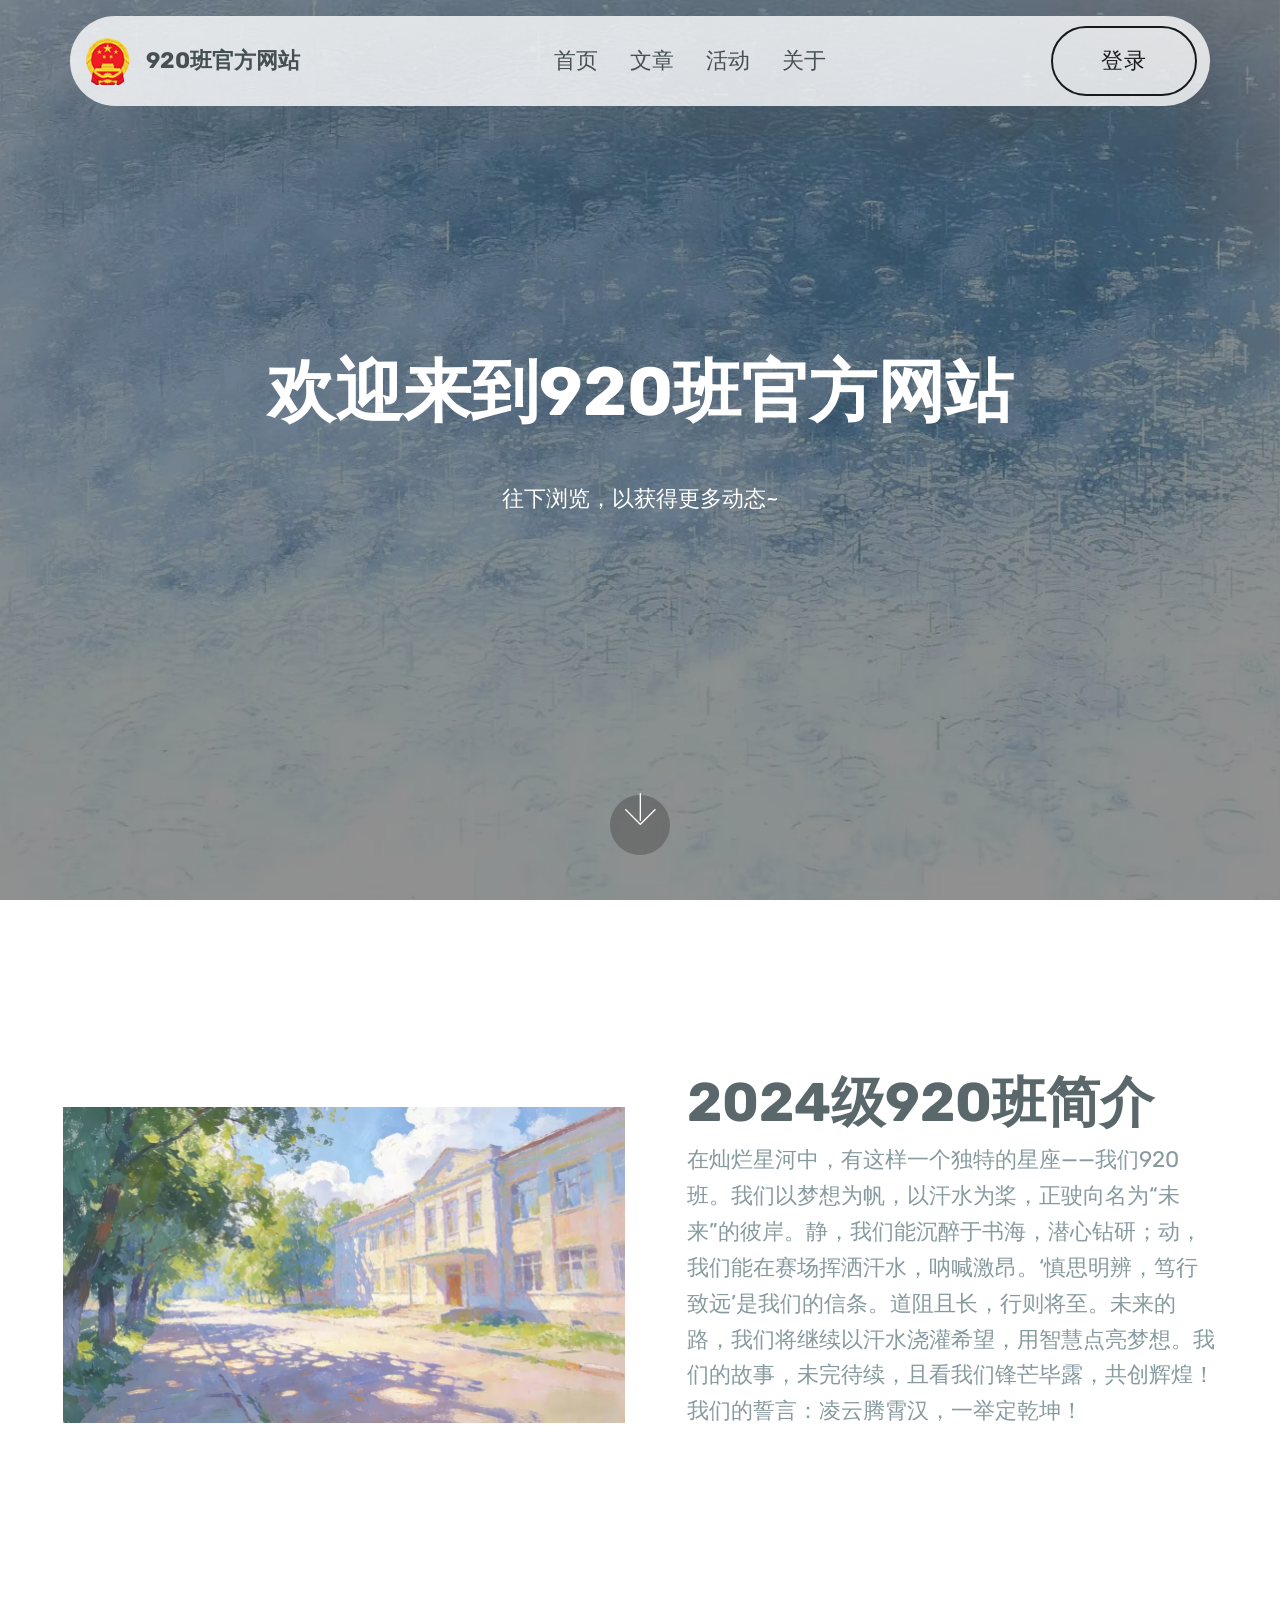
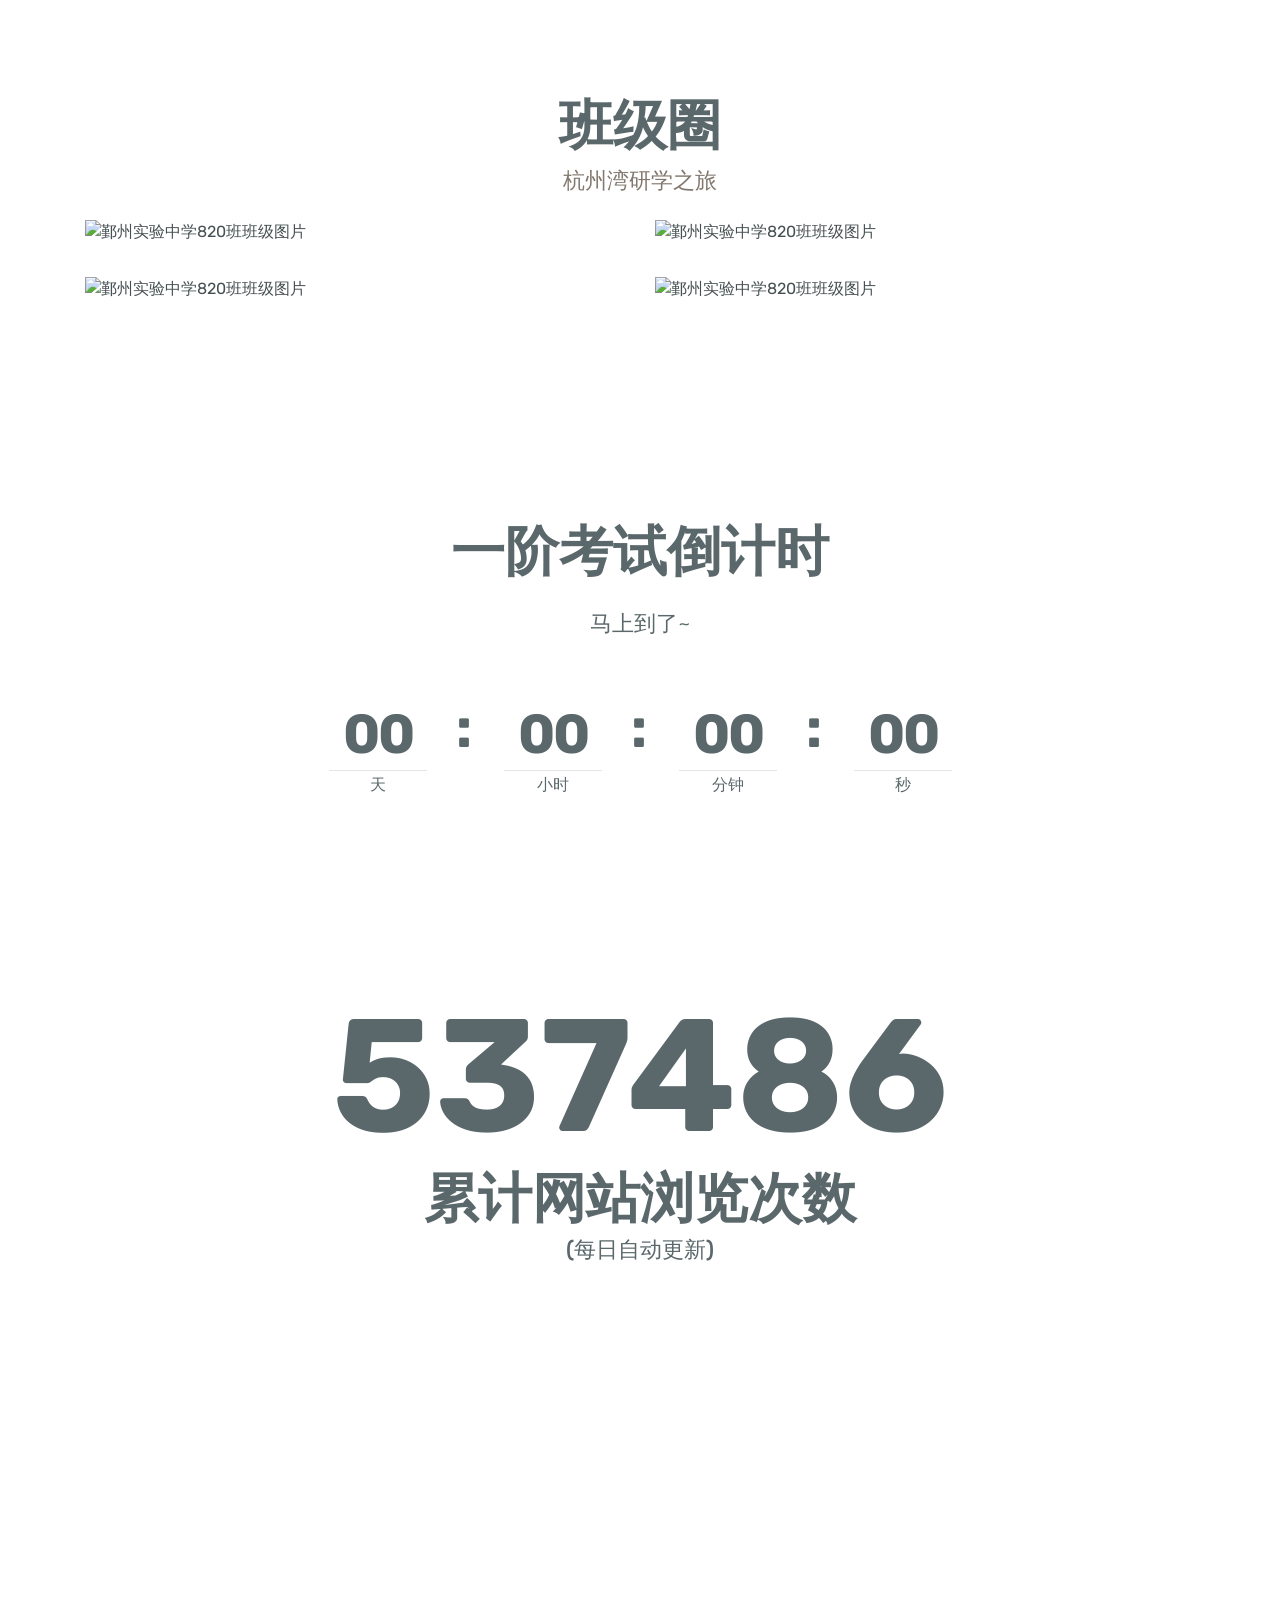
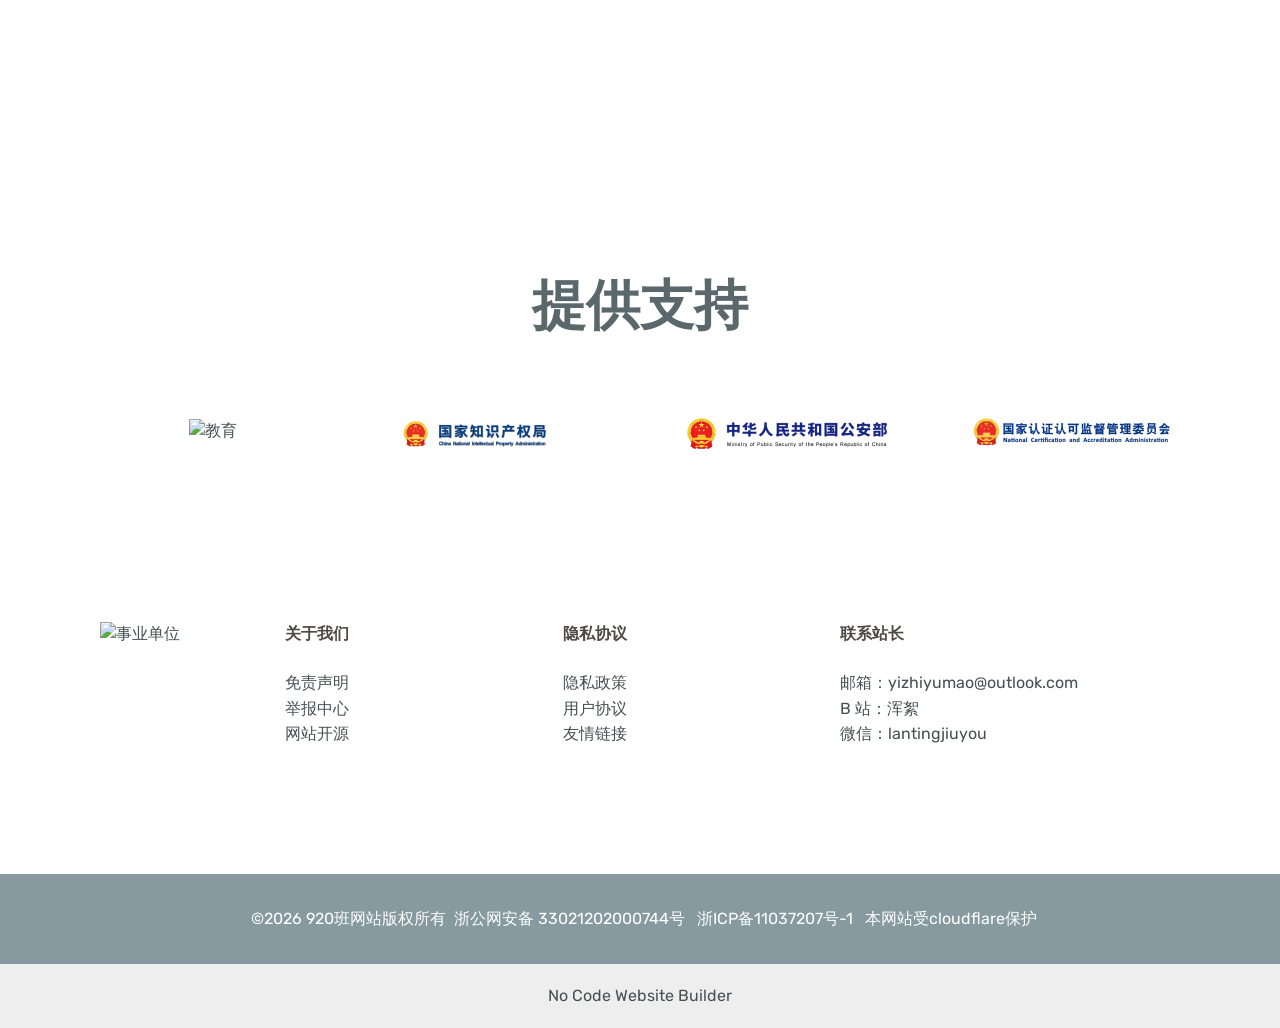
==== commit ae13ff5e: "Add files via upload" ====
--- a/index.html
+++ b/index.html
@@ -1,20 +1,20 @@
 <!DOCTYPE html>
 <html  >
 <head>
-  <!-- Site made with Mobirise Website Builder v5.9.24, https://mobirise.com -->
+  <!-- Site made with Mobirise Website Builder v6.1.12, https://mobirise.com -->
   <meta charset="UTF-8">
   <meta http-equiv="X-UA-Compatible" content="IE=edge">
-  <meta name="generator" content="Mobirise v5.9.24, mobirise.com">
+  <meta name="generator" content="Mobirise v6.1.12, mobirise.com">
   <meta name="twitter:card" content="summary_large_image"/>
   <meta name="twitter:image:src" content="assets/images/index-meta.png">
   <meta property="og:image" content="assets/images/index-meta.png">
-  <meta name="twitter:title" content="鄞州实验中学820班网站">
+  <meta name="twitter:title" content="920班官方网站">
   <meta name="viewport" content="width=device-width, initial-scale=1, minimum-scale=1">
-  <link rel="shortcut icon" href="assets/images/80.png-96x91.png" type="image/x-icon">
-  <meta name="description" content="在鄞州实验中学的灿烂星河中，有这样一个独特的星座——我们820班。我们以梦想为帆，以汗水为桨，正驶向名为“未来”的彼岸。静，我们能沉醉于书海，潜心钻研；动，我们能在赛场挥洒汗水，呐喊激昂。‘慎思明辨，笃行致远’是我们的信条。道阻且长，行则将至。未来的路，我们将继续以汗水浇灌希望，用智慧点亮梦想。我们的故事，未完待续，且看我们锋芒毕露，共创辉煌！我们的誓言：凌云腾霄汉，一举定乾坤！">
-  
-  
-  <title>鄞州实验中学820班网站</title>
+  <link rel="shortcut icon" href="assets/images/gtrs-logo-lt-50x54.png" type="image/x-icon">
+  <meta name="description" content="在灿烂星河中，有这样一个独特的星座——我们920班。我们以梦想为帆，以汗水为桨，正驶向名为“未来”的彼岸。静，我们能沉醉于书海，潜心钻研；动，我们能在赛场挥洒汗水，呐喊激昂。‘慎思明辨，笃行致远’是我们的信条。道阻且长，行则将至。未来的路，我们将继续以汗水浇灌希望，用智慧点亮梦想。我们的故事，未完待续，且看我们锋芒毕露，共创辉煌！我们的誓言：凌云腾霄汉，一举定乾坤！">
+  
+  
+  <title>920班官方网站</title>
   <link rel="stylesheet" href="assets/web/assets/mobirise-icons2/mobirise2.css">
   <link rel="stylesheet" href="assets/web/assets/mobirise-icons/mobirise-icons.css">
   <link rel="stylesheet" href="assets/bootstrap/css/bootstrap.min.css">
@@ -27,7 +27,7 @@
   <link rel="stylesheet" href="assets/theme/css/style.css">
   <link rel="preload" href="https://fonts.googleapis.com/css?family=Rubik:300,300i,400,400i,500,500i,700,700i,900,900i&display=swap" as="style" onload="this.onload=null;this.rel='stylesheet'">
   <noscript><link rel="stylesheet" href="https://fonts.googleapis.com/css?family=Rubik:300,300i,400,400i,500,500i,700,700i,900,900i&display=swap"></noscript>
-  <link rel="preload" as="style" href="assets/mobirise/css/mbr-additional.css?v=KI88Ev"><link rel="stylesheet" href="assets/mobirise/css/mbr-additional.css?v=KI88Ev" type="text/css">
+  <link rel="preload" as="style" href="assets/mobirise/css/mbr-additional.css?v=sLvA2x"><link rel="stylesheet" href="assets/mobirise/css/mbr-additional.css?v=sLvA2x" type="text/css">
 
   
   
@@ -43,10 +43,10 @@
 			<div class="navbar-brand">
 				<span class="navbar-logo">
 					<a href="http://www.moe.gov.cn" target="_blank">
-						<img src="assets/images/80.png-96x91.png" alt="鄞州实验中学校徽" style="height: 3rem;">
+						<img src="assets/images/gtrs-logo-lt-50x54.webp" alt="国徽" style="height: 3rem;">
 					</a>
 				</span>
-				<span class="navbar-caption-wrap"><a class="navbar-caption text-info text-primary display-5" href="index.html#footer3-z">鄞州实验中学820班网站</a></span>
+				<span class="navbar-caption-wrap"><a class="navbar-caption text-primary display-5" href="index.html#footer3-z">920班官方网站</a></span>
 			</div>
 			<button class="navbar-toggler" type="button" data-toggle="collapse" data-bs-toggle="collapse" data-target="#navbarSupportedContent" data-bs-target="#navbarSupportedContent" aria-controls="navbarNavAltMarkup" aria-expanded="false" aria-label="Toggle navigation">
 				<div class="hamburger">
@@ -58,15 +58,15 @@
 			</button>
 			<div class="collapse navbar-collapse" id="navbarSupportedContent">
 				<ul class="navbar-nav nav-dropdown" data-app-modern-menu="true"><li class="nav-item">
-						<a class="nav-link link text-info display-5" href="index.html#header4-h">首页</a>
+						<a class="nav-link link text-primary display-5" href="index.html#header4-h">首页</a>
 					</li>
 					<li class="nav-item">
-						<a class="nav-link link text-info display-5" href="index.html#features17-21" aria-expanded="false">文章</a>
+						<a class="nav-link link text-primary display-5" href="index.html#features17-21" aria-expanded="false">文章</a>
 					</li>
-					<li class="nav-item"><a class="nav-link link text-info display-5" href="index.html#gallery1-w">活动</a></li><li class="nav-item">
-						<a class="nav-link link text-info display-5" href="index.html#footer3-z">关于</a>
+					<li class="nav-item"><a class="nav-link link text-primary display-5" href="index.html#gallery1-w">活动</a></li><li class="nav-item">
+						<a class="nav-link link text-primary display-5" href="index.html#footer3-z">关于</a>
 					</li></ul>
-				<div class="navbar-buttons mbr-section-btn"><a class="btn btn-info-outline display-5" href="https://rz.moe.gov.cn/tacs-uc//login/index?authCode=323430653A3339303A323436633A373030303A313832343A343938653A353831363A613166623137363437383334323633343231393439303535323131&backUrl=http://www.moe.gov.cn/hd/login/cas?refer=&state=http://www.moe.gov.cn/&refer=" target="_blank">登录</a></div>
+				<div class="navbar-buttons mbr-section-btn"><a class="btn btn-primary-outline display-5" href="https://neal.fun/not-a-robot/" target="_blank">登录</a></div>
 			</div>
 		</div>
 	</nav>
@@ -81,7 +81,7 @@
     <div class="container align-center">
         <div class="row justify-content-md-center">
             <div class="mbr-white col-md-10">
-                <h1 class="mbr-section-title mbr-bold pb-3 mbr-fonts-style display-1">鄞州实验中学820班网站</h1>
+                <h1 class="mbr-section-title mbr-bold pb-3 mbr-fonts-style display-1">欢迎来到920班官方网站</h1>
                 <h3 class="mbr-section-subtitle align-center mbr-light pb-3 mbr-fonts-style display-2"></h3>
                 <p class="mbr-text pb-3 mbr-fonts-style display-5">往下浏览，以获得更多动态~</p>
                 
@@ -105,13 +105,13 @@
             <div class="row align-items-center">
                 <div class="col-12 col-lg-6">
                     <div class="image-wrapper">
-                        <a href="https://baike.baidu.com/item/%E5%AE%81%E6%B3%A2%E5%B8%82%E9%84%9E%E5%B7%9E%E5%AE%9E%E9%AA%8C%E4%B8%AD%E5%AD%A6/62876838" target="_blank"><img src="assets/images/mat.jpeg-1080x810.jpg-1080x810.webp" alt="鄞州实验中学校园风光"></a>
+                        <a href="https://baike.baidu.com/item/%E5%AE%81%E6%B3%A2%E5%B8%82%E9%84%9E%E5%B7%9E%E5%AE%9E%E9%AA%8C%E4%B8%AD%E5%AD%A6/62876838" target="_blank"><img src="assets/images/40e9678f2fe251aa5e19b08a4f47106f-1127x634.webp" alt="学校"></a>
                     </div>
                 </div>
                 <div class="col-12 col-lg">
                     <div class="text-wrapper">
-                        <h6 class="card-title mbr-fonts-style display-2"><strong>鄞州实验中学820简介</strong></h6>
-                        <p class="mbr-text mbr-fonts-style mb-4 display-5">在鄞州实验中学的灿烂星河中，有这样一个独特的星座——我们820班。我们以梦想为帆，以汗水为桨，正驶向名为“未来”的彼岸。静，我们能沉醉于书海，潜心钻研；动，我们能在赛场挥洒汗水，呐喊激昂。‘慎思明辨，笃行致远’是我们的信条。道阻且长，行则将至。未来的路，我们将继续以汗水浇灌希望，用智慧点亮梦想。我们的故事，未完待续，且看我们锋芒毕露，共创辉煌！我们的誓言：凌云腾霄汉，一举定乾坤！</p>
+                        <h6 class="card-title mbr-fonts-style display-2"><strong>2024级920班简介</strong></h6>
+                        <p class="mbr-text mbr-fonts-style mb-4 display-5">在灿烂星河中，有这样一个独特的星座——我们920班。我们以梦想为帆，以汗水为桨，正驶向名为“未来”的彼岸。静，我们能沉醉于书海，潜心钻研；动，我们能在赛场挥洒汗水，呐喊激昂。‘慎思明辨，笃行致远’是我们的信条。道阻且长，行则将至。未来的路，我们将继续以汗水浇灌希望，用智慧点亮梦想。我们的故事，未完待续，且看我们锋芒毕露，共创辉煌！我们的誓言：凌云腾霄汉，一举定乾坤！</p>
                         
                     </div>
                 </div>
@@ -132,7 +132,7 @@
             <div class="item features-image col-12 col-md-6 col-lg-6 active">
                 <div class="item-wrapper">
                     <div class="item-img">
-                        <a href="index.html#gallery1-w" target="_blank"><img src="assets/images/4eb4a743f92c4a2ea159fa029d236be2.jpeg-1080x724.webp" alt="鄞州实验中学820班班级图片"></a>
+                        <a href="index.html#gallery1-w" target="_blank"><img src="https://r.mobirisesite.com/1273020/assets/images/4eb4a743f92c4a2ea159fa029d236be2.jpeg-1080x724.jpg" alt="鄞州实验中学820班班级图片"></a>
                     </div>
                     
                     
@@ -141,7 +141,7 @@
             <div class="item features-image col-12 col-md-6 col-lg-6">
                 <div class="item-wrapper">
                     <div class="item-img">
-                        <a href="index.html#gallery1-w" target="_blank"><img src="assets/images/d9f1c5ff1b484d0abba1d566f5839fc3-720x540.webp" alt="鄞州实验中学820班班级图片"></a>
+                        <a href="index.html#gallery1-w" target="_blank"><img src="https://r.mobirisesite.com/1273020/assets/images/d9f1c5ff1b484d0abba1d566f5839fc3-720x540.png" alt="鄞州实验中学820班班级图片"></a>
                     </div>
                     
                     
@@ -151,7 +151,7 @@
             <div class="item features-image col-12 col-md-6 col-lg-6">
                 <div class="item-wrapper">
                     <div class="item-img">
-                        <a href="index.html#gallery1-w" target="_blank"><img src="assets/images/933137412b6b45e683bbdfe7ee911adc-720x540.webp" alt="鄞州实验中学820班班级图片" title="" data-slide-to="2" data-bs-slide-to="2"></a>
+                        <a href="index.html#gallery1-w" target="_blank"><img src="https://r.mobirisesite.com/1273020/assets/images/933137412b6b45e683bbdfe7ee911adc-720x540.png" alt="鄞州实验中学820班班级图片" title="" data-slide-to="2" data-bs-slide-to="2"></a>
                     </div>
                     
                     
@@ -159,33 +159,14 @@
             </div><div class="item features-image col-12 col-md-6 col-lg-6">
                 <div class="item-wrapper">
                     <div class="item-img">
-                        <a href="index.html#gallery1-w" target="_blank"><img src="assets/images/7d7bd830d9214b00995ee8ab5612f538-720x540.webp" alt="鄞州实验中学820班班级图片" data-slide-to="3" data-bs-slide-to="3"></a>
-                    </div>
-                    
-                    
-                </div>
-            </div>
-        </div>
-    </div>
-</section>
-
-<section class="image3 cid-uGi2BMgxmJ" id="image03-1o">
-  
-
-  
-  
-
-  <div class="container">
-    <div class="row justify-content-center">
-      <div class="col-12 col-lg-9">
-        <h4 class="mbr-description mbr-fonts-style mb-3 align-center display-2"><strong>820班课程表</strong></h4>
-        
-        <div class="image-wrapper">
-          <a href="index.html#image03-1o"><img class="w-100" src="assets/images/84addc0d-0d6c-4bb4-9e5e-a1d1c8d9f837.png-2-1650x797.webp" alt="鄞州实验中学820班课程表"></a>
-        </div>
-      </div>
-    </div>
-  </div>
+                        <a href="index.html#gallery1-w" target="_blank"><img src="https://r.mobirisesite.com/1273020/assets/images/7d7bd830d9214b00995ee8ab5612f538-720x540.png" alt="鄞州实验中学820班班级图片" data-slide-to="3" data-bs-slide-to="3"></a>
+                    </div>
+                    
+                    
+                </div>
+            </div>
+        </div>
+    </div>
 </section>
 
 <section class="countdown1 cid-uGnxId0BdF" id="countdown1-1u">
@@ -193,8 +174,8 @@
     
     
     <div class="container ">
-        <h2 class="mbr-section-title pb-3 align-center mbr-fonts-style display-2"><strong>春节倒计时</strong></h2>
-        <h3 class="mbr-section-subtitle align-center mbr-fonts-style display-5">啊啊啊要过年了~</h3>
+        <h2 class="mbr-section-title pb-3 align-center mbr-fonts-style display-2"><strong>一阶考试倒计时</strong></h2>
+        <h3 class="mbr-section-subtitle align-center mbr-fonts-style display-5">马上到了~</h3>
         
     </div>
     <div class="container countdown-cont align-center">
@@ -202,7 +183,7 @@
         <div class="hoursCountdown col-xs-3 col-sm-3 col-md-3" title="小时"></div> 
         <div class="minutesCountdown col-xs-3 col-sm-3 col-md-3" title="分钟"></div> 
         <div class="secondsCountdown col-xs-3 col-sm-3 col-md-3" title="秒"></div>
-        <div class="countdown pt-5 mt-2" data-due-date="2026/02/15"> 
+        <div class="countdown pt-5 mt-2" data-due-date="2026/10/24"> 
         </div>
     </div>
 </section>
@@ -218,7 +199,7 @@
             <div class="col-12 col-md-8">
                 <div class="item mbr-flex">
                     <div class="icon-box w-100">
-                        <span class="step-number mbr-fonts-style display-1">482796</span>
+                        <span class="step-number mbr-fonts-style display-1">537486</span>
                     </div>
                     <div class="text-box">
                         <h4 class="icon-title card-title mbr-black mbr-fonts-style display-2"><strong style="">累计网站浏览次数</strong></h4>
@@ -236,6 +217,107 @@
             </div>
         </div>
     </div>
+</section>
+
+<section class="gallery08 cid-vw8nXSagap" id="gallery08-2u">
+  
+
+
+  <div class="container-fluid gallery-wrapper">
+
+    <div class="ticker-wrap">
+      <div class="ticker">
+        <div class="ticker__item display-1" data-word="造烛求明，读书求理">Dream • Create • Inspire
+        </div>
+      </div>
+    </div>
+
+    <div class="ticker-wrap">
+      <div class="ticker ticker__center">
+        <div class="ticker__item display-1" data-word="业精于勤，荒于嬉，行成于思，毁于随">From idea to reality • Start small
+        </div>
+      </div>
+    </div>
+
+    <div class="ticker-wrap">
+      <div class="ticker ticker__end">
+        <div class="ticker__item display-1" data-word="学如逆水行舟，不进则退">Be fearless • Start now!
+        </div>
+      </div>
+    </div>
+  </div>
+</section>
+
+<section class="clients3 cid-v9MPLwRag1" id="clients03-2q">
+  
+
+  
+  
+  <div class="container">
+    <div class="row justify-content-center">
+      <div class="col-12 content-head">
+        <div class="mb-5">
+          <h5 class="mbr-section-title mbr-fonts-style mb-0 display-2"><strong>提供支持</strong></h5>
+          <div class="col-12">
+            
+          </div>
+        </div>
+      </div>
+    </div>
+    <div class="row">
+      
+      
+      <div class="item features-without-image col-12 col-lg-3 active">
+        <div class="item-wrapper">
+          <div class="img-wrapper">
+            <a href="http://www.moe.gov.cn/" target="_blank"><img src="https://r.mobirisesite.com/1273020/assets/images/2-h_ml2383gc.png" alt="教育" data-slide-to="0" data-bs-slide-to="0"></a>
+          </div>
+          <div class="card-box align-center">
+            
+            
+            
+            
+          </div>
+        </div>
+      </div><div class="item features-without-image col-12 col-lg-3">
+        <div class="item-wrapper">
+          <div class="img-wrapper">
+            <a href="https://www.cnipa.gov.cn/" target="_blank"><img src="assets/images/2206161824025767678-400x64.webp" alt="教育" data-slide-to="1" data-bs-slide-to="1"></a>
+          </div>
+          <div class="card-box align-center">
+            
+            
+            
+            
+          </div>
+        </div>
+      </div><div class="item features-without-image col-12 col-lg-3">
+        <div class="item-wrapper">
+          <div class="img-wrapper">
+            <a href="https://www.mps.gov.cn/" target="_blank"><img src="assets/images/10050328-400x62.webp" alt="教育" data-slide-to="2"></a>
+          </div>
+          <div class="card-box align-center">
+            
+            
+            
+            
+          </div>
+        </div>
+      </div><div class="item features-without-image col-12 col-lg-3">
+        <div class="item-wrapper">
+          <div class="img-wrapper">
+            <a href="https://www.cnca.gov.cn/" target="_blank"><img src="assets/images/f3c637b094ea4314bf581cb0c634af60-400x56.webp" alt="教育" data-slide-to="3"></a>
+          </div>
+          <div class="card-box align-center">
+            
+            
+            
+            
+          </div>
+        </div>
+      </div>
+    </div>
+  </div>
 </section>
 
 <section class="footer3 cid-uG8d6Pg2Tj" id="footer3-z">
@@ -249,22 +331,22 @@
             <div class="col-md-2 col-sm-4">
                 <div class="mb-3 img-logo">
                     <a href="http://bszs.conac.cn/sitename?method=show&id=05FDD4B7206C29B0E053012819AC4C18" target="_blank">
-                         <img src="assets/images/oip-c.jpg-384x384.webp" alt="事业单位">
+                         <img src="https://r.mobirisesite.com/1273020/assets/images/oip-c.jpg-384x384.jpg" alt="事业单位">
                     </a>
                 </div>
                 <p class="mbr-fonts-style foot-logo display-7"></p>
             </div>
             <div class="col-md-3 col-sm-4">
                 <p class="mb-4 mbr-fonts-style foot-title display-7"><strong>关于我们</strong></p>
-                <p class="mbr-text mbr-links-column mbr-fonts-style display-7"><a href="1.html#step1-1g" class="text-info text-primary" target="_blank">免责声明</a><br><a href="https://www.12377.cn" class="text-info text-primary" target="_blank">举报中心</a><br><a href="1.html#counters5-2l" class="text-info">网站声明</a><a href="https://www.12377.cn" class="text-info" target="_blank"><br></a><br></p>
+                <p class="mbr-text mbr-links-column mbr-fonts-style display-7"><a href="1.html#step1-1g" class="text-primary" target="_blank">免责声明</a><br><a href="http://www.12388.gov.cn/" class="text-primary" target="_blank">举报中心</a><br><a href="https://github.com/yzsy820/yzsy820.github.io" class="text-primary" target="_blank">网站开源</a><a href="https://www.12377.cn" class="text-info" target="_blank"><br></a><br></p>
             </div>
             <div class="col-md-3 col-sm-4">
                 <p class="mb-4 mbr-fonts-style foot-title display-7"><strong>隐私协议</strong></p>
-                <p class="mbr-text mbr-fonts-style mbr-links-column display-7"><a href="1.html#counters5-2l" class="text-info text-primary" target="_blank">隐私政策</a><br><a href="1.html#step1-1a" class="text-info text-primary" target="_blank">用户协议</a><br><a href="http://www.moe.gov.cn/index.html" class="text-info" target="_blank">友情链接</a><a href="yyds.html#step1-1a" class="text-info" target="_blank"><br></a><br><br></p>
+                <p class="mbr-text mbr-fonts-style mbr-links-column display-7"><a href="1.html#counters5-2l" class="text-primary" target="_blank">隐私政策</a><br><a href="1.html#step1-1a" class="text-primary" target="_blank">用户协议</a><br><a href="https://yzsy820.github.io" class="text-primary" target="_blank">友情链接</a><a href="yyds.html#step1-1a" class="text-info" target="_blank"><br></a><br><br></p>
             </div>
             <div class="col-md-4 col-sm-12">
                 <p class="mb-4 mbr-fonts-style foot-title display-7"><strong>联系站长</strong></p>
-                <p class="mbr-text form-text mbr-fonts-style display-7">邮箱：190 1258 6766<a href="mailto:lantingguyou@126.com" class="text-info">@126.com</a><br>电话：159 2436 8452<br>微信：159 2436 8452<br></p>
+                <p class="mbr-text form-text mbr-fonts-style display-7">邮箱：<a href="mailto:yizhiyumao@outlook.com" class="text-primary">yizhiyumao@outlook.com</a><br>B 站：<a href="https://space.bilibili.com/3546590050519867" class="text-primary" target="_blank">浑絮</a>&nbsp;&nbsp;<br>微信：lantingjiuyou<br></p>
                 
 
             </div>
@@ -282,11 +364,12 @@
     <div class="container">
         <div class="media-container-row align-center mbr-white">
             <div class="col-12">
-                <p class="mbr-text mb-0 mbr-fonts-style display-7">&nbsp;&nbsp;<a href="https://register.ccopyright.com.cn/query.html" class="text-white" target="_blank">版权所有©2025 820班网站&nbsp;</a> <a href="https://beian.mps.gov.cn/#/query/webSearch" class="text-white text-primary" target="_blank">浙公网安备 33021202000744号</a>&nbsp; &nbsp;<a href="https://beian.miit.gov.cn/#/Integrated/index" class="text-white" target="_blank">浙ICP备11037207号-1</a>&nbsp;&nbsp;<br></p>
-            </div>
-        </div>
-    </div>
-</section><section class="display-7" style="padding: 0;align-items: center;justify-content: center;flex-wrap: wrap;    align-content: center;display: flex;position: relative;height: 4rem;"><a href="https://mobiri.se/3842432" style="flex: 1 1;height: 4rem;position: absolute;width: 100%;z-index: 1;"><img alt="" style="height: 4rem;" src="[data-uri]"></a><p style="margin: 0;text-align: center;" class="display-7">&#8204;</p><a style="z-index:1" href="https://mobirise.com">Mobirise </a></section><script src="assets/popper/popper.min.js"></script>  <script src="assets/web/assets/jquery/jquery.min.js"></script>  <script src="assets/bootstrap/js/bootstrap.min.js"></script>  <script src="assets/tether/tether.min.js"></script>  <script src="assets/smoothscroll/smooth-scroll.js"></script>  <script src="assets/dropdown/js/nav-dropdown.js"></script>  <script src="assets/dropdown/js/navbar-dropdown.js"></script>  <script src="assets/touchswipe/jquery.touch-swipe.min.js"></script>  <script src="assets/parallax/jarallax.min.js"></script>  <script src="assets/countdown/jquery.countdown.min.js"></script>  <script src="assets/theme/js/script.js"></script>  <script src="assets/formoid/formoid.min.js"></script>  
+                <p class="mbr-text mb-0 mbr-fonts-style display-7">&nbsp;&nbsp;<a href="https://register.ccopyright.com.cn/query.html" class="text-white" target="_blank">©2026 920班网站版权所有&nbsp;</a> <a href="https://beian.mps.gov.cn/#/query/webSearch?code=33021202000744 +" class="text-white text-primary" target="_blank">浙公网安备 33021202000744号</a>&nbsp; &nbsp;<a href="https://beian.miit.gov.cn/#/Integrated/index" class="text-white" target="_blank">浙ICP备11037207号-1</a>&nbsp; &nbsp;<a href="https://dash.cloudflare.com/" class="text-white" target="_blank">本网站受cloudflare保护</a><br></p>
+            </div>
+        </div>
+    </div>
+</section><section class="display-7" style="padding: 0;align-items: center;justify-content: center;flex-wrap: wrap;    align-content: center;display: flex;position: relative;height: 4rem;"><a href="https://mobiri.se/3842432" style="flex: 1 1;height: 4rem;position: absolute;width: 100%;z-index: 1;"><img alt="" style="height: 4rem;" src="[data-uri]"></a><p style="margin: 0;text-align: center;" class="display-7">&#8204;</p><a style="z-index:1" href="https://mobirise.com/builder/no-code-website-builder.html">No Code Website Builder</a></section><script src="assets/popper/popper.min.js"></script>  <script src="assets/web/assets/jquery/jquery.min.js"></script>  <script src="assets/bootstrap/js/bootstrap.min.js"></script>  <script src="assets/tether/tether.min.js"></script>  <script src="assets/smoothscroll/smooth-scroll.js"></script>  <script src="assets/dropdown/js/nav-dropdown.js"></script>  <script src="assets/dropdown/js/navbar-dropdown.js"></script>  <script src="assets/touchswipe/jquery.touch-swipe.min.js"></script>  <script src="assets/parallax/jarallax.min.js"></script>  <script src="assets/countdown/jquery.countdown.min.js"></script>  <script src="assets/theme/js/script.js"></script>  <script src="assets/formoid/formoid.min.js"></script>  
   
   
 </body>
--- a/assets/web/assets/mobirise-icons2/mobirise2.css
+++ b/assets/web/assets/mobirise-icons2/mobirise2.css
@@ -0,0 +1,499 @@
+@font-face {
+  font-family: 'Moririse2';
+  font-display: swap;
+  src:  url('mobirise2.eot?f2bix4');
+  src:  url('mobirise2.eot?f2bix4#iefix') format('embedded-opentype'),
+    url('mobirise2.woff2?f2bix4') format('woff2'),
+    url('mobirise2.woff?f2bix4') format('woff'),
+    url('mobirise2.ttf?f2bix4') format('truetype'),
+    url('mobirise2.svg?f2bix4#mobirise2') format('svg');
+  font-weight: normal;
+  font-style: normal;
+}
+
+[class^="mobi-"], [class*=" mobi-"] {
+  /* use !important to prevent issues with browser extensions that change fonts */
+  font-family: 'Moririse2' !important;
+  speak: none;
+  font-style: normal;
+  font-weight: normal;
+  font-variant: normal;
+  text-transform: none;
+  line-height: 1;
+
+  /* Better Font Rendering =========== */
+  -webkit-font-smoothing: antialiased;
+  -moz-osx-font-smoothing: grayscale;
+}
+
+.mobi-mbri-add-submenu:before {
+  content: "\e900";
+}
+.mobi-mbri-alert:before {
+  content: "\e901";
+}
+.mobi-mbri-align-center:before {
+  content: "\e902";
+}
+.mobi-mbri-align-justify:before {
+  content: "\e903";
+}
+.mobi-mbri-align-left:before {
+  content: "\e904";
+}
+.mobi-mbri-align-right:before {
+  content: "\e905";
+}
+.mobi-mbri-android:before {
+  content: "\e906";
+}
+.mobi-mbri-apple:before {
+  content: "\e907";
+}
+.mobi-mbri-arrow-down:before {
+  content: "\e908";
+}
+.mobi-mbri-arrow-next:before {
+  content: "\e909";
+}
+.mobi-mbri-arrow-prev:before {
+  content: "\e90a";
+}
+.mobi-mbri-arrow-up:before {
+  content: "\e90b";
+}
+.mobi-mbri-bold:before {
+  content: "\e90c";
+}
+.mobi-mbri-bookmark:before {
+  content: "\e90d";
+}
+.mobi-mbri-bootstrap:before {
+  content: "\e90e";
+}
+.mobi-mbri-briefcase:before {
+  content: "\e90f";
+}
+.mobi-mbri-browse:before {
+  content: "\e910";
+}
+.mobi-mbri-bulleted-list:before {
+  content: "\e911";
+}
+.mobi-mbri-calendar:before {
+  content: "\e912";
+}
+.mobi-mbri-camera:before {
+  content: "\e913";
+}
+.mobi-mbri-cart-add:before {
+  content: "\e914";
+}
+.mobi-mbri-cart-full:before {
+  content: "\e915";
+}
+.mobi-mbri-cash:before {
+  content: "\e916";
+}
+.mobi-mbri-change-style:before {
+  content: "\e917";
+}
+.mobi-mbri-chat:before {
+  content: "\e918";
+}
+.mobi-mbri-clock:before {
+  content: "\e919";
+}
+.mobi-mbri-close:before {
+  content: "\e91a";
+}
+.mobi-mbri-cloud:before {
+  content: "\e91b";
+}
+.mobi-mbri-code:before {
+  content: "\e91c";
+}
+.mobi-mbri-contact-form:before {
+  content: "\e91d";
+}
+.mobi-mbri-credit-card:before {
+  content: "\e91e";
+}
+.mobi-mbri-cursor-click:before {
+  content: "\e91f";
+}
+.mobi-mbri-cust-feedback:before {
+  content: "\e920";
+}
+.mobi-mbri-database:before {
+  content: "\e921";
+}
+.mobi-mbri-delivery:before {
+  content: "\e922";
+}
+.mobi-mbri-desktop:before {
+  content: "\e923";
+}
+.mobi-mbri-devices:before {
+  content: "\e924";
+}
+.mobi-mbri-down:before {
+  content: "\e925";
+}
+.mobi-mbri-download-2:before {
+  content: "\e926";
+}
+.mobi-mbri-download:before {
+  content: "\e927";
+}
+.mobi-mbri-drag-n-drop-2:before {
+  content: "\e928";
+}
+.mobi-mbri-drag-n-drop:before {
+  content: "\e929";
+}
+.mobi-mbri-edit-2:before {
+  content: "\e92a";
+}
+.mobi-mbri-edit:before {
+  content: "\e92b";
+}
+.mobi-mbri-error:before {
+  content: "\e92c";
+}
+.mobi-mbri-extension:before {
+  content: "\e92d";
+}
+.mobi-mbri-features:before {
+  content: "\e92e";
+}
+.mobi-mbri-file:before {
+  content: "\e92f";
+}
+.mobi-mbri-flag:before {
+  content: "\e930";
+}
+.mobi-mbri-folder:before {
+  content: "\e931";
+}
+.mobi-mbri-gift:before {
+  content: "\e932";
+}
+.mobi-mbri-github:before {
+  content: "\e933";
+}
+.mobi-mbri-globe-2:before {
+  content: "\e934";
+}
+.mobi-mbri-globe:before {
+  content: "\e935";
+}
+.mobi-mbri-growing-chart:before {
+  content: "\e936";
+}
+.mobi-mbri-hearth:before {
+  content: "\e937";
+}
+.mobi-mbri-help:before {
+  content: "\e938";
+}
+.mobi-mbri-home:before {
+  content: "\e939";
+}
+.mobi-mbri-hot-cup:before {
+  content: "\e93a";
+}
+.mobi-mbri-idea:before {
+  content: "\e93b";
+}
+.mobi-mbri-image-gallery:before {
+  content: "\e93c";
+}
+.mobi-mbri-image-slider:before {
+  content: "\e93d";
+}
+.mobi-mbri-info:before {
+  content: "\e93e";
+}
+.mobi-mbri-italic:before {
+  content: "\e93f";
+}
+.mobi-mbri-key:before {
+  content: "\e940";
+}
+.mobi-mbri-laptop:before {
+  content: "\e941";
+}
+.mobi-mbri-layers:before {
+  content: "\e942";
+}
+.mobi-mbri-left-right:before {
+  content: "\e943";
+}
+.mobi-mbri-left:before {
+  content: "\e944";
+}
+.mobi-mbri-letter:before {
+  content: "\e945";
+}
+.mobi-mbri-like:before {
+  content: "\e946";
+}
+.mobi-mbri-link:before {
+  content: "\e947";
+}
+.mobi-mbri-lock:before {
+  content: "\e948";
+}
+.mobi-mbri-login:before {
+  content: "\e949";
+}
+.mobi-mbri-logout:before {
+  content: "\e94a";
+}
+.mobi-mbri-magic-stick:before {
+  content: "\e94b";
+}
+.mobi-mbri-map-pin:before {
+  content: "\e94c";
+}
+.mobi-mbri-menu:before {
+  content: "\e94d";
+}
+.mobi-mbri-mobile-2:before {
+  content: "\e94e";
+}
+.mobi-mbri-mobile-horizontal:before {
+  content: "\e94f";
+}
+.mobi-mbri-mobile:before {
+  content: "\e950";
+}
+.mobi-mbri-mobirise:before {
+  content: "\e951";
+}
+.mobi-mbri-more-horizontal:before {
+  content: "\e952";
+}
+.mobi-mbri-more-vertical:before {
+  content: "\e953";
+}
+.mobi-mbri-music:before {
+  content: "\e954";
+}
+.mobi-mbri-new-file:before {
+  content: "\e955";
+}
+.mobi-mbri-numbered-list:before {
+  content: "\e956";
+}
+.mobi-mbri-opened-folder:before {
+  content: "\e957";
+}
+.mobi-mbri-pages:before {
+  content: "\e958";
+}
+.mobi-mbri-paper-plane:before {
+  content: "\e959";
+}
+.mobi-mbri-paperclip:before {
+  content: "\e95a";
+}
+.mobi-mbri-phone:before {
+  content: "\e95b";
+}
+.mobi-mbri-photo:before {
+  content: "\e95c";
+}
+.mobi-mbri-photos:before {
+  content: "\e95d";
+}
+.mobi-mbri-pin:before {
+  content: "\e95e";
+}
+.mobi-mbri-play:before {
+  content: "\e95f";
+}
+.mobi-mbri-plus:before {
+  content: "\e960";
+}
+.mobi-mbri-preview:before {
+  content: "\e961";
+}
+.mobi-mbri-print:before {
+  content: "\e962";
+}
+.mobi-mbri-protect:before {
+  content: "\e963";
+}
+.mobi-mbri-question:before {
+  content: "\e964";
+}
+.mobi-mbri-quote-left:before {
+  content: "\e965";
+}
+.mobi-mbri-quote-right:before {
+  content: "\e966";
+}
+.mobi-mbri-redo:before {
+  content: "\e967";
+}
+.mobi-mbri-refresh:before {
+  content: "\e968";
+}
+.mobi-mbri-responsive-2:before {
+  content: "\e969";
+}
+.mobi-mbri-responsive:before {
+  content: "\e96a";
+}
+.mobi-mbri-right:before {
+  content: "\e96b";
+}
+.mobi-mbri-rocket:before {
+  content: "\e96c";
+}
+.mobi-mbri-sad-face:before {
+  content: "\e96d";
+}
+.mobi-mbri-sale:before {
+  content: "\e96e";
+}
+.mobi-mbri-save:before {
+  content: "\e96f";
+}
+.mobi-mbri-search:before {
+  content: "\e970";
+}
+.mobi-mbri-setting-2:before {
+  content: "\e971";
+}
+.mobi-mbri-setting-3:before {
+  content: "\e972";
+}
+.mobi-mbri-setting:before {
+  content: "\e973";
+}
+.mobi-mbri-share:before {
+  content: "\e974";
+}
+.mobi-mbri-shopping-bag:before {
+  content: "\e975";
+}
+.mobi-mbri-shopping-basket:before {
+  content: "\e976";
+}
+.mobi-mbri-shopping-cart:before {
+  content: "\e977";
+}
+.mobi-mbri-sites:before {
+  content: "\e978";
+}
+.mobi-mbri-smile-face:before {
+  content: "\e979";
+}
+.mobi-mbri-speed:before {
+  content: "\e97a";
+}
+.mobi-mbri-star:before {
+  content: "\e97b";
+}
+.mobi-mbri-success:before {
+  content: "\e97c";
+}
+.mobi-mbri-sun:before {
+  content: "\e97d";
+}
+.mobi-mbri-sun2:before {
+  content: "\e97e";
+}
+.mobi-mbri-tablet-vertical:before {
+  content: "\e97f";
+}
+.mobi-mbri-tablet:before {
+  content: "\e980";
+}
+.mobi-mbri-target:before {
+  content: "\e981";
+}
+.mobi-mbri-timer:before {
+  content: "\e982";
+}
+.mobi-mbri-to-ftp:before {
+  content: "\e983";
+}
+.mobi-mbri-to-local-drive:before {
+  content: "\e984";
+}
+.mobi-mbri-touch-swipe:before {
+  content: "\e985";
+}
+.mobi-mbri-touch:before {
+  content: "\e986";
+}
+.mobi-mbri-trash:before {
+  content: "\e987";
+}
+.mobi-mbri-underline:before {
+  content: "\e988";
+}
+.mobi-mbri-undo:before {
+  content: "\e989";
+}
+.mobi-mbri-unlink:before {
+  content: "\e98a";
+}
+.mobi-mbri-unlock:before {
+  content: "\e98b";
+}
+.mobi-mbri-up-down:before {
+  content: "\e98c";
+}
+.mobi-mbri-up:before {
+  content: "\e98d";
+}
+.mobi-mbri-update:before {
+  content: "\e98e";
+}
+.mobi-mbri-upload-2:before {
+  content: "\e98f";
+}
+.mobi-mbri-upload:before {
+  content: "\e990";
+}
+.mobi-mbri-user-2:before {
+  content: "\e991";
+}
+.mobi-mbri-user:before {
+  content: "\e992";
+}
+.mobi-mbri-users:before {
+  content: "\e993";
+}
+.mobi-mbri-video-play:before {
+  content: "\e994";
+}
+.mobi-mbri-video:before {
+  content: "\e995";
+}
+.mobi-mbri-watch:before {
+  content: "\e996";
+}
+.mobi-mbri-website-theme-2:before {
+  content: "\e997";
+}
+.mobi-mbri-website-theme:before {
+  content: "\e998";
+}
+.mobi-mbri-wifi:before {
+  content: "\e999";
+}
+.mobi-mbri-windows:before {
+  content: "\e99a";
+}
+.mobi-mbri-zoom-in:before {
+  content: "\e99b";
+}
+.mobi-mbri-zoom-out:before {
+  content: "\e99c";
+}
--- a/assets/web/assets/mobirise-icons/mobirise-icons.css
+++ b/assets/web/assets/mobirise-icons/mobirise-icons.css
@@ -0,0 +1,478 @@
+@font-face {
+  font-family: 'MobiriseIcons';
+  src:  url('mobirise-icons.eot?spat4u');
+  src:  url('mobirise-icons.eot?spat4u#iefix') format('embedded-opentype'),
+    url('mobirise-icons.woff2?spat4u') format('woff2'),
+    url('mobirise-icons.woff?spat4u') format('woff'),
+    url('mobirise-icons.ttf?spat4u') format('truetype'),
+    url('mobirise-icons.svg?spat4u#MobiriseIcons') format('svg');
+  font-weight: normal;
+  font-style: normal;
+  font-display: swap;
+}
+
+[class^="mbri-"], [class*=" mbri-"] {
+  /* use !important to prevent issues with browser extensions that change fonts */
+  font-family: MobiriseIcons !important;
+  speak: none;
+  font-style: normal;
+  font-weight: normal;
+  font-variant: normal;
+  text-transform: none;
+  line-height: 1;
+
+  /* Better Font Rendering =========== */
+  -webkit-font-smoothing: antialiased;
+  -moz-osx-font-smoothing: grayscale;
+}
+
+.mbri-add-submenu:before {
+  content: "\e900";
+}
+.mbri-alert:before {
+  content: "\e901";
+}
+.mbri-align-center:before {
+  content: "\e902";
+}
+.mbri-align-justify:before {
+  content: "\e903";
+}
+.mbri-align-left:before {
+  content: "\e904";
+}
+.mbri-align-right:before {
+  content: "\e905";
+}
+.mbri-android:before {
+  content: "\e906";
+}
+.mbri-apple:before {
+  content: "\e907";
+}
+.mbri-arrow-down:before {
+  content: "\e908";
+}
+.mbri-arrow-next:before {
+  content: "\e909";
+}
+.mbri-arrow-prev:before {
+  content: "\e90a";
+}
+.mbri-arrow-up:before {
+  content: "\e90b";
+}
+.mbri-bold:before {
+  content: "\e90c";
+}
+.mbri-bookmark:before {
+  content: "\e90d";
+}
+.mbri-bootstrap:before {
+  content: "\e90e";
+}
+.mbri-briefcase:before {
+  content: "\e90f";
+}
+.mbri-browse:before {
+  content: "\e910";
+}
+.mbri-bulleted-list:before {
+  content: "\e911";
+}
+.mbri-calendar:before {
+  content: "\e912";
+}
+.mbri-camera:before {
+  content: "\e913";
+}
+.mbri-cart-add:before {
+  content: "\e914";
+}
+.mbri-cart-full:before {
+  content: "\e915";
+}
+.mbri-cash:before {
+  content: "\e916";
+}
+.mbri-change-style:before {
+  content: "\e917";
+}
+.mbri-chat:before {
+  content: "\e918";
+}
+.mbri-clock:before {
+  content: "\e919";
+}
+.mbri-close:before {
+  content: "\e91a";
+}
+.mbri-cloud:before {
+  content: "\e91b";
+}
+.mbri-code:before {
+  content: "\e91c";
+}
+.mbri-contact-form:before {
+  content: "\e91d";
+}
+.mbri-credit-card:before {
+  content: "\e91e";
+}
+.mbri-cursor-click:before {
+  content: "\e91f";
+}
+.mbri-cust-feedback:before {
+  content: "\e920";
+}
+.mbri-database:before {
+  content: "\e921";
+}
+.mbri-delivery:before {
+  content: "\e922";
+}
+.mbri-desktop:before {
+  content: "\e923";
+}
+.mbri-devices:before {
+  content: "\e924";
+}
+.mbri-down:before {
+  content: "\e925";
+}
+.mbri-download:before {
+  content: "\e989";
+}
+.mbri-drag-n-drop:before {
+  content: "\e927";
+}
+.mbri-drag-n-drop2:before {
+  content: "\e928";
+}
+.mbri-edit:before {
+  content: "\e929";
+}
+.mbri-edit2:before {
+  content: "\e92a";
+}
+.mbri-error:before {
+  content: "\e92b";
+}
+.mbri-extension:before {
+  content: "\e92c";
+}
+.mbri-features:before {
+  content: "\e92d";
+}
+.mbri-file:before {
+  content: "\e92e";
+}
+.mbri-flag:before {
+  content: "\e92f";
+}
+.mbri-folder:before {
+  content: "\e930";
+}
+.mbri-gift:before {
+  content: "\e931";
+}
+.mbri-github:before {
+  content: "\e932";
+}
+.mbri-globe:before {
+  content: "\e933";
+}
+.mbri-globe-2:before {
+  content: "\e934";
+}
+.mbri-growing-chart:before {
+  content: "\e935";
+}
+.mbri-hearth:before {
+  content: "\e936";
+}
+.mbri-help:before {
+  content: "\e937";
+}
+.mbri-home:before {
+  content: "\e938";
+}
+.mbri-hot-cup:before {
+  content: "\e939";
+}
+.mbri-idea:before {
+  content: "\e93a";
+}
+.mbri-image-gallery:before {
+  content: "\e93b";
+}
+.mbri-image-slider:before {
+  content: "\e93c";
+}
+.mbri-info:before {
+  content: "\e93d";
+}
+.mbri-italic:before {
+  content: "\e93e";
+}
+.mbri-key:before {
+  content: "\e93f";
+}
+.mbri-laptop:before {
+  content: "\e940";
+}
+.mbri-layers:before {
+  content: "\e941";
+}
+.mbri-left-right:before {
+  content: "\e942";
+}
+.mbri-left:before {
+  content: "\e943";
+}
+.mbri-letter:before {
+  content: "\e944";
+}
+.mbri-like:before {
+  content: "\e945";
+}
+.mbri-link:before {
+  content: "\e946";
+}
+.mbri-lock:before {
+  content: "\e947";
+}
+.mbri-login:before {
+  content: "\e948";
+}
+.mbri-logout:before {
+  content: "\e949";
+}
+.mbri-magic-stick:before {
+  content: "\e94a";
+}
+.mbri-map-pin:before {
+  content: "\e94b";
+}
+.mbri-menu:before {
+  content: "\e94c";
+}
+.mbri-mobile:before {
+  content: "\e94d";
+}
+.mbri-mobile2:before {
+  content: "\e94e";
+}
+.mbri-mobirise:before {
+  content: "\e94f";
+}
+.mbri-more-horizontal:before {
+  content: "\e950";
+}
+.mbri-more-vertical:before {
+  content: "\e951";
+}
+.mbri-music:before {
+  content: "\e952";
+}
+.mbri-new-file:before {
+  content: "\e953";
+}
+.mbri-numbered-list:before {
+  content: "\e954";
+}
+.mbri-opened-folder:before {
+  content: "\e955";
+}
+.mbri-pages:before {
+  content: "\e956";
+}
+.mbri-paper-plane:before {
+  content: "\e957";
+}
+.mbri-paperclip:before {
+  content: "\e958";
+}
+.mbri-photo:before {
+  content: "\e959";
+}
+.mbri-photos:before {
+  content: "\e95a";
+}
+.mbri-pin:before {
+  content: "\e95b";
+}
+.mbri-play:before {
+  content: "\e95c";
+}
+.mbri-plus:before {
+  content: "\e95d";
+}
+.mbri-preview:before {
+  content: "\e95e";
+}
+.mbri-print:before {
+  content: "\e95f";
+}
+.mbri-protect:before {
+  content: "\e960";
+}
+.mbri-question:before {
+  content: "\e961";
+}
+.mbri-quote-left:before {
+  content: "\e962";
+}
+.mbri-quote-right:before {
+  content: "\e963";
+}
+.mbri-refresh:before {
+  content: "\e964";
+}
+.mbri-responsive:before {
+  content: "\e965";
+}
+.mbri-right:before {
+  content: "\e966";
+}
+.mbri-rocket:before {
+  content: "\e967";
+}
+.mbri-sad-face:before {
+  content: "\e968";
+}
+.mbri-sale:before {
+  content: "\e969";
+}
+.mbri-save:before {
+  content: "\e96a";
+}
+.mbri-search:before {
+  content: "\e96b";
+}
+.mbri-setting:before {
+  content: "\e96c";
+}
+.mbri-setting2:before {
+  content: "\e96d";
+}
+.mbri-setting3:before {
+  content: "\e96e";
+}
+.mbri-share:before {
+  content: "\e96f";
+}
+.mbri-shopping-bag:before {
+  content: "\e970";
+}
+.mbri-shopping-basket:before {
+  content: "\e971";
+}
+.mbri-shopping-cart:before {
+  content: "\e972";
+}
+.mbri-sites:before {
+  content: "\e973";
+}
+.mbri-smile-face:before {
+  content: "\e974";
+}
+.mbri-speed:before {
+  content: "\e975";
+}
+.mbri-star:before {
+  content: "\e976";
+}
+.mbri-success:before {
+  content: "\e977";
+}
+.mbri-sun:before {
+  content: "\e978";
+}
+.mbri-sun2:before {
+  content: "\e979";
+}
+.mbri-tablet:before {
+  content: "\e97a";
+}
+.mbri-tablet-vertical:before {
+  content: "\e97b";
+}
+.mbri-target:before {
+  content: "\e97c";
+}
+.mbri-timer:before {
+  content: "\e97d";
+}
+.mbri-to-ftp:before {
+  content: "\e97e";
+}
+.mbri-to-local-drive:before {
+  content: "\e97f";
+}
+.mbri-touch-swipe:before {
+  content: "\e980";
+}
+.mbri-touch:before {
+  content: "\e981";
+}
+.mbri-trash:before {
+  content: "\e982";
+}
+.mbri-underline:before {
+  content: "\e983";
+}
+.mbri-unlink:before {
+  content: "\e984";
+}
+.mbri-unlock:before {
+  content: "\e985";
+}
+.mbri-up-down:before {
+  content: "\e986";
+}
+.mbri-up:before {
+  content: "\e987";
+}
+.mbri-update:before {
+  content: "\e988";
+}
+.mbri-upload:before {
+ content: "\e926"; 
+}
+.mbri-user:before {
+  content: "\e98a";
+}
+.mbri-user2:before {
+  content: "\e98b";
+}
+.mbri-users:before {
+  content: "\e98c";
+}
+.mbri-video:before {
+  content: "\e98d";
+}
+.mbri-video-play:before {
+  content: "\e98e";
+}
+.mbri-watch:before {
+  content: "\e98f";
+}
+.mbri-website-theme:before {
+  content: "\e990";
+}
+.mbri-wifi:before {
+  content: "\e991";
+}
+.mbri-windows:before {
+  content: "\e992";
+}
+.mbri-zoom-out:before {
+  content: "\e993";
+}
+.mbri-redo:before {
+  content: "\e994";
+}
+.mbri-undo:before {
+  content: "\e995";
+}
--- a/assets/mobirise/css/mbr-additional.css
+++ b/assets/mobirise/css/mbr-additional.css
@@ -86,24 +86,24 @@
   border-radius: 3px;
 }
 .bg-primary {
-  background-color: #879a9f !important;
+  background-color: #465052 !important;
 }
 .bg-success {
   background-color: #f7ed4a !important;
 }
 .bg-info {
-  background-color: #82786e !important;
+  background-color: #465052 !important;
 }
 .bg-warning {
-  background-color: #b2ccd2 !important;
+  background-color: #879a9f !important;
 }
 .bg-danger {
   background-color: #b1a374 !important;
 }
 .btn-primary,
 .btn-primary:active {
-  background-color: #879a9f !important;
-  border-color: #879a9f !important;
+  background-color: #465052 !important;
+  border-color: #465052 !important;
   color: #ffffff !important;
 }
 .btn-primary:hover,
@@ -111,14 +111,14 @@
 .btn-primary.focus,
 .btn-primary.active {
   color: #ffffff !important;
-  background-color: #617479 !important;
-  border-color: #617479 !important;
+  background-color: #232829 !important;
+  border-color: #232829 !important;
 }
 .btn-primary.disabled,
 .btn-primary:disabled {
   color: #ffffff !important;
-  background-color: #617479 !important;
-  border-color: #617479 !important;
+  background-color: #232829 !important;
+  border-color: #232829 !important;
 }
 .btn-secondary,
 .btn-secondary:active {
@@ -142,8 +142,8 @@
 }
 .btn-info,
 .btn-info:active {
-  background-color: #82786e !important;
-  border-color: #82786e !important;
+  background-color: #465052 !important;
+  border-color: #465052 !important;
   color: #ffffff !important;
 }
 .btn-info:hover,
@@ -151,14 +151,14 @@
 .btn-info.focus,
 .btn-info.active {
   color: #ffffff !important;
-  background-color: #59524b !important;
-  border-color: #59524b !important;
+  background-color: #232829 !important;
+  border-color: #232829 !important;
 }
 .btn-info.disabled,
 .btn-info:disabled {
   color: #ffffff !important;
-  background-color: #59524b !important;
-  border-color: #59524b !important;
+  background-color: #232829 !important;
+  border-color: #232829 !important;
 }
 .btn-success,
 .btn-success:active {
@@ -182,8 +182,8 @@
 }
 .btn-warning,
 .btn-warning:active {
-  background-color: #b2ccd2 !important;
-  border-color: #b2ccd2 !important;
+  background-color: #879a9f !important;
+  border-color: #879a9f !important;
   color: #ffffff !important;
 }
 .btn-warning:hover,
@@ -191,14 +191,14 @@
 .btn-warning.focus,
 .btn-warning.active {
   color: #ffffff !important;
-  background-color: #82acb6 !important;
-  border-color: #82acb6 !important;
+  background-color: #617479 !important;
+  border-color: #617479 !important;
 }
 .btn-warning.disabled,
 .btn-warning:disabled {
   color: #ffffff !important;
-  background-color: #82acb6 !important;
-  border-color: #82acb6 !important;
+  background-color: #617479 !important;
+  border-color: #617479 !important;
 }
 .btn-danger,
 .btn-danger:active {
@@ -266,22 +266,22 @@
 .btn-primary-outline,
 .btn-primary-outline:active {
   background: none;
-  border-color: #55666b;
-  color: #55666b;
+  border-color: #171a1b;
+  color: #171a1b;
 }
 .btn-primary-outline:hover,
 .btn-primary-outline:focus,
 .btn-primary-outline.focus,
 .btn-primary-outline.active {
   color: #ffffff;
-  background-color: #879a9f;
-  border-color: #879a9f;
+  background-color: #465052;
+  border-color: #465052;
 }
 .btn-primary-outline.disabled,
 .btn-primary-outline:disabled {
   color: #ffffff !important;
-  background-color: #879a9f !important;
-  border-color: #879a9f !important;
+  background-color: #465052 !important;
+  border-color: #465052 !important;
 }
 .btn-secondary-outline,
 .btn-secondary-outline:active {
@@ -306,22 +306,22 @@
 .btn-info-outline,
 .btn-info-outline:active {
   background: none;
-  border-color: #4b453f;
-  color: #4b453f;
+  border-color: #171a1b;
+  color: #171a1b;
 }
 .btn-info-outline:hover,
 .btn-info-outline:focus,
 .btn-info-outline.focus,
 .btn-info-outline.active {
   color: #ffffff;
-  background-color: #82786e;
-  border-color: #82786e;
+  background-color: #465052;
+  border-color: #465052;
 }
 .btn-info-outline.disabled,
 .btn-info-outline:disabled {
   color: #ffffff !important;
-  background-color: #82786e !important;
-  border-color: #82786e !important;
+  background-color: #465052 !important;
+  border-color: #465052 !important;
 }
 .btn-success-outline,
 .btn-success-outline:active {
@@ -346,22 +346,22 @@
 .btn-warning-outline,
 .btn-warning-outline:active {
   background: none;
-  border-color: #72a1ac;
-  color: #72a1ac;
+  border-color: #55666b;
+  color: #55666b;
 }
 .btn-warning-outline:hover,
 .btn-warning-outline:focus,
 .btn-warning-outline.focus,
 .btn-warning-outline.active {
   color: #ffffff;
-  background-color: #b2ccd2;
-  border-color: #b2ccd2;
+  background-color: #879a9f;
+  border-color: #879a9f;
 }
 .btn-warning-outline.disabled,
 .btn-warning-outline:disabled {
   color: #ffffff !important;
-  background-color: #b2ccd2 !important;
-  border-color: #b2ccd2 !important;
+  background-color: #879a9f !important;
+  border-color: #879a9f !important;
 }
 .btn-danger-outline,
 .btn-danger-outline:active {
@@ -418,7 +418,7 @@
   border-color: #ffffff;
 }
 .text-primary {
-  color: #879a9f !important;
+  color: #465052 !important;
 }
 .text-secondary {
   color: #ff3366 !important;
@@ -427,10 +427,10 @@
   color: #f7ed4a !important;
 }
 .text-info {
-  color: #82786e !important;
+  color: #465052 !important;
 }
 .text-warning {
-  color: #b2ccd2 !important;
+  color: #879a9f !important;
 }
 .text-danger {
   color: #b1a374 !important;
@@ -443,7 +443,7 @@
 }
 a.text-primary:hover,
 a.text-primary:focus {
-  color: #55666b !important;
+  color: #171a1b !important;
 }
 a.text-secondary:hover,
 a.text-secondary:focus {
@@ -455,11 +455,11 @@
 }
 a.text-info:hover,
 a.text-info:focus {
-  color: #4b453f !important;
+  color: #171a1b !important;
 }
 a.text-warning:hover,
 a.text-warning:focus {
-  color: #72a1ac !important;
+  color: #55666b !important;
 }
 a.text-danger:hover,
 a.text-danger:focus {
@@ -477,10 +477,10 @@
   background-color: #70c770;
 }
 .alert-info {
-  background-color: #82786e;
+  background-color: #465052;
 }
 .alert-warning {
-  background-color: #b2ccd2;
+  background-color: #879a9f;
 }
 .alert-danger {
   background-color: #b1a374;
@@ -501,8 +501,8 @@
   border-radius: 100px !important;
 }
 .mbr-gallery-filter li.active .btn {
-  background-color: #879a9f;
-  border-color: #879a9f;
+  background-color: #465052;
+  border-color: #465052;
   color: #ffffff;
 }
 .mbr-gallery-filter li.active .btn:focus {
@@ -513,11 +513,11 @@
 }
 a,
 a:hover {
-  color: #879a9f;
+  color: #465052;
 }
 .mbr-plan-header.bg-primary .mbr-plan-subtitle,
 .mbr-plan-header.bg-primary .mbr-plan-price-desc {
-  color: #ced6d8;
+  color: #bac2c4;
 }
 .mbr-plan-header.bg-success .mbr-plan-subtitle,
 .mbr-plan-header.bg-success .mbr-plan-price-desc {
@@ -525,11 +525,11 @@
 }
 .mbr-plan-header.bg-info .mbr-plan-subtitle,
 .mbr-plan-header.bg-info .mbr-plan-price-desc {
-  color: #beb8b2;
+  color: #bac2c4;
 }
 .mbr-plan-header.bg-warning .mbr-plan-subtitle,
 .mbr-plan-header.bg-warning .mbr-plan-price-desc {
-  color: #ffffff;
+  color: #ced6d8;
 }
 .mbr-plan-header.bg-danger .mbr-plan-subtitle,
 .mbr-plan-header.bg-danger .mbr-plan-price-desc {
@@ -548,7 +548,7 @@
   font-size: 1.6rem;
 }
 blockquote {
-  border-color: #879a9f;
+  border-color: #465052;
 }
 /* Forms */
 .mbr-form .btn {
@@ -578,11 +578,11 @@
 /* Footer */
 .mbr-footer-content li::before,
 .mbr-footer .mbr-contacts li::before {
-  background: #879a9f;
+  background: #465052;
 }
 .mbr-footer-content li a:hover,
 .mbr-footer .mbr-contacts li a:hover {
-  color: #879a9f;
+  color: #465052;
 }
 .footer3 input[type="email"],
 .footer4 input[type="email"] {
@@ -624,7 +624,7 @@
 }
 .jq-selectbox li:hover,
 .jq-selectbox li.selected {
-  background-color: #879a9f;
+  background-color: #465052;
   color: #ffffff;
 }
 .jq-selectbox .jq-selectbox__trigger-arrow,
@@ -637,14 +637,14 @@
 .jq-selectbox:hover .jq-selectbox__trigger-arrow,
 .jq-number__spin.minus:hover:after,
 .jq-number__spin.plus:hover:after {
-  border-top-color: #879a9f;
-  border-bottom-color: #879a9f;
+  border-top-color: #465052;
+  border-bottom-color: #465052;
 }
 .xdsoft_datetimepicker .xdsoft_calendar td.xdsoft_default,
 .xdsoft_datetimepicker .xdsoft_calendar td.xdsoft_current,
 .xdsoft_datetimepicker .xdsoft_timepicker .xdsoft_time_box > div > div.xdsoft_current {
-  color: #000000 !important;
-  background-color: #879a9f !important;
+  color: #ffffff !important;
+  background-color: #465052 !important;
   box-shadow: none !important;
 }
 .xdsoft_datetimepicker .xdsoft_calendar td:hover,
@@ -673,7 +673,7 @@
   top: 50%;
   left: 50%;
   transform: translateX(-50%) translateY(-50%);
-  background-image: url("data:image/svg+xml;charset=UTF-8,%3csvg width='32' height='32' viewBox='0 0 64 64' xmlns='http://www.w3.org/2000/svg' stroke='%23879a9f' %3e%3cg fill='none' fill-rule='evenodd'%3e%3cg transform='translate(16 16)' stroke-width='2'%3e%3ccircle stroke-opacity='.5' cx='16' cy='16' r='16'/%3e%3cpath d='M32 16c0-9.94-8.06-16-16-16'%3e%3canimateTransform attributeName='transform' type='rotate' from='0 16 16' to='360 16 16' dur='1s' repeatCount='indefinite'/%3e%3c/path%3e%3c/g%3e%3c/g%3e%3c/svg%3e");
+  background-image: url("data:image/svg+xml;charset=UTF-8,%3csvg width='32' height='32' viewBox='0 0 64 64' xmlns='http://www.w3.org/2000/svg' stroke='%23465052' %3e%3cg fill='none' fill-rule='evenodd'%3e%3cg transform='translate(16 16)' stroke-width='2'%3e%3ccircle stroke-opacity='.5' cx='16' cy='16' r='16'/%3e%3cpath d='M32 16c0-9.94-8.06-16-16-16'%3e%3canimateTransform attributeName='transform' type='rotate' from='0 16 16' to='360 16 16' dur='1s' repeatCount='indefinite'/%3e%3c/path%3e%3c/g%3e%3c/g%3e%3c/svg%3e");
 }
 section.lazy-placeholder:after {
   opacity: 0.3;
@@ -1235,7 +1235,7 @@
   }
 }
 .cid-uFzHqeNHWe {
-  background-image: url("../../../assets/images/image.png-1040x585.webp");
+  background-image: url("../../../assets/images/4f562bdee1b0dcd6a9939c0b7a077c81-1440x960.webp");
 }
 .cid-uHtK2E7dHL {
   padding-top: 6rem;
@@ -1285,11 +1285,11 @@
   object-fit: cover;
 }
 .cid-uHtK2E7dHL .card-title {
-  color: #635a51;
+  color: #5b686b;
 }
 .cid-uHtK2E7dHL .mbr-text,
 .cid-uHtK2E7dHL .mbr-section-btn {
-  color: #82786e;
+  color: #879a9f;
 }
 .cid-uG7s3fQnhG {
   padding-top: 4rem;
@@ -1333,33 +1333,10 @@
   margin-top: auto !important;
 }
 .cid-uG7s3fQnhG .mbr-section-title {
-  color: #635a51;
+  color: #5b686b;
 }
 .cid-uG7s3fQnhG .mbr-section-subtitle {
   color: #82786e;
-}
-.cid-uGi2BMgxmJ {
-  padding-top: 6rem;
-  padding-bottom: 6rem;
-  background-color: #ffffff;
-}
-.cid-uGi2BMgxmJ .mbr-fallback-image.disabled {
-  display: none;
-}
-.cid-uGi2BMgxmJ .mbr-fallback-image {
-  display: block;
-  background-size: cover;
-  background-position: center center;
-  width: 100%;
-  height: 100%;
-  position: absolute;
-  top: 0;
-}
-.cid-uGi2BMgxmJ .row {
-  flex-direction: row-reverse;
-}
-.cid-uGi2BMgxmJ .mbr-description {
-  color: #635a51;
 }
 .cid-uGnxId0BdF {
   padding-top: 90px;
@@ -1367,7 +1344,7 @@
   background-color: #ffffff;
 }
 .cid-uGnxId0BdF .mbr-section-subtitle {
-  color: #82786e;
+  color: #5b686b;
   font-weight: 300;
 }
 .cid-uGnxId0BdF .number-wrap {
@@ -1390,7 +1367,7 @@
   letter-spacing: -2px;
   word-spacing: 0;
   line-height: 1.3;
-  color: #635a51;
+  color: #5b686b;
 }
 .cid-uGnxId0BdF .period {
   display: block;
@@ -1412,7 +1389,7 @@
   text-transform: none;
   letter-spacing: 0;
   word-spacing: 0;
-  color: #635a51;
+  color: #5b686b;
 }
 .cid-uGnxId0BdF .countdown-cont {
   max-width: 700px;
@@ -1451,7 +1428,7 @@
   }
 }
 .cid-uGnxId0BdF H2 {
-  color: #635a51;
+  color: #5b686b;
 }
 .cid-uJti7hLI5e {
   padding-top: 6rem;
@@ -1504,16 +1481,169 @@
   }
 }
 .cid-uJti7hLI5e .item .icon-box .step-number {
-  color: #82786e;
+  color: #879a9f;
 }
 .cid-uJti7hLI5e .icon-title,
 .cid-uJti7hLI5e .mbr-section-btn,
 .cid-uJti7hLI5e .item .icon-box .step-number {
-  color: #635a51;
+  color: #5b686b;
 }
 .cid-uJti7hLI5e .icon-text,
 .cid-uJti7hLI5e .mbr-section-btn {
-  color: #635a51;
+  color: #5b686b;
+}
+.cid-vw8nXSagap {
+  padding-top: 3rem;
+  padding-bottom: 3rem;
+  background-color: #ffffff;
+}
+.cid-vw8nXSagap .item:focus,
+.cid-vw8nXSagap span:focus {
+  outline: none;
+}
+.cid-vw8nXSagap .item {
+  cursor: pointer;
+}
+.cid-vw8nXSagap .container-fluid {
+  padding-left: 0;
+  padding-right: 0;
+  overflow: hidden;
+}
+.cid-vw8nXSagap .content-head {
+  max-width: 800px;
+}
+@keyframes ticker {
+  0% {
+    transform: translate3d(0, 0, 0);
+    visibility: visible;
+  }
+  100% {
+    transform: translate3d(-100%, 0, 0);
+  }
+}
+.cid-vw8nXSagap .ticker-wrap {
+  width: 100%;
+  overflow: hidden;
+  padding-left: 100%;
+  box-sizing: content-box;
+}
+.cid-vw8nXSagap .ticker-wrap .ticker {
+  display: inline-block;
+  line-height: 4rem;
+  white-space: nowrap;
+  padding-right: 100%;
+  box-sizing: content-box;
+  animation-iteration-count: infinite;
+  animation-timing-function: linear;
+  animation-name: ticker;
+  animation-duration: 20s;
+}
+.cid-vw8nXSagap .ticker-wrap .ticker__item {
+  display: inline-block;
+  padding: 0 2rem;
+  color: #232323;
+}
+@keyframes ticker__center {
+  0% {
+    transform: translate3d(0, 0, 0);
+    visibility: visible;
+  }
+  100% {
+    transform: translate3d(-100%, 0, 0);
+  }
+}
+.cid-vw8nXSagap .ticker-wrap .ticker__center {
+  display: inline-block;
+  line-height: 4rem;
+  white-space: nowrap;
+  padding-right: 100%;
+  box-sizing: content-box;
+  animation-iteration-count: infinite;
+  animation-timing-function: linear;
+  animation-name: ticker__center;
+  animation-duration: 25s;
+}
+@keyframes ticker__end {
+  0% {
+    transform: translate3d(0, 0, 0);
+    visibility: visible;
+  }
+  100% {
+    transform: translate3d(-100%, 0, 0);
+  }
+}
+.cid-vw8nXSagap .ticker-wrap .ticker__end {
+  display: inline-block;
+  line-height: 4rem;
+  white-space: nowrap;
+  padding-right: 100%;
+  box-sizing: content-box;
+  animation-iteration-count: infinite;
+  animation-timing-function: linear;
+  animation-name: ticker__end;
+  animation-duration: 25s;
+}
+.cid-vw8nXSagap .mbr-section-title,
+.cid-vw8nXSagap .mbr-section-subtitle {
+  color: #000000;
+}
+.cid-v9MPLwRag1 {
+  padding-top: 6rem;
+  padding-bottom: 3rem;
+  background-color: #ffffff;
+}
+.cid-v9MPLwRag1 .mbr-fallback-image.disabled {
+  display: none;
+}
+.cid-v9MPLwRag1 .mbr-fallback-image {
+  display: block;
+  background-size: cover;
+  background-position: center center;
+  width: 100%;
+  height: 100%;
+  position: absolute;
+  top: 0;
+}
+.cid-v9MPLwRag1 .img-wrapper {
+  text-align: center;
+}
+.cid-v9MPLwRag1 img {
+  margin: auto;
+  width: 200px;
+}
+.cid-v9MPLwRag1 .row {
+  align-items: flex-start;
+}
+.cid-v9MPLwRag1 .item-wrapper {
+  margin-bottom: 2rem;
+  background: #ffffff;
+  padding: 1rem;
+}
+@media (max-width: 767px) {
+  .cid-v9MPLwRag1 .item-wrapper {
+    margin-bottom: 1rem;
+  }
+}
+@media (min-width: 768px) {
+  .cid-v9MPLwRag1 .item-wrapper {
+    padding: 2rem;
+  }
+}
+@media (min-width: 768px) and (max-width: 991px) {
+  .cid-v9MPLwRag1 .item-wrapper {
+    margin-bottom: 3rem;
+  }
+}
+.cid-v9MPLwRag1 .mbr-section-title,
+.cid-v9MPLwRag1 .mbr-section-subtitle {
+  text-align: center;
+  color: #000000;
+}
+.cid-v9MPLwRag1 .content-head {
+  max-width: 800px;
+}
+.cid-v9MPLwRag1 .mbr-section-title {
+  color: #5b686b;
 }
 .cid-uG8d6Pg2Tj {
   padding-top: 60px;
@@ -1521,7 +1651,7 @@
   background-color: #ffffff;
 }
 .cid-uG8d6Pg2Tj .form-text {
-  color: #82786e;
+  color: #465052;
 }
 @media (max-width: 767px) {
   .cid-uG8d6Pg2Tj .content {
@@ -1624,8 +1754,11 @@
 .cid-uEL0j9SiN2 {
   padding-top: 2rem;
   padding-bottom: 2rem;
-  background-color: #82786e;
+  background-color: #879a9f;
   overflow: hidden;
+}
+.cid-uEL0j9SiN2 .media-container-row .mbr-text {
+  color: #ffffff;
 }
 .cid-uG9Un975F1 {
   padding-top: 90px;
@@ -1845,6 +1978,9 @@
 .cid-uEL0j9SiN2 {
   padding-top: 2rem;
   padding-bottom: 2rem;
-  background-color: #82786e;
+  background-color: #879a9f;
   overflow: hidden;
 }
+.cid-uEL0j9SiN2 .media-container-row .mbr-text {
+  color: #ffffff;
+}
--- a/assets/mobirise/css/mbr-additional.css
+++ b/assets/mobirise/css/mbr-additional.css
@@ -86,24 +86,24 @@
   border-radius: 3px;
 }
 .bg-primary {
-  background-color: #879a9f !important;
+  background-color: #465052 !important;
 }
 .bg-success {
   background-color: #f7ed4a !important;
 }
 .bg-info {
-  background-color: #82786e !important;
+  background-color: #465052 !important;
 }
 .bg-warning {
-  background-color: #b2ccd2 !important;
+  background-color: #879a9f !important;
 }
 .bg-danger {
   background-color: #b1a374 !important;
 }
 .btn-primary,
 .btn-primary:active {
-  background-color: #879a9f !important;
-  border-color: #879a9f !important;
+  background-color: #465052 !important;
+  border-color: #465052 !important;
   color: #ffffff !important;
 }
 .btn-primary:hover,
@@ -111,14 +111,14 @@
 .btn-primary.focus,
 .btn-primary.active {
   color: #ffffff !important;
-  background-color: #617479 !important;
-  border-color: #617479 !important;
+  background-color: #232829 !important;
+  border-color: #232829 !important;
 }
 .btn-primary.disabled,
 .btn-primary:disabled {
   color: #ffffff !important;
-  background-color: #617479 !important;
-  border-color: #617479 !important;
+  background-color: #232829 !important;
+  border-color: #232829 !important;
 }
 .btn-secondary,
 .btn-secondary:active {
@@ -142,8 +142,8 @@
 }
 .btn-info,
 .btn-info:active {
-  background-color: #82786e !important;
-  border-color: #82786e !important;
+  background-color: #465052 !important;
+  border-color: #465052 !important;
   color: #ffffff !important;
 }
 .btn-info:hover,
@@ -151,14 +151,14 @@
 .btn-info.focus,
 .btn-info.active {
   color: #ffffff !important;
-  background-color: #59524b !important;
-  border-color: #59524b !important;
+  background-color: #232829 !important;
+  border-color: #232829 !important;
 }
 .btn-info.disabled,
 .btn-info:disabled {
   color: #ffffff !important;
-  background-color: #59524b !important;
-  border-color: #59524b !important;
+  background-color: #232829 !important;
+  border-color: #232829 !important;
 }
 .btn-success,
 .btn-success:active {
@@ -182,8 +182,8 @@
 }
 .btn-warning,
 .btn-warning:active {
-  background-color: #b2ccd2 !important;
-  border-color: #b2ccd2 !important;
+  background-color: #879a9f !important;
+  border-color: #879a9f !important;
   color: #ffffff !important;
 }
 .btn-warning:hover,
@@ -191,14 +191,14 @@
 .btn-warning.focus,
 .btn-warning.active {
   color: #ffffff !important;
-  background-color: #82acb6 !important;
-  border-color: #82acb6 !important;
+  background-color: #617479 !important;
+  border-color: #617479 !important;
 }
 .btn-warning.disabled,
 .btn-warning:disabled {
   color: #ffffff !important;
-  background-color: #82acb6 !important;
-  border-color: #82acb6 !important;
+  background-color: #617479 !important;
+  border-color: #617479 !important;
 }
 .btn-danger,
 .btn-danger:active {
@@ -266,22 +266,22 @@
 .btn-primary-outline,
 .btn-primary-outline:active {
   background: none;
-  border-color: #55666b;
-  color: #55666b;
+  border-color: #171a1b;
+  color: #171a1b;
 }
 .btn-primary-outline:hover,
 .btn-primary-outline:focus,
 .btn-primary-outline.focus,
 .btn-primary-outline.active {
   color: #ffffff;
-  background-color: #879a9f;
-  border-color: #879a9f;
+  background-color: #465052;
+  border-color: #465052;
 }
 .btn-primary-outline.disabled,
 .btn-primary-outline:disabled {
   color: #ffffff !important;
-  background-color: #879a9f !important;
-  border-color: #879a9f !important;
+  background-color: #465052 !important;
+  border-color: #465052 !important;
 }
 .btn-secondary-outline,
 .btn-secondary-outline:active {
@@ -306,22 +306,22 @@
 .btn-info-outline,
 .btn-info-outline:active {
   background: none;
-  border-color: #4b453f;
-  color: #4b453f;
+  border-color: #171a1b;
+  color: #171a1b;
 }
 .btn-info-outline:hover,
 .btn-info-outline:focus,
 .btn-info-outline.focus,
 .btn-info-outline.active {
   color: #ffffff;
-  background-color: #82786e;
-  border-color: #82786e;
+  background-color: #465052;
+  border-color: #465052;
 }
 .btn-info-outline.disabled,
 .btn-info-outline:disabled {
   color: #ffffff !important;
-  background-color: #82786e !important;
-  border-color: #82786e !important;
+  background-color: #465052 !important;
+  border-color: #465052 !important;
 }
 .btn-success-outline,
 .btn-success-outline:active {
@@ -346,22 +346,22 @@
 .btn-warning-outline,
 .btn-warning-outline:active {
   background: none;
-  border-color: #72a1ac;
-  color: #72a1ac;
+  border-color: #55666b;
+  color: #55666b;
 }
 .btn-warning-outline:hover,
 .btn-warning-outline:focus,
 .btn-warning-outline.focus,
 .btn-warning-outline.active {
   color: #ffffff;
-  background-color: #b2ccd2;
-  border-color: #b2ccd2;
+  background-color: #879a9f;
+  border-color: #879a9f;
 }
 .btn-warning-outline.disabled,
 .btn-warning-outline:disabled {
   color: #ffffff !important;
-  background-color: #b2ccd2 !important;
-  border-color: #b2ccd2 !important;
+  background-color: #879a9f !important;
+  border-color: #879a9f !important;
 }
 .btn-danger-outline,
 .btn-danger-outline:active {
@@ -418,7 +418,7 @@
   border-color: #ffffff;
 }
 .text-primary {
-  color: #879a9f !important;
+  color: #465052 !important;
 }
 .text-secondary {
   color: #ff3366 !important;
@@ -427,10 +427,10 @@
   color: #f7ed4a !important;
 }
 .text-info {
-  color: #82786e !important;
+  color: #465052 !important;
 }
 .text-warning {
-  color: #b2ccd2 !important;
+  color: #879a9f !important;
 }
 .text-danger {
   color: #b1a374 !important;
@@ -443,7 +443,7 @@
 }
 a.text-primary:hover,
 a.text-primary:focus {
-  color: #55666b !important;
+  color: #171a1b !important;
 }
 a.text-secondary:hover,
 a.text-secondary:focus {
@@ -455,11 +455,11 @@
 }
 a.text-info:hover,
 a.text-info:focus {
-  color: #4b453f !important;
+  color: #171a1b !important;
 }
 a.text-warning:hover,
 a.text-warning:focus {
-  color: #72a1ac !important;
+  color: #55666b !important;
 }
 a.text-danger:hover,
 a.text-danger:focus {
@@ -477,10 +477,10 @@
   background-color: #70c770;
 }
 .alert-info {
-  background-color: #82786e;
+  background-color: #465052;
 }
 .alert-warning {
-  background-color: #b2ccd2;
+  background-color: #879a9f;
 }
 .alert-danger {
   background-color: #b1a374;
@@ -501,8 +501,8 @@
   border-radius: 100px !important;
 }
 .mbr-gallery-filter li.active .btn {
-  background-color: #879a9f;
-  border-color: #879a9f;
+  background-color: #465052;
+  border-color: #465052;
   color: #ffffff;
 }
 .mbr-gallery-filter li.active .btn:focus {
@@ -513,11 +513,11 @@
 }
 a,
 a:hover {
-  color: #879a9f;
+  color: #465052;
 }
 .mbr-plan-header.bg-primary .mbr-plan-subtitle,
 .mbr-plan-header.bg-primary .mbr-plan-price-desc {
-  color: #ced6d8;
+  color: #bac2c4;
 }
 .mbr-plan-header.bg-success .mbr-plan-subtitle,
 .mbr-plan-header.bg-success .mbr-plan-price-desc {
@@ -525,11 +525,11 @@
 }
 .mbr-plan-header.bg-info .mbr-plan-subtitle,
 .mbr-plan-header.bg-info .mbr-plan-price-desc {
-  color: #beb8b2;
+  color: #bac2c4;
 }
 .mbr-plan-header.bg-warning .mbr-plan-subtitle,
 .mbr-plan-header.bg-warning .mbr-plan-price-desc {
-  color: #ffffff;
+  color: #ced6d8;
 }
 .mbr-plan-header.bg-danger .mbr-plan-subtitle,
 .mbr-plan-header.bg-danger .mbr-plan-price-desc {
@@ -548,7 +548,7 @@
   font-size: 1.6rem;
 }
 blockquote {
-  border-color: #879a9f;
+  border-color: #465052;
 }
 /* Forms */
 .mbr-form .btn {
@@ -578,11 +578,11 @@
 /* Footer */
 .mbr-footer-content li::before,
 .mbr-footer .mbr-contacts li::before {
-  background: #879a9f;
+  background: #465052;
 }
 .mbr-footer-content li a:hover,
 .mbr-footer .mbr-contacts li a:hover {
-  color: #879a9f;
+  color: #465052;
 }
 .footer3 input[type="email"],
 .footer4 input[type="email"] {
@@ -624,7 +624,7 @@
 }
 .jq-selectbox li:hover,
 .jq-selectbox li.selected {
-  background-color: #879a9f;
+  background-color: #465052;
   color: #ffffff;
 }
 .jq-selectbox .jq-selectbox__trigger-arrow,
@@ -637,14 +637,14 @@
 .jq-selectbox:hover .jq-selectbox__trigger-arrow,
 .jq-number__spin.minus:hover:after,
 .jq-number__spin.plus:hover:after {
-  border-top-color: #879a9f;
-  border-bottom-color: #879a9f;
+  border-top-color: #465052;
+  border-bottom-color: #465052;
 }
 .xdsoft_datetimepicker .xdsoft_calendar td.xdsoft_default,
 .xdsoft_datetimepicker .xdsoft_calendar td.xdsoft_current,
 .xdsoft_datetimepicker .xdsoft_timepicker .xdsoft_time_box > div > div.xdsoft_current {
-  color: #000000 !important;
-  background-color: #879a9f !important;
+  color: #ffffff !important;
+  background-color: #465052 !important;
   box-shadow: none !important;
 }
 .xdsoft_datetimepicker .xdsoft_calendar td:hover,
@@ -673,7 +673,7 @@
   top: 50%;
   left: 50%;
   transform: translateX(-50%) translateY(-50%);
-  background-image: url("data:image/svg+xml;charset=UTF-8,%3csvg width='32' height='32' viewBox='0 0 64 64' xmlns='http://www.w3.org/2000/svg' stroke='%23879a9f' %3e%3cg fill='none' fill-rule='evenodd'%3e%3cg transform='translate(16 16)' stroke-width='2'%3e%3ccircle stroke-opacity='.5' cx='16' cy='16' r='16'/%3e%3cpath d='M32 16c0-9.94-8.06-16-16-16'%3e%3canimateTransform attributeName='transform' type='rotate' from='0 16 16' to='360 16 16' dur='1s' repeatCount='indefinite'/%3e%3c/path%3e%3c/g%3e%3c/g%3e%3c/svg%3e");
+  background-image: url("data:image/svg+xml;charset=UTF-8,%3csvg width='32' height='32' viewBox='0 0 64 64' xmlns='http://www.w3.org/2000/svg' stroke='%23465052' %3e%3cg fill='none' fill-rule='evenodd'%3e%3cg transform='translate(16 16)' stroke-width='2'%3e%3ccircle stroke-opacity='.5' cx='16' cy='16' r='16'/%3e%3cpath d='M32 16c0-9.94-8.06-16-16-16'%3e%3canimateTransform attributeName='transform' type='rotate' from='0 16 16' to='360 16 16' dur='1s' repeatCount='indefinite'/%3e%3c/path%3e%3c/g%3e%3c/g%3e%3c/svg%3e");
 }
 section.lazy-placeholder:after {
   opacity: 0.3;
@@ -1235,7 +1235,7 @@
   }
 }
 .cid-uFzHqeNHWe {
-  background-image: url("../../../assets/images/image.png-1040x585.webp");
+  background-image: url("../../../assets/images/4f562bdee1b0dcd6a9939c0b7a077c81-1440x960.webp");
 }
 .cid-uHtK2E7dHL {
   padding-top: 6rem;
@@ -1285,11 +1285,11 @@
   object-fit: cover;
 }
 .cid-uHtK2E7dHL .card-title {
-  color: #635a51;
+  color: #5b686b;
 }
 .cid-uHtK2E7dHL .mbr-text,
 .cid-uHtK2E7dHL .mbr-section-btn {
-  color: #82786e;
+  color: #879a9f;
 }
 .cid-uG7s3fQnhG {
   padding-top: 4rem;
@@ -1333,33 +1333,10 @@
   margin-top: auto !important;
 }
 .cid-uG7s3fQnhG .mbr-section-title {
-  color: #635a51;
+  color: #5b686b;
 }
 .cid-uG7s3fQnhG .mbr-section-subtitle {
   color: #82786e;
-}
-.cid-uGi2BMgxmJ {
-  padding-top: 6rem;
-  padding-bottom: 6rem;
-  background-color: #ffffff;
-}
-.cid-uGi2BMgxmJ .mbr-fallback-image.disabled {
-  display: none;
-}
-.cid-uGi2BMgxmJ .mbr-fallback-image {
-  display: block;
-  background-size: cover;
-  background-position: center center;
-  width: 100%;
-  height: 100%;
-  position: absolute;
-  top: 0;
-}
-.cid-uGi2BMgxmJ .row {
-  flex-direction: row-reverse;
-}
-.cid-uGi2BMgxmJ .mbr-description {
-  color: #635a51;
 }
 .cid-uGnxId0BdF {
   padding-top: 90px;
@@ -1367,7 +1344,7 @@
   background-color: #ffffff;
 }
 .cid-uGnxId0BdF .mbr-section-subtitle {
-  color: #82786e;
+  color: #5b686b;
   font-weight: 300;
 }
 .cid-uGnxId0BdF .number-wrap {
@@ -1390,7 +1367,7 @@
   letter-spacing: -2px;
   word-spacing: 0;
   line-height: 1.3;
-  color: #635a51;
+  color: #5b686b;
 }
 .cid-uGnxId0BdF .period {
   display: block;
@@ -1412,7 +1389,7 @@
   text-transform: none;
   letter-spacing: 0;
   word-spacing: 0;
-  color: #635a51;
+  color: #5b686b;
 }
 .cid-uGnxId0BdF .countdown-cont {
   max-width: 700px;
@@ -1451,7 +1428,7 @@
   }
 }
 .cid-uGnxId0BdF H2 {
-  color: #635a51;
+  color: #5b686b;
 }
 .cid-uJti7hLI5e {
   padding-top: 6rem;
@@ -1504,16 +1481,169 @@
   }
 }
 .cid-uJti7hLI5e .item .icon-box .step-number {
-  color: #82786e;
+  color: #879a9f;
 }
 .cid-uJti7hLI5e .icon-title,
 .cid-uJti7hLI5e .mbr-section-btn,
 .cid-uJti7hLI5e .item .icon-box .step-number {
-  color: #635a51;
+  color: #5b686b;
 }
 .cid-uJti7hLI5e .icon-text,
 .cid-uJti7hLI5e .mbr-section-btn {
-  color: #635a51;
+  color: #5b686b;
+}
+.cid-vw8nXSagap {
+  padding-top: 3rem;
+  padding-bottom: 3rem;
+  background-color: #ffffff;
+}
+.cid-vw8nXSagap .item:focus,
+.cid-vw8nXSagap span:focus {
+  outline: none;
+}
+.cid-vw8nXSagap .item {
+  cursor: pointer;
+}
+.cid-vw8nXSagap .container-fluid {
+  padding-left: 0;
+  padding-right: 0;
+  overflow: hidden;
+}
+.cid-vw8nXSagap .content-head {
+  max-width: 800px;
+}
+@keyframes ticker {
+  0% {
+    transform: translate3d(0, 0, 0);
+    visibility: visible;
+  }
+  100% {
+    transform: translate3d(-100%, 0, 0);
+  }
+}
+.cid-vw8nXSagap .ticker-wrap {
+  width: 100%;
+  overflow: hidden;
+  padding-left: 100%;
+  box-sizing: content-box;
+}
+.cid-vw8nXSagap .ticker-wrap .ticker {
+  display: inline-block;
+  line-height: 4rem;
+  white-space: nowrap;
+  padding-right: 100%;
+  box-sizing: content-box;
+  animation-iteration-count: infinite;
+  animation-timing-function: linear;
+  animation-name: ticker;
+  animation-duration: 20s;
+}
+.cid-vw8nXSagap .ticker-wrap .ticker__item {
+  display: inline-block;
+  padding: 0 2rem;
+  color: #232323;
+}
+@keyframes ticker__center {
+  0% {
+    transform: translate3d(0, 0, 0);
+    visibility: visible;
+  }
+  100% {
+    transform: translate3d(-100%, 0, 0);
+  }
+}
+.cid-vw8nXSagap .ticker-wrap .ticker__center {
+  display: inline-block;
+  line-height: 4rem;
+  white-space: nowrap;
+  padding-right: 100%;
+  box-sizing: content-box;
+  animation-iteration-count: infinite;
+  animation-timing-function: linear;
+  animation-name: ticker__center;
+  animation-duration: 25s;
+}
+@keyframes ticker__end {
+  0% {
+    transform: translate3d(0, 0, 0);
+    visibility: visible;
+  }
+  100% {
+    transform: translate3d(-100%, 0, 0);
+  }
+}
+.cid-vw8nXSagap .ticker-wrap .ticker__end {
+  display: inline-block;
+  line-height: 4rem;
+  white-space: nowrap;
+  padding-right: 100%;
+  box-sizing: content-box;
+  animation-iteration-count: infinite;
+  animation-timing-function: linear;
+  animation-name: ticker__end;
+  animation-duration: 25s;
+}
+.cid-vw8nXSagap .mbr-section-title,
+.cid-vw8nXSagap .mbr-section-subtitle {
+  color: #000000;
+}
+.cid-v9MPLwRag1 {
+  padding-top: 6rem;
+  padding-bottom: 3rem;
+  background-color: #ffffff;
+}
+.cid-v9MPLwRag1 .mbr-fallback-image.disabled {
+  display: none;
+}
+.cid-v9MPLwRag1 .mbr-fallback-image {
+  display: block;
+  background-size: cover;
+  background-position: center center;
+  width: 100%;
+  height: 100%;
+  position: absolute;
+  top: 0;
+}
+.cid-v9MPLwRag1 .img-wrapper {
+  text-align: center;
+}
+.cid-v9MPLwRag1 img {
+  margin: auto;
+  width: 200px;
+}
+.cid-v9MPLwRag1 .row {
+  align-items: flex-start;
+}
+.cid-v9MPLwRag1 .item-wrapper {
+  margin-bottom: 2rem;
+  background: #ffffff;
+  padding: 1rem;
+}
+@media (max-width: 767px) {
+  .cid-v9MPLwRag1 .item-wrapper {
+    margin-bottom: 1rem;
+  }
+}
+@media (min-width: 768px) {
+  .cid-v9MPLwRag1 .item-wrapper {
+    padding: 2rem;
+  }
+}
+@media (min-width: 768px) and (max-width: 991px) {
+  .cid-v9MPLwRag1 .item-wrapper {
+    margin-bottom: 3rem;
+  }
+}
+.cid-v9MPLwRag1 .mbr-section-title,
+.cid-v9MPLwRag1 .mbr-section-subtitle {
+  text-align: center;
+  color: #000000;
+}
+.cid-v9MPLwRag1 .content-head {
+  max-width: 800px;
+}
+.cid-v9MPLwRag1 .mbr-section-title {
+  color: #5b686b;
 }
 .cid-uG8d6Pg2Tj {
   padding-top: 60px;
@@ -1521,7 +1651,7 @@
   background-color: #ffffff;
 }
 .cid-uG8d6Pg2Tj .form-text {
-  color: #82786e;
+  color: #465052;
 }
 @media (max-width: 767px) {
   .cid-uG8d6Pg2Tj .content {
@@ -1624,8 +1754,11 @@
 .cid-uEL0j9SiN2 {
   padding-top: 2rem;
   padding-bottom: 2rem;
-  background-color: #82786e;
+  background-color: #879a9f;
   overflow: hidden;
+}
+.cid-uEL0j9SiN2 .media-container-row .mbr-text {
+  color: #ffffff;
 }
 .cid-uG9Un975F1 {
   padding-top: 90px;
@@ -1845,6 +1978,9 @@
 .cid-uEL0j9SiN2 {
   padding-top: 2rem;
   padding-bottom: 2rem;
-  background-color: #82786e;
+  background-color: #879a9f;
   overflow: hidden;
 }
+.cid-uEL0j9SiN2 .media-container-row .mbr-text {
+  color: #ffffff;
+}
